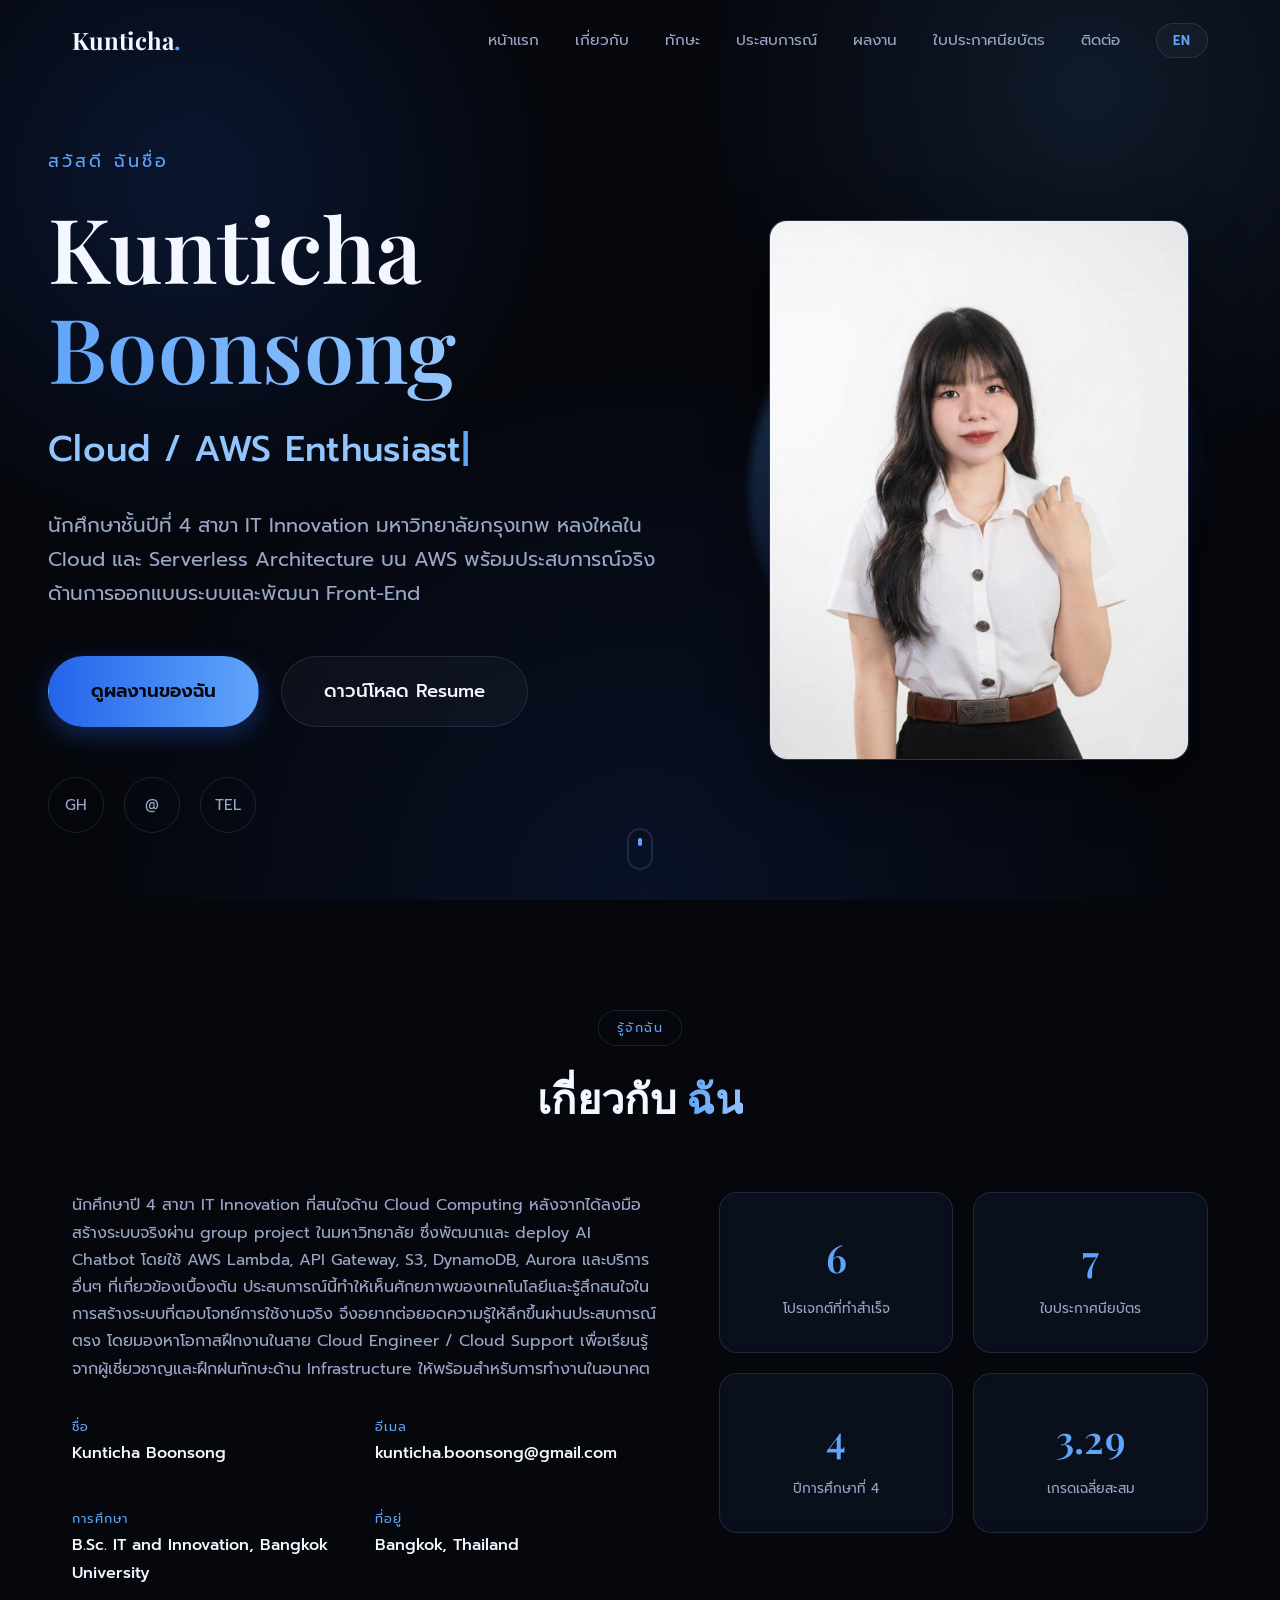
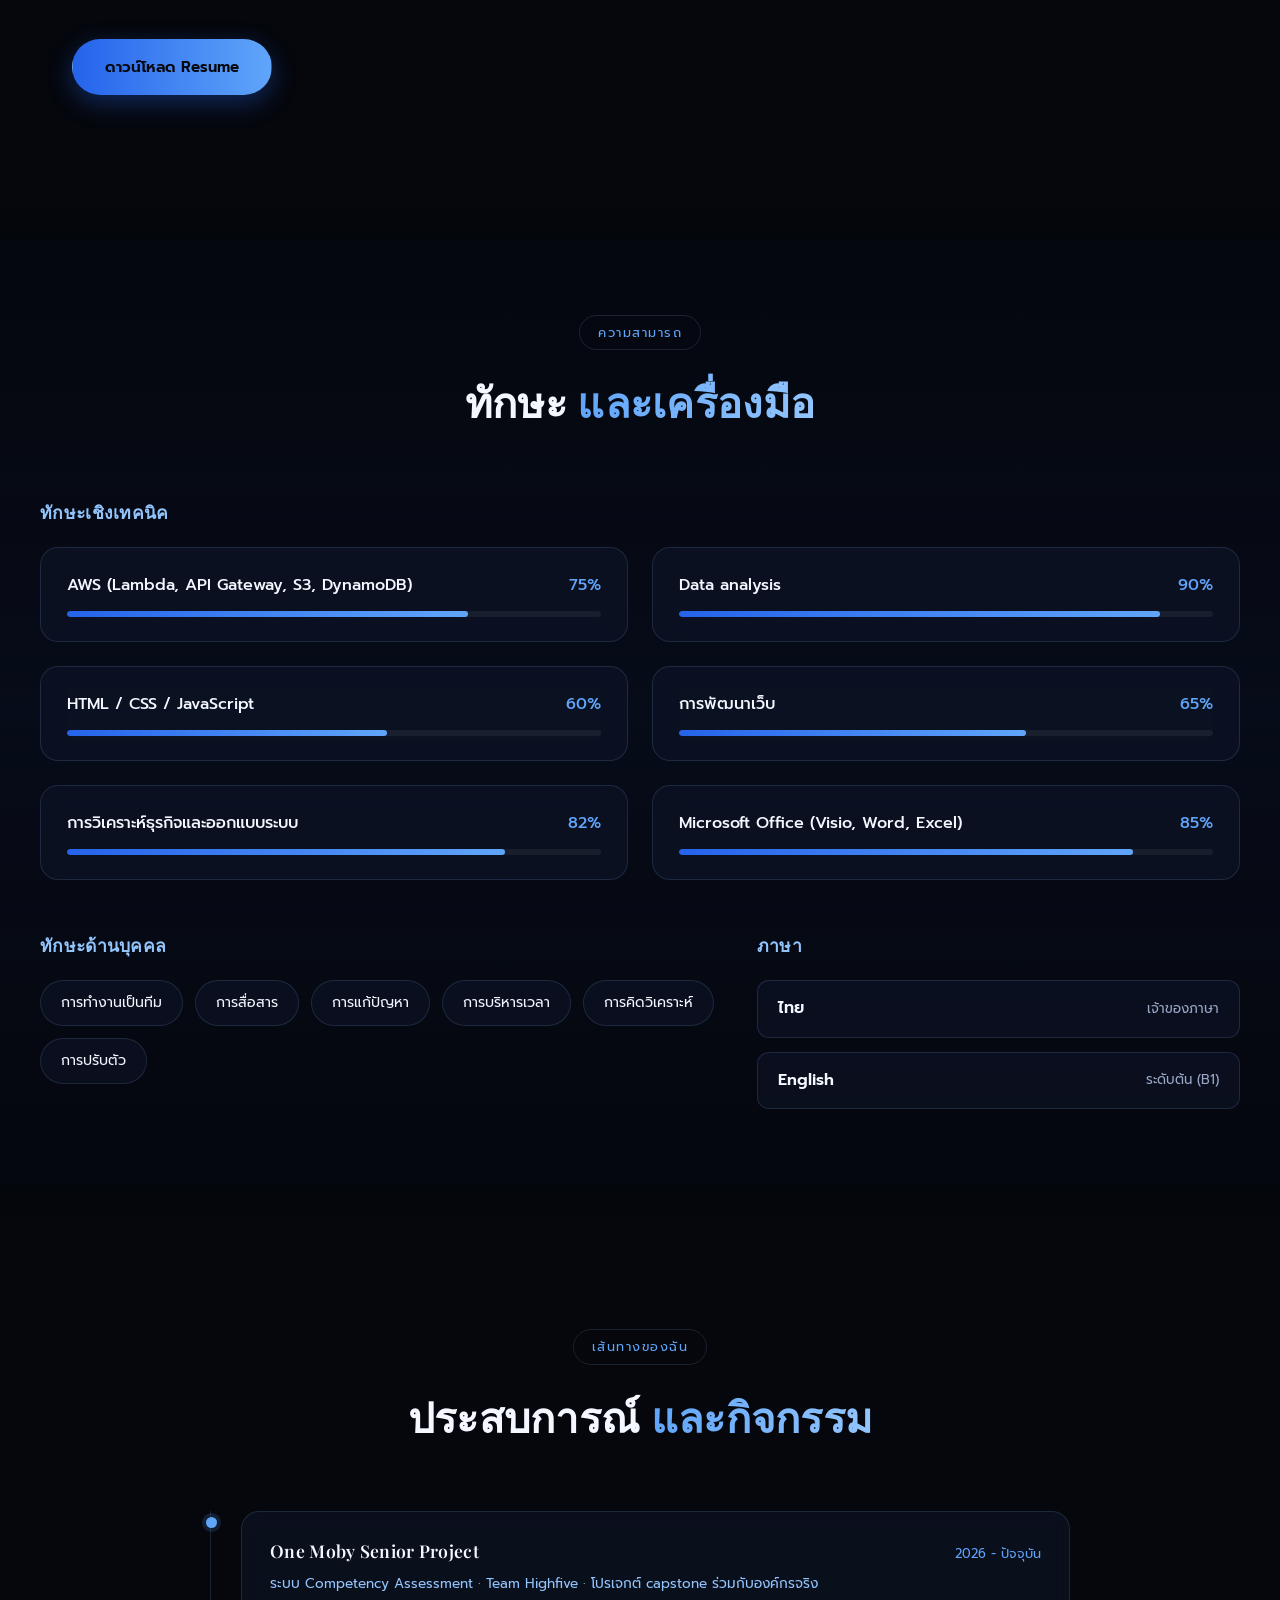
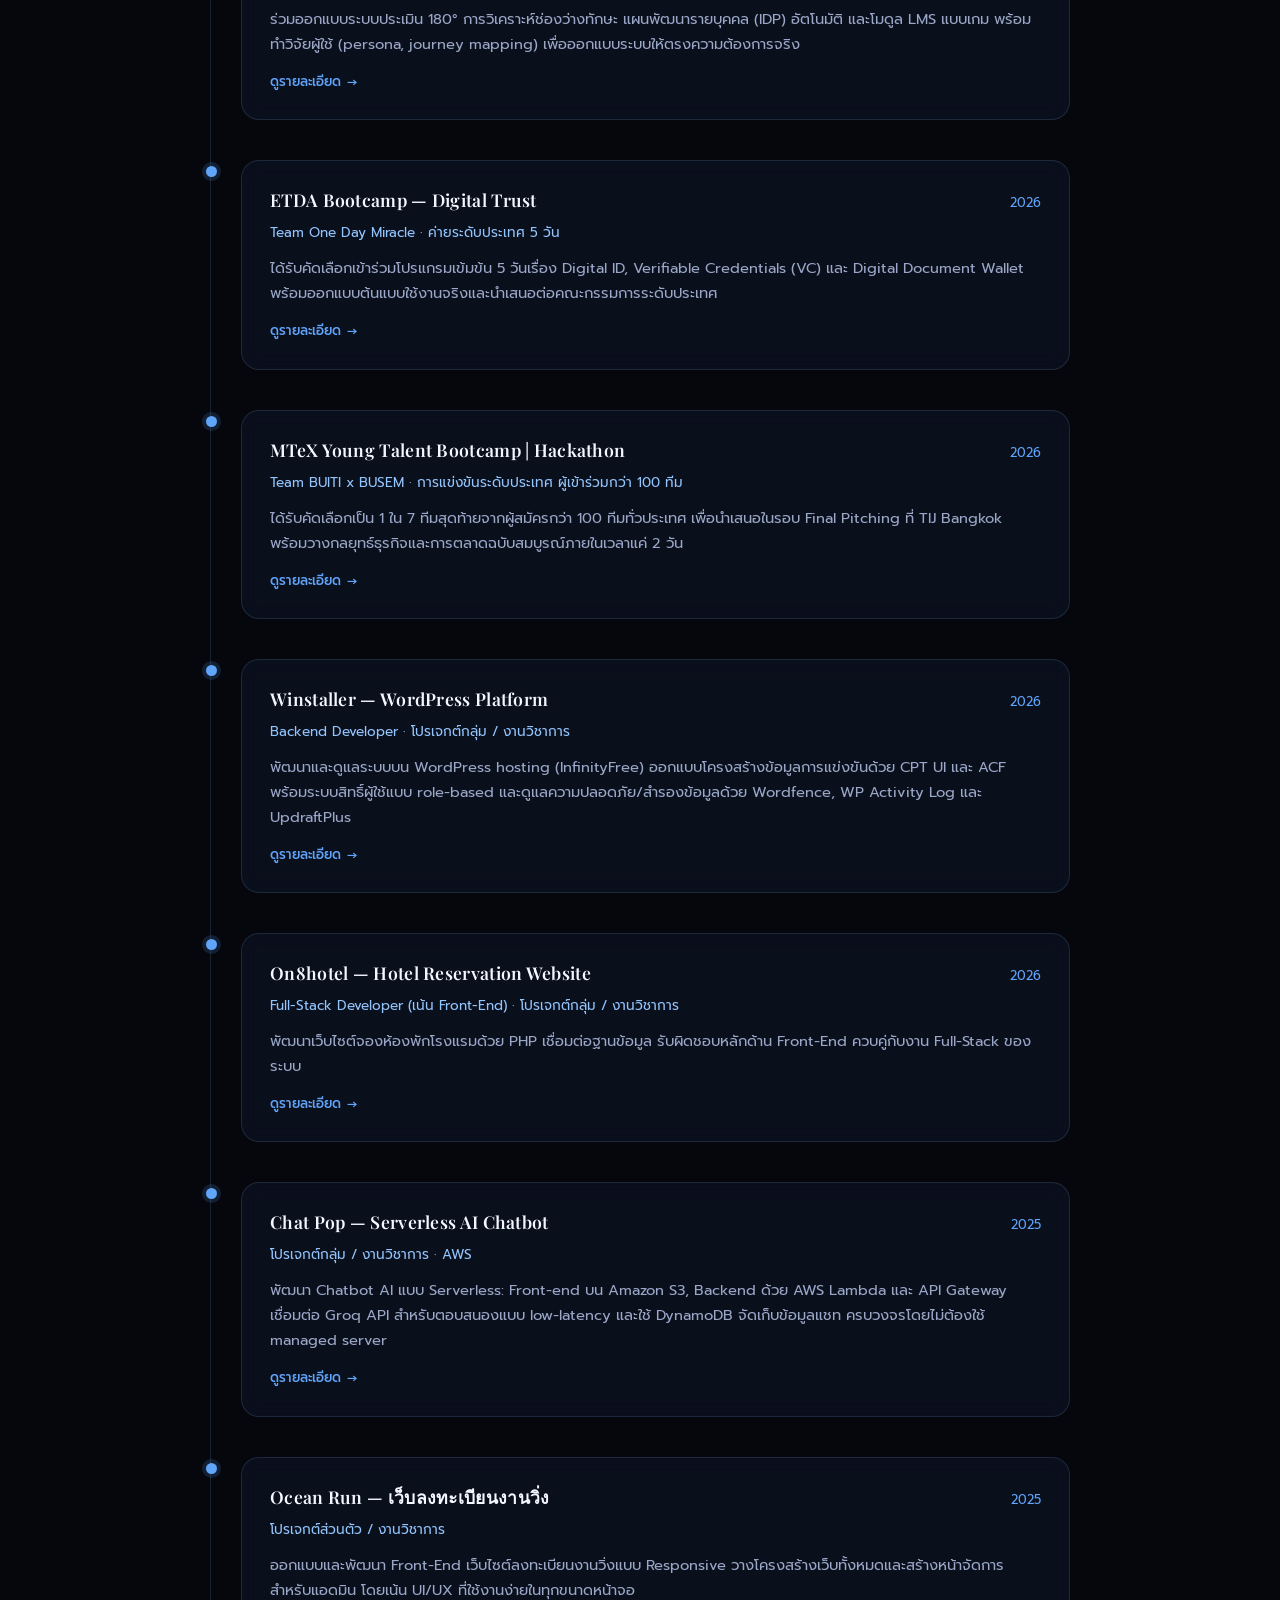
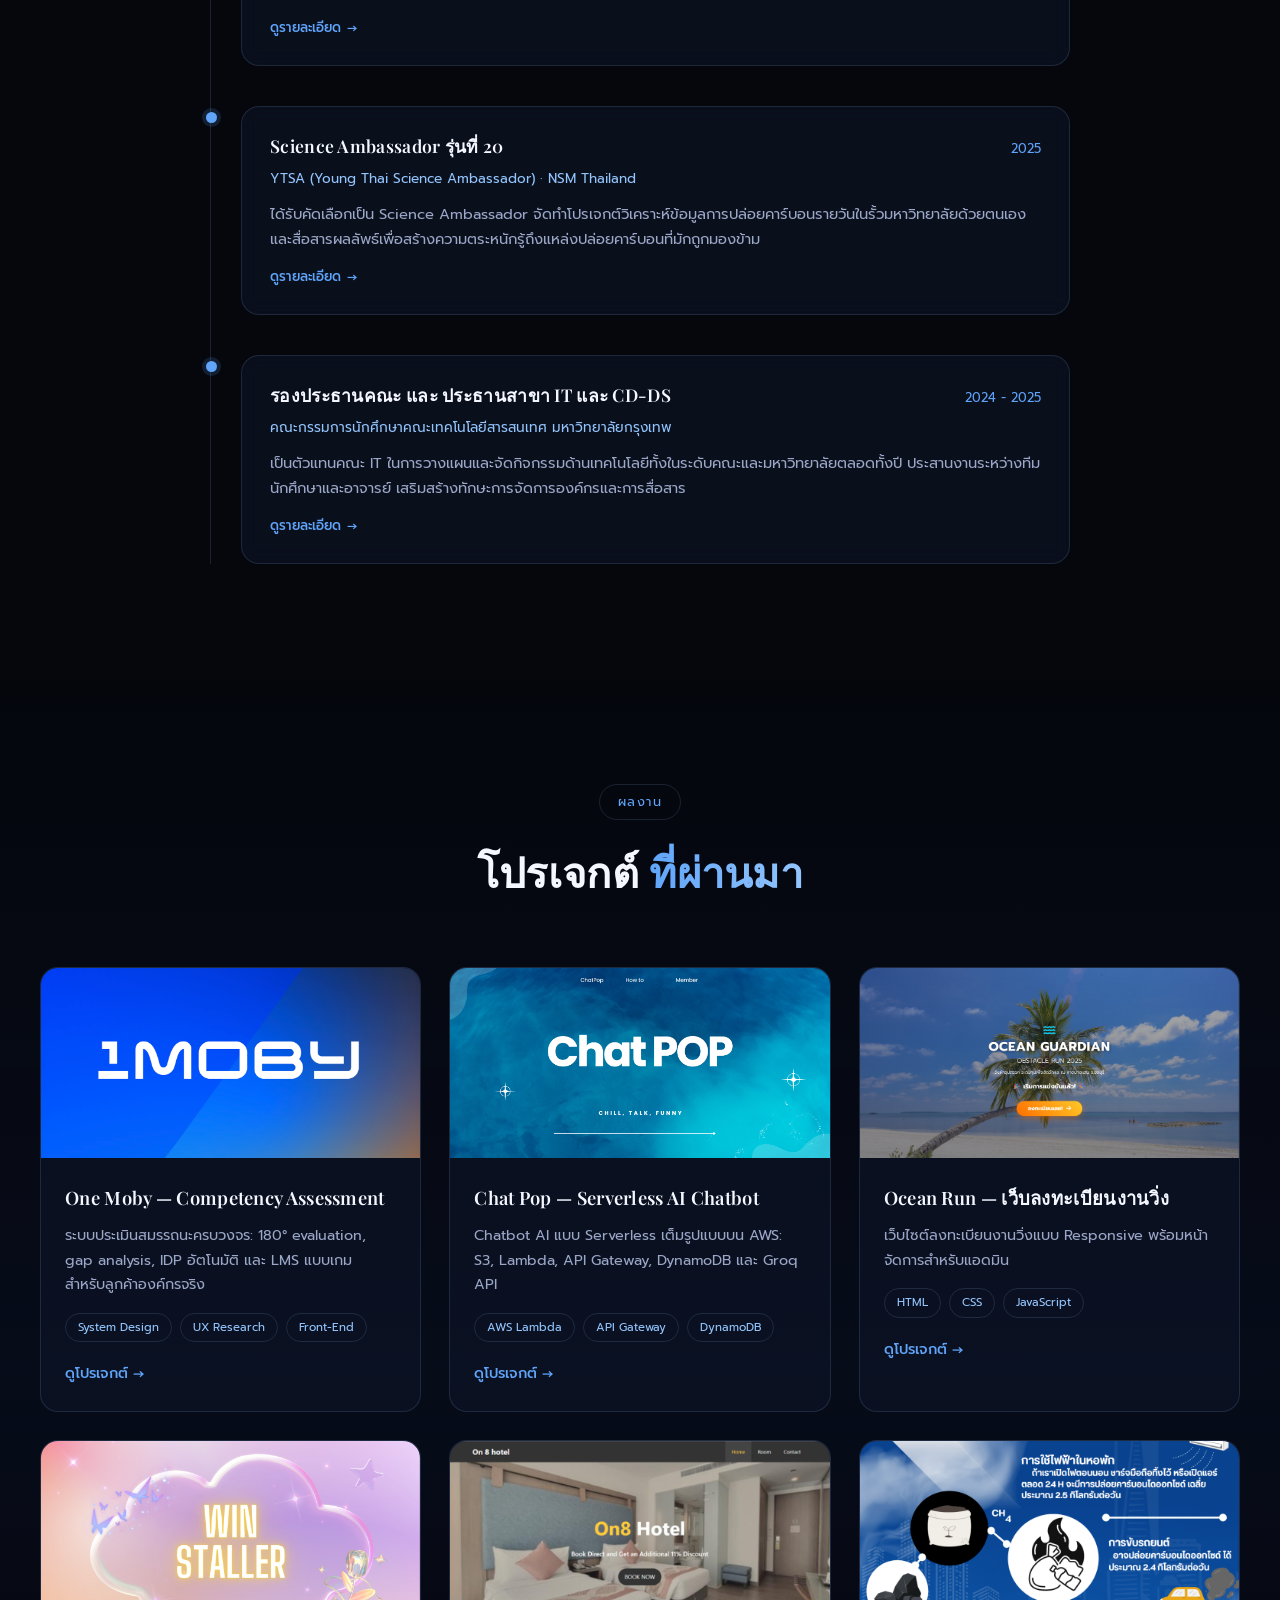
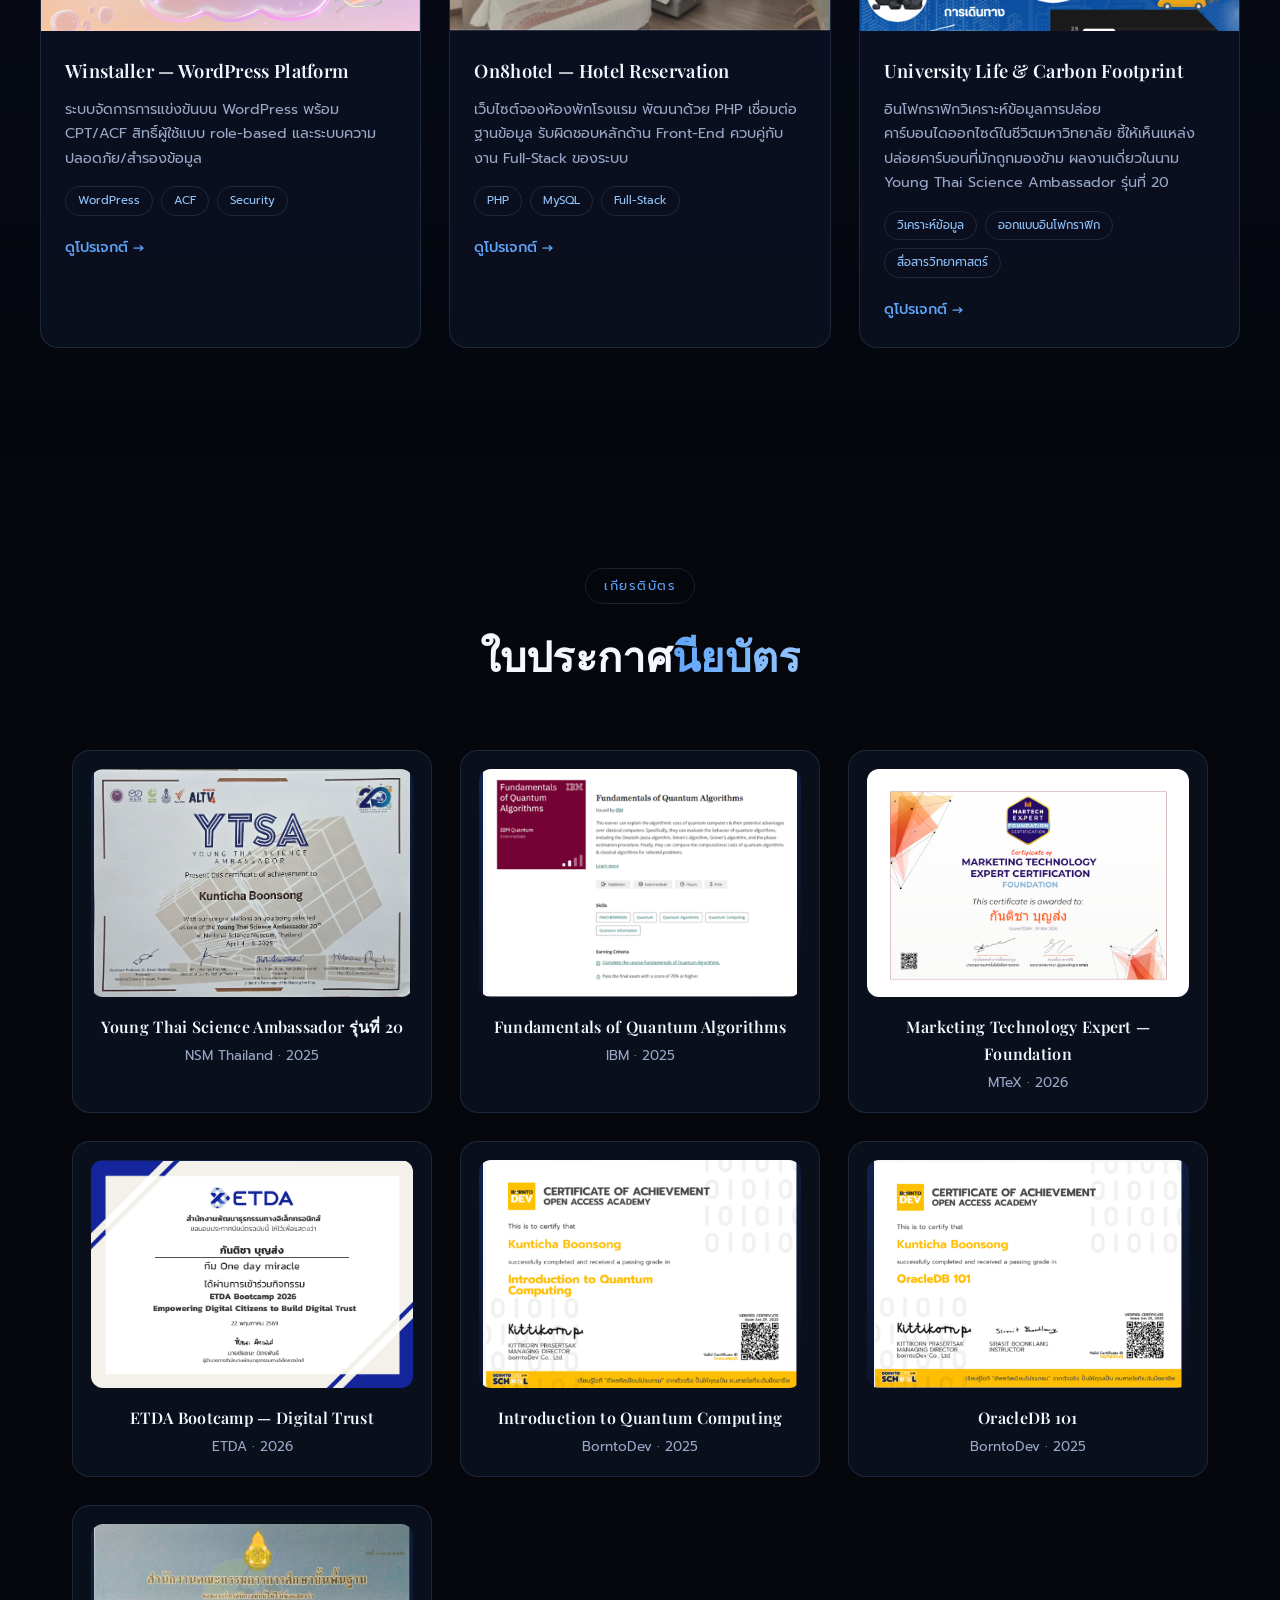
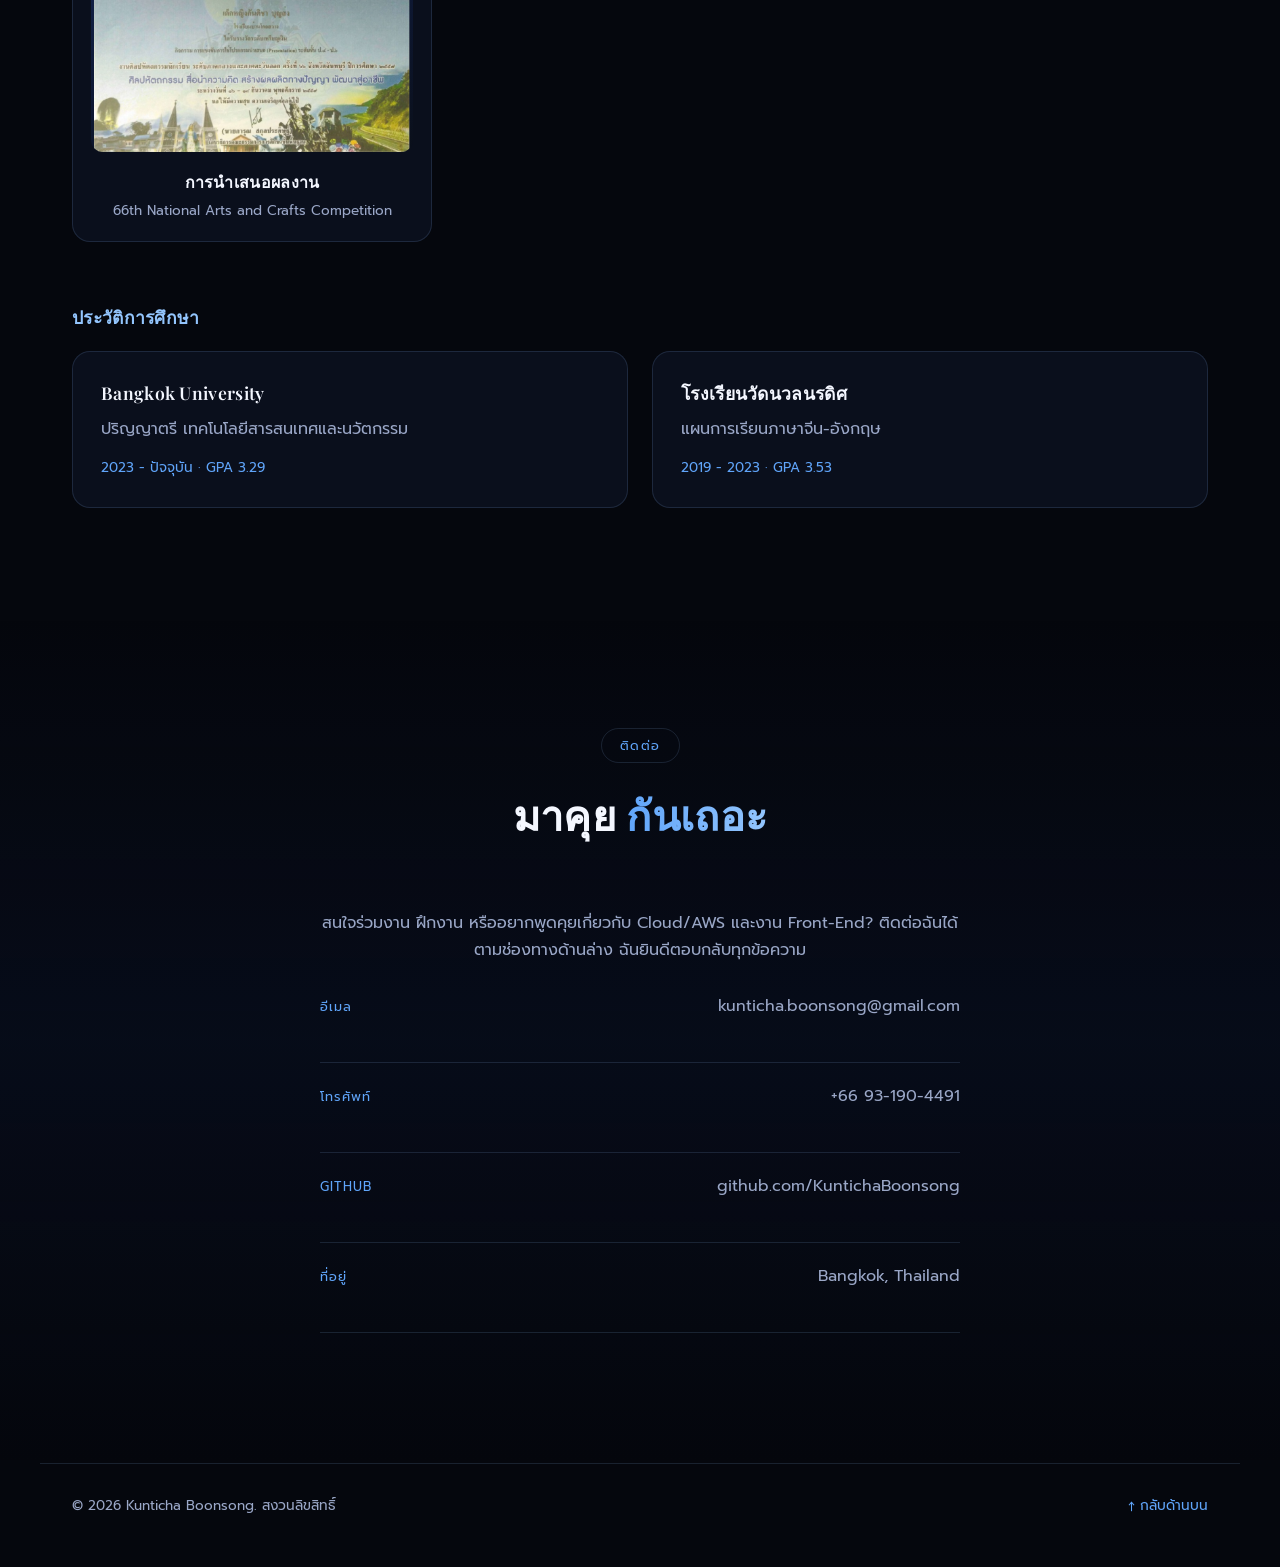
==== index.html @ ca247de9 "Update resume PDF Co-Authored-By: Claude Opus 5.5 <noreply@anthropic.com>" ====
<!DOCTYPE html>
<html lang="th">
<head>
<meta charset="UTF-8">
<meta name="viewport" content="width=device-width, initial-scale=1.0">
<title>Kunticha Boonsong | Portfolio</title>
<link rel="preconnect" href="https://fonts.googleapis.com">
<link rel="preconnect" href="https://fonts.gstatic.com" crossorigin>
<link href="https://fonts.googleapis.com/css2?family=Playfair+Display:wght@500;600;700&family=Prompt:wght@300;400;500;600;700&display=swap" rel="stylesheet">
<link rel="stylesheet" href="css/style.css?v=7">
</head>
<body data-lang="th">

<div class="bg-glow"></div>
<div id="progress-bar"></div>

<header class="navbar" id="navbar">
  <div class="nav-inner">
    <a href="#home" class="logo">Kunticha<span class="dot">.</span></a>
    <nav class="nav-links" id="navLinks">
      <a href="#home" data-th="หน้าแรก" data-en="Home">หน้าแรก</a>
      <a href="#about" data-th="เกี่ยวกับ" data-en="About">เกี่ยวกับ</a>
      <a href="#skills" data-th="ทักษะ" data-en="Skills">ทักษะ</a>
      <a href="#experience" data-th="ประสบการณ์" data-en="Experience">ประสบการณ์</a>
      <a href="#projects" data-th="ผลงาน" data-en="Projects">ผลงาน</a>
      <a href="#certificates" data-th="ใบประกาศนียบัตร" data-en="Certificates">ใบประกาศนียบัตร</a>
      <a href="#contact" data-th="ติดต่อ" data-en="Contact">ติดต่อ</a>
      <button class="lang-toggle" id="langToggle">EN</button>
    </nav>
    <button class="burger" id="burger" aria-label="menu">
      <span></span><span></span><span></span>
    </button>
  </div>
</header>

<section id="home" class="hero">
  <div class="hero-content reveal">
    <p class="hero-eyebrow" data-th="สวัสดี ฉันชื่อ" data-en="Hello, I'm">สวัสดี ฉันชื่อ</p>
    <h1 class="hero-title">Kunticha <span class="text-gradient">Boonsong</span></h1>
    <h2 class="hero-role">
      <span id="typed"></span><span class="cursor">|</span>
    </h2>
    <p class="hero-desc"
       data-th="นักศึกษาชั้นปีที่ 4 สาขา IT Innovation มหาวิทยาลัยกรุงเทพ หลงใหลใน Cloud และ Serverless Architecture บน AWS พร้อมประสบการณ์จริงด้านการออกแบบระบบและพัฒนา Front-End"
       data-en="4th-year IT Innovation student at Bangkok University, passionate about cloud and serverless architecture on AWS, with hands-on experience in system design and front-end development.">
      นักศึกษาชั้นปีที่ 4 สาขา IT Innovation มหาวิทยาลัยกรุงเทพ หลงใหลใน Cloud และ Serverless Architecture บน AWS พร้อมประสบการณ์จริงด้านการออกแบบระบบและพัฒนา Front-End
    </p>
    <div class="hero-actions">
      <a href="#projects" class="btn btn-primary" data-th="ดูผลงานของฉัน" data-en="View My Work">ดูผลงานของฉัน</a>
      <a href="assets/EN_RESUME_Kunticha_boonsong.pdf?v=2" class="btn btn-ghost" download data-th="ดาวน์โหลด Resume" data-en="Download Resume">ดาวน์โหลด Resume</a>
    </div>
    <div class="hero-socials">
      <a href="https://github.com/KuntichaBoonsong" target="_blank" rel="noopener" aria-label="Github">GH</a>
      <a href="mailto:kunticha.boonsong@gmail.com" aria-label="Email">@</a>
      <a href="tel:+66931904491" aria-label="Phone">TEL</a>
    </div>
  </div>
  <div class="hero-visual reveal">
    <div class="orb"></div>
    <div class="hero-photo-frame">
      <img src="pic/profile/profile.jpg" alt="Kunticha Boonsong" onerror="this.parentElement.classList.add('no-photo')">
    </div>
  </div>
  <a href="#about" class="scroll-down" aria-label="scroll down"><span></span></a>
</section>

<section id="about" class="section">
  <div class="section-head reveal">
    <span class="tag" data-th="รู้จักฉัน" data-en="Get To Know Me">รู้จักฉัน</span>
    <h2><span data-th="เกี่ยวกับ" data-en="About">เกี่ยวกับ</span> <span class="text-gradient" data-th="ฉัน" data-en="Me">ฉัน</span></h2>
  </div>
  <div class="about-grid">
    <div class="about-text reveal">
      <p class="lang-th">
        นักศึกษาปี 4 สาขา IT Innovation ที่สนใจด้าน Cloud Computing หลังจากได้ลงมือสร้างระบบจริงผ่าน group project
        ในมหาวิทยาลัย ซึ่งพัฒนาและ deploy AI Chatbot โดยใช้ AWS Lambda, API Gateway, S3, DynamoDB, Aurora
        และบริการอื่นๆ ที่เกี่ยวข้องเบื้องต้น ประสบการณ์นี้ทำให้เห็นศักยภาพของเทคโนโลยีและรู้สึกสนใจในการสร้างระบบที่ตอบโจทย์การใช้งานจริง
        จึงอยากต่อยอดความรู้ให้ลึกขึ้นผ่านประสบการณ์ตรง โดยมองหาโอกาสฝึกงานในสาย Cloud Engineer / Cloud Support
        เพื่อเรียนรู้จากผู้เชี่ยวชาญและฝึกฝนทักษะด้าน Infrastructure ให้พร้อมสำหรับการทำงานในอนาคต
      </p>
      <p class="lang-en">
        A 4th-year IT Innovation student interested in cloud computing after building a real system through a
        university group project developing and deploying an AI chatbot using AWS Lambda, API Gateway, S3, DynamoDB,
        and other related foundational services. That experience revealed the potential of the technology and sparked
        a genuine interest in building systems that solve real-world problems. Eager to deepen this knowledge through
        hands-on experience, he's now seeking a Cloud Engineer / Cloud Support internship to learn from experienced
        professionals and build the infrastructure skills needed for a future in cloud engineering.
      </p>
      <div class="about-info">
        <div><span data-th="ชื่อ" data-en="Name">ชื่อ</span><p>Kunticha Boonsong</p></div>
        <div><span data-th="อีเมล" data-en="Email">อีเมล</span><p>kunticha.boonsong@gmail.com</p></div>
        <div><span data-th="การศึกษา" data-en="Education">การศึกษา</span><p>B.Sc. IT and Innovation, Bangkok University</p></div>
        <div><span data-th="ที่อยู่" data-en="Location">ที่อยู่</span><p>Bangkok, Thailand</p></div>
      </div>
      <a href="assets/EN_RESUME_Kunticha_boonsong.pdf?v=2" class="btn btn-primary" download data-th="ดาวน์โหลด Resume" data-en="Download Resume">ดาวน์โหลด Resume</a>
    </div>
    <div class="about-stats reveal">
      <div class="stat-card">
        <h3 data-count="6">0</h3>
        <p data-th="โปรเจกต์ที่ทำสำเร็จ" data-en="Projects Completed">โปรเจกต์ที่ทำสำเร็จ</p>
      </div>
      <div class="stat-card">
        <h3 data-count="7">0</h3>
        <p data-th="ใบประกาศนียบัตร" data-en="Certifications">ใบประกาศนียบัตร</p>
      </div>
      <div class="stat-card">
        <h3 data-count="4">0</h3>
        <p data-th="ปีการศึกษาที่ 4" data-en="Years of Study">ปีการศึกษาที่ 4</p>
      </div>
      <div class="stat-card">
        <h3 data-count="3.29">0</h3>
        <p data-th="เกรดเฉลี่ยสะสม" data-en="Cumulative GPA">เกรดเฉลี่ยสะสม</p>
      </div>
    </div>
  </div>
</section>

<section id="skills" class="section section-alt">
  <div class="section-head reveal">
    <span class="tag" data-th="ความสามารถ" data-en="Capabilities">ความสามารถ</span>
    <h2><span data-th="ทักษะ" data-en="Skills">ทักษะ</span> <span class="text-gradient" data-th="และเครื่องมือ" data-en="&amp; Tools">และเครื่องมือ</span></h2>
  </div>

  <h3 class="skills-subhead" data-th="ทักษะเชิงเทคนิค" data-en="Technical Skills">ทักษะเชิงเทคนิค</h3>
  <div class="skills-grid reveal">
    <div class="skill-card">
      <div class="skill-top"><span>AWS (Lambda, API Gateway, S3, DynamoDB)</span><span>75%</span></div>
      <div class="bar"><i style="--w:75%"></i></div>
    </div>
    <div class="skill-card">
      <div class="skill-top"><span data-th="Data analysis " data-en="Data Analysis">วิเคราะห์ข้อมูล</span><span>90%</span></div>
      <div class="bar"><i style="--w:90%"></i></div>
    </div>
    <div class="skill-card">
      <div class="skill-top"><span>HTML / CSS / JavaScript</span><span>60%</span></div>
      <div class="bar"><i style="--w:60%"></i></div>
    </div>
    <div class="skill-card">
      <div class="skill-top"><span data-th="การพัฒนาเว็บ" data-en="Web Development">การพัฒนาเว็บ</span><span>65%</span></div>
      <div class="bar"><i style="--w:65%"></i></div>
    </div>
    <div class="skill-card">
      <div class="skill-top"><span data-th="การวิเคราะห์ธุรกิจและออกแบบระบบ" data-en="Business Analysis &amp; System Design">การวิเคราะห์ธุรกิจและออกแบบระบบ</span><span>82%</span></div>
      <div class="bar"><i style="--w:82%"></i></div>
    </div>
    <div class="skill-card">
      <div class="skill-top"><span>Microsoft Office (Visio, Word, Excel)</span><span>85%</span></div>
      <div class="bar"><i style="--w:85%"></i></div>
    </div>
  </div>

  <div class="skills-secondary">
    <div class="soft-skills">
      <h3 class="skills-subhead" data-th="ทักษะด้านบุคคล" data-en="Soft Skills">ทักษะด้านบุคคล</h3>
      <div class="pill-group">
        <span class="pill" data-th="การทำงานเป็นทีม" data-en="Teamwork &amp; Collaboration">การทำงานเป็นทีม</span>
        <span class="pill" data-th="การสื่อสาร" data-en="Communication">การสื่อสาร</span>
        <span class="pill" data-th="การแก้ปัญหา" data-en="Problem-Solving">การแก้ปัญหา</span>
        <span class="pill" data-th="การบริหารเวลา" data-en="Time Management">การบริหารเวลา</span>
        <span class="pill" data-th="การคิดวิเคราะห์" data-en="Critical Thinking">การคิดวิเคราะห์</span>
        <span class="pill" data-th="การปรับตัว" data-en="Adaptability">การปรับตัว</span>
      </div>
    </div>
    <div class="languages">
      <h3 class="skills-subhead" data-th="ภาษา" data-en="Languages">ภาษา</h3>
      <div class="lang-list">
        <div class="lang-item"><span>ไทย</span><small data-th="เจ้าของภาษา" data-en="Native">เจ้าของภาษา</small></div>
        <div class="lang-item"><span>English</span><small data-th="ระดับต้น (B1)" data-en="Elementary (B1)">ระดับต้น (B1)</small></div>
      </div>
    </div>
  </div>
</section>

<section id="experience" class="section">
  <div class="section-head reveal">
    <span class="tag" data-th="เส้นทางของฉัน" data-en="My Journey">เส้นทางของฉัน</span>
    <h2><span data-th="ประสบการณ์" data-en="Experience">ประสบการณ์</span> <span class="text-gradient" data-th="และกิจกรรม" data-en="&amp; Activities">และกิจกรรม</span></h2>
  </div>
  <div class="timeline reveal">

    <div class="timeline-item">
      <div class="timeline-dot"></div>
      <a href="projects/one-moby.html" class="timeline-card">
        <div class="timeline-top">
          <h3>One Moby Senior Project</h3>
          <span class="timeline-date">2026 - <span data-th="ปัจจุบัน" data-en="Present">ปัจจุบัน</span></span>
        </div>
        <p class="timeline-role" data-th="ระบบ Competency Assessment · Team Highfive · โปรเจกต์ capstone ร่วมกับองค์กรจริง" data-en="Competency Assessment System · Team Highfive · University capstone with a real corporate client">ระบบ Competency Assessment · Team Highfive · โปรเจกต์ capstone ร่วมกับองค์กรจริง</p>
        <p class="lang-th">ร่วมออกแบบระบบประเมิน 180° การวิเคราะห์ช่องว่างทักษะ แผนพัฒนารายบุคคล (IDP) อัตโนมัติ และโมดูล LMS แบบเกม พร้อมทำวิจัยผู้ใช้ (persona, journey mapping) เพื่อออกแบบระบบให้ตรงความต้องการจริง</p>
        <p class="lang-en">Partnered directly with 1Moby to design an end-to-end Competency Assessment system: 180° evaluation, gap analysis, auto-generated Individual Development Plans (IDP), and a gamified LMS module. Conducted UX research (personas, journey mapping) to ground the design in real user needs.</p>
        <span class="timeline-more"><span data-th="ดูรายละเอียด" data-en="View Details">ดูรายละเอียด</span> →</span>
      </a>
    </div>

    <div class="timeline-item">
      <div class="timeline-dot"></div>
      <a href="experience/etda-bootcamp.html" class="timeline-card">
        <div class="timeline-top">
          <h3>ETDA Bootcamp — Digital Trust</h3>
          <span class="timeline-date">2026</span>
        </div>
        <p class="timeline-role" data-th="Team One Day Miracle · ค่ายระดับประเทศ 5 วัน" data-en="Team One Day Miracle · 5-day national bootcamp">Team One Day Miracle · ค่ายระดับประเทศ 5 วัน</p>
        <p class="lang-th">ได้รับคัดเลือกเข้าร่วมโปรแกรมเข้มข้น 5 วันเรื่อง Digital ID, Verifiable Credentials (VC) และ Digital Document Wallet พร้อมออกแบบต้นแบบใช้งานจริงและนำเสนอต่อคณะกรรมการระดับประเทศ</p>
        <p class="lang-en">Selected for an intensive 5-day program on Digital ID, Verifiable Credentials (VC), and Digital Document Wallets. Designed a working use-case prototype, presented to a national panel of judges.</p>
        <span class="timeline-more"><span data-th="ดูรายละเอียด" data-en="View Details">ดูรายละเอียด</span> →</span>
      </a>
    </div>

    <div class="timeline-item">
      <div class="timeline-dot"></div>
      <a href="experience/mtex-hackathon.html" class="timeline-card">
        <div class="timeline-top">
          <h3>MTeX Young Talent Bootcamp | Hackathon</h3>
          <span class="timeline-date">2026</span>
        </div>
        <p class="timeline-role" data-th="Team BUITI x BUSEM · การแข่งขันระดับประเทศ ผู้เข้าร่วมกว่า 100 ทีม" data-en="Team BUITI x BUSEM · National competition, 100+ teams">Team BUITI x BUSEM · การแข่งขันระดับประเทศ ผู้เข้าร่วมกว่า 100 ทีม</p>
        <p class="lang-th">ได้รับคัดเลือกเป็น 1 ใน 7 ทีมสุดท้ายจากผู้สมัครกว่า 100 ทีมทั่วประเทศ เพื่อนำเสนอในรอบ Final Pitching ที่ TIJ Bangkok พร้อมวางกลยุทธ์ธุรกิจและการตลาดฉบับสมบูรณ์ภายในเวลาแค่ 2 วัน</p>
        <p class="lang-en">Selected as one of 7 finalist teams nationwide (from 100+ applicants) to pitch at the Final Pitching round, TIJ Bangkok. Delivered a complete business and marketing strategy pitch within a 2-day hackathon timeframe.</p>
        <span class="timeline-more"><span data-th="ดูรายละเอียด" data-en="View Details">ดูรายละเอียด</span> →</span>
      </a>
    </div>

    <div class="timeline-item">
      <div class="timeline-dot"></div>
      <a href="projects/winstaller.html" class="timeline-card">
        <div class="timeline-top">
          <h3>Winstaller — WordPress Platform</h3>
          <span class="timeline-date">2026</span>
        </div>
        <p class="timeline-role" data-th="Backend Developer · โปรเจกต์กลุ่ม / งานวิชาการ" data-en="Backend Developer · Group / Academic Project">Backend Developer · โปรเจกต์กลุ่ม / งานวิชาการ</p>
        <p class="lang-th">พัฒนาและดูแลระบบบน WordPress hosting (InfinityFree) ออกแบบโครงสร้างข้อมูลการแข่งขันด้วย CPT UI และ ACF พร้อมระบบสิทธิ์ผู้ใช้แบบ role-based และดูแลความปลอดภัย/สำรองข้อมูลด้วย Wordfence, WP Activity Log และ UpdraftPlus</p>
        <p class="lang-en">Developed and maintained the system on WordPress hosting (InfinityFree); designed the competition data structure using CPT UI and ACF, plus a role-based access system. Maintained security and backups using Wordfence, WP Activity Log, and UpdraftPlus.</p>
        <span class="timeline-more"><span data-th="ดูรายละเอียด" data-en="View Details">ดูรายละเอียด</span> →</span>
      </a>
    </div>

    <div class="timeline-item">
      <div class="timeline-dot"></div>
      <a href="projects/on8hotel.html" class="timeline-card">
        <div class="timeline-top">
          <h3>On8hotel — Hotel Reservation Website</h3>
          <span class="timeline-date">2026</span>
        </div>
        <p class="timeline-role" data-th="Full-Stack Developer (เน้น Front-End) · โปรเจกต์กลุ่ม / งานวิชาการ" data-en="Full-Stack Developer (Front-End focused) · Group / Academic Project">Full-Stack Developer (เน้น Front-End) · โปรเจกต์กลุ่ม / งานวิชาการ</p>
        <p class="lang-th">พัฒนาเว็บไซต์จองห้องพักโรงแรมด้วย PHP เชื่อมต่อฐานข้อมูล รับผิดชอบหลักด้าน Front-End ควบคู่กับงาน Full-Stack ของระบบ</p>
        <p class="lang-en">Built a hotel reservation website using PHP connected to a database, primarily responsible for the front-end while contributing across the full stack.</p>
        <span class="timeline-more"><span data-th="ดูรายละเอียด" data-en="View Details">ดูรายละเอียด</span> →</span>
      </a>
    </div>

    <div class="timeline-item">
      <div class="timeline-dot"></div>
      <a href="projects/chat-pop.html" class="timeline-card">
        <div class="timeline-top">
          <h3>Chat Pop — Serverless AI Chatbot</h3>
          <span class="timeline-date">2025</span>
        </div>
        <p class="timeline-role" data-th="โปรเจกต์กลุ่ม / งานวิชาการ · AWS" data-en="Group / Academic Project · AWS">โปรเจกต์กลุ่ม / งานวิชาการ · AWS</p>
        <p class="lang-th">พัฒนา Chatbot AI แบบ Serverless: Front-end บน Amazon S3, Backend ด้วย AWS Lambda และ API Gateway เชื่อมต่อ Groq API สำหรับตอบสนองแบบ low-latency และใช้ DynamoDB จัดเก็บข้อมูลแชท ครบวงจรโดยไม่ต้องใช้ managed server</p>
        <p class="lang-en">Built a serverless AI chatbot: front-end hosted on Amazon S3, backend powered by AWS Lambda and API Gateway. Integrated the Groq API for low-latency responses and DynamoDB for scalable chat-session storage — full deployment path without a managed server.</p>
        <span class="timeline-more"><span data-th="ดูรายละเอียด" data-en="View Details">ดูรายละเอียด</span> →</span>
      </a>
    </div>

    <div class="timeline-item">
      <div class="timeline-dot"></div>
      <a href="projects/ocean-run.html" class="timeline-card">
        <div class="timeline-top">
          <h3 data-th="Ocean Run — เว็บลงทะเบียนงานวิ่ง" data-en="Ocean Run — Event Registration Website">Ocean Run — เว็บลงทะเบียนงานวิ่ง</h3>
          <span class="timeline-date">2025</span>
        </div>
        <p class="timeline-role" data-th="โปรเจกต์ส่วนตัว / งานวิชาการ" data-en="Personal / Academic Project">โปรเจกต์ส่วนตัว / งานวิชาการ</p>
        <p class="lang-th">ออกแบบและพัฒนา Front-End เว็บไซต์ลงทะเบียนงานวิ่งแบบ Responsive วางโครงสร้างเว็บทั้งหมดและสร้างหน้าจัดการสำหรับแอดมิน โดยเน้น UI/UX ที่ใช้งานง่ายในทุกขนาดหน้าจอ</p>
        <p class="lang-en">Designed and developed a responsive event-registration website front-end using HTML, CSS, and JavaScript. Planned the full site layout and built the admin management page, prioritizing clean, user-friendly UI/UX.</p>
        <span class="timeline-more"><span data-th="ดูรายละเอียด" data-en="View Details">ดูรายละเอียด</span> →</span>
      </a>
    </div>

    <div class="timeline-item">
      <div class="timeline-dot"></div>
      <a href="experience/science-ambassador.html" class="timeline-card">
        <div class="timeline-top">
          <h3 data-th="Science Ambassador รุ่นที่ 20" data-en="Science Ambassador, 20th Cohort">Science Ambassador รุ่นที่ 20</h3>
          <span class="timeline-date">2025</span>
        </div>
        <p class="timeline-role">YTSA (Young Thai Science Ambassador) · NSM Thailand</p>
        <p class="lang-th">ได้รับคัดเลือกเป็น Science Ambassador จัดทำโปรเจกต์วิเคราะห์ข้อมูลการปล่อยคาร์บอนรายวันในรั้วมหาวิทยาลัยด้วยตนเอง และสื่อสารผลลัพธ์เพื่อสร้างความตระหนักรู้ถึงแหล่งปล่อยคาร์บอนที่มักถูกมองข้าม</p>
        <p class="lang-en">Selected as a Science Ambassador; conducted an independent data-analysis project on daily carbon emissions within university settings. Communicated findings on overlooked emission sources to raise awareness.</p>
        <span class="timeline-more"><span data-th="ดูรายละเอียด" data-en="View Details">ดูรายละเอียด</span> →</span>
      </a>
    </div>

    <div class="timeline-item">
      <div class="timeline-dot"></div>
      <a href="experience/vice-president.html" class="timeline-card">
        <div class="timeline-top">
          <h3 data-th="รองประธานคณะ และ ประธานสาขา IT และ CD-DS" data-en="Faculty Vice President &amp; President, IT and CD-DS Branch">รองประธานคณะ และ ประธานสาขา IT และ CD-DS</h3>
          <span class="timeline-date">2024 - 2025</span>
        </div>
        <p class="timeline-role" data-th="คณะกรรมการนักศึกษาคณะเทคโนโลยีสารสนเทศ มหาวิทยาลัยกรุงเทพ" data-en="Faculty of Information Technology Committee, Bangkok University">คณะกรรมการนักศึกษาคณะเทคโนโลยีสารสนเทศ มหาวิทยาลัยกรุงเทพ</p>
        <p class="lang-th">เป็นตัวแทนคณะ IT ในการวางแผนและจัดกิจกรรมด้านเทคโนโลยีทั้งในระดับคณะและมหาวิทยาลัยตลอดทั้งปี ประสานงานระหว่างทีมนักศึกษาและอาจารย์ เสริมสร้างทักษะการจัดการองค์กรและการสื่อสาร</p>
        <p class="lang-en">Represented the IT faculty in planning and organizing technology-related activities at faculty and university level throughout the year. Coordinated across student teams and faculty staff.</p>
        <span class="timeline-more"><span data-th="ดูรายละเอียด" data-en="View Details">ดูรายละเอียด</span> →</span>
      </a>
    </div>

  </div>
</section>

<section id="projects" class="section section-alt">
  <div class="section-head reveal">
    <span class="tag" data-th="ผลงาน" data-en="Portfolio">ผลงาน</span>
    <h2><span data-th="โปรเจกต์" data-en="Selected">โปรเจกต์</span> <span class="text-gradient" data-th="ที่ผ่านมา" data-en="Projects">ที่ผ่านมา</span></h2>
  </div>
  <div class="projects-grid reveal">
    <article class="project-card">
      <div class="project-img"><img src="pic/projects/onemoby-head.png" alt="1Moby" onerror="this.remove()"></div>
      <div class="project-body">
        <h3>One Moby — Competency Assessment</h3>
        <p class="lang-th">ระบบประเมินสมรรถนะครบวงจร: 180° evaluation, gap analysis, IDP อัตโนมัติ และ LMS แบบเกม สำหรับลูกค้าองค์กรจริง</p>
        <p class="lang-en">End-to-end competency assessment platform: 180° evaluation, gap analysis, auto-generated IDPs, and a gamified LMS module for a real corporate client.</p>
        <div class="project-tags"><span>System Design</span><span>UX Research</span><span>Front-End</span></div>
        <a href="projects/one-moby.html" class="project-link"><span data-th="ดูโปรเจกต์" data-en="View Project">ดูโปรเจกต์</span> →</a>
      </div>
    </article>
    <article class="project-card">
      <div class="project-img"><img src="pic/projects/chatpop-head.png" alt="Chat Pop" onerror="this.remove()"></div>
      <div class="project-body">
        <h3>Chat Pop — Serverless AI Chatbot</h3>
        <p class="lang-th">Chatbot AI แบบ Serverless เต็มรูปแบบบน AWS: S3, Lambda, API Gateway, DynamoDB และ Groq API</p>
        <p class="lang-en">Fully serverless AI chatbot on AWS: front-end on S3, backend on Lambda + API Gateway, DynamoDB storage, and Groq API integration.</p>
        <div class="project-tags"><span>AWS Lambda</span><span>API Gateway</span><span>DynamoDB</span></div>
        <a href="projects/chat-pop.html" class="project-link"><span data-th="ดูโปรเจกต์" data-en="View Project">ดูโปรเจกต์</span> →</a>
      </div>
    </article>
    <article class="project-card">
      <div class="project-img"><img src="pic/projects/oceanrun-head.png" alt="Ocean Guardian — Ocean Run" onerror="this.remove()"></div>
      <div class="project-body">
        <h3 data-th="Ocean Run — เว็บลงทะเบียนงานวิ่ง" data-en="Ocean Run — Event Registration">Ocean Run — เว็บลงทะเบียนงานวิ่ง</h3>
        <p class="lang-th">เว็บไซต์ลงทะเบียนงานวิ่งแบบ Responsive พร้อมหน้าจัดการสำหรับแอดมิน</p>
        <p class="lang-en">Responsive event-registration website with a custom admin management page, built with HTML, CSS, and JavaScript.</p>
        <div class="project-tags"><span>HTML</span><span>CSS</span><span>JavaScript</span></div>
        <a href="projects/ocean-run.html" class="project-link"><span data-th="ดูโปรเจกต์" data-en="View Project">ดูโปรเจกต์</span> →</a>
      </div>
    </article>
    <article class="project-card">
      <div class="project-img"><img src="pic/projects/winstaller-head.png" alt="Winstaller" onerror="this.remove()"></div>
      <div class="project-body">
        <h3>Winstaller — WordPress Platform</h3>
        <p class="lang-th">ระบบจัดการการแข่งขันบน WordPress พร้อม CPT/ACF สิทธิ์ผู้ใช้แบบ role-based และระบบความปลอดภัย/สำรองข้อมูล</p>
        <p class="lang-en">WordPress-based competition platform with custom CPT/ACF data structures, role-based access, and hardened security/backups.</p>
        <div class="project-tags"><span>WordPress</span><span>ACF</span><span>Security</span></div>
        <a href="projects/winstaller.html" class="project-link"><span data-th="ดูโปรเจกต์" data-en="View Project">ดูโปรเจกต์</span> →</a>
      </div>
    </article>
    <article class="project-card">
      <div class="project-img"><img src="pic/projects/On8.png" alt="On8hotel screenshot" onerror="this.remove()"></div>
      <div class="project-body">
        <h3>On8hotel — Hotel Reservation</h3>
        <p class="lang-th">เว็บไซต์จองห้องพักโรงแรม พัฒนาด้วย PHP เชื่อมต่อฐานข้อมูล รับผิดชอบหลักด้าน Front-End ควบคู่กับงาน Full-Stack ของระบบ</p>
        <p class="lang-en">A hotel reservation website built with PHP connected to a database — primarily responsible for the front-end while contributing across the full stack.</p>
        <div class="project-tags"><span>PHP</span><span>MySQL</span><span>Full-Stack</span></div>
        <a href="projects/on8hotel.html" class="project-link"><span data-th="ดูโปรเจกต์" data-en="View Project">ดูโปรเจกต์</span> →</a>
      </div>
    </article>
    <article class="project-card">
      <div class="project-img"><img src="pic/projects/carbon-footprint-infographic.png" alt="University Life & Carbon Footprint infographic" onerror="this.remove()"></div>
      <div class="project-body">
        <h3 data-th="University Life &amp; Carbon Footprint" data-en="University Life &amp; Carbon Footprint">University Life &amp; Carbon Footprint</h3>
        <p class="lang-th">อินโฟกราฟิกวิเคราะห์ข้อมูลการปล่อยคาร์บอนไดออกไซด์ในชีวิตมหาวิทยาลัย ชี้ให้เห็นแหล่งปล่อยคาร์บอนที่มักถูกมองข้าม ผลงานเดี่ยวในนาม Young Thai Science Ambassador รุ่นที่ 20</p>
        <p class="lang-en">A data-driven infographic on carbon dioxide emissions in university life, highlighting overlooked everyday emission sources — an individual project as Young Thai Science Ambassador, 20th Cohort.</p>
        <div class="project-tags"><span data-th="วิเคราะห์ข้อมูล" data-en="Data Analysis">วิเคราะห์ข้อมูล</span><span data-th="ออกแบบอินโฟกราฟิก" data-en="Infographic Design">ออกแบบอินโฟกราฟิก</span><span data-th="สื่อสารวิทยาศาสตร์" data-en="Science Communication">สื่อสารวิทยาศาสตร์</span></div>
        <a href="projects/carbon-footprint.html" class="project-link"><span data-th="ดูโปรเจกต์" data-en="View Project">ดูโปรเจกต์</span> →</a>
      </div>
    </article>
  </div>
</section>

<section id="certificates" class="section">
  <div class="section-head reveal">
    <span class="tag" data-th="เกียรติบัตร" data-en="Recognition">เกียรติบัตร</span>
    <h2><span data-th="ใบประกาศ" data-en="Certifications">ใบประกาศ</span><span class="text-gradient" data-th="นียบัตร" data-en="">นียบัตร</span></h2>
  </div>
  <div class="cert-grid reveal">
    <div class="cert-card">
      <div class="cert-icon"><img src="certificate/YTSA.jpg" alt="YTSA Certificate" onerror="this.parentElement.textContent='🔬'"></div>
      <h4 data-th="Young Thai Science Ambassador รุ่นที่ 20" data-en="Young Thai Science Ambassador, 20th Cohort">Young Thai Science Ambassador รุ่นที่ 20</h4>
      <p>NSM Thailand · 2025</p>
    </div>
    <div class="cert-card">
      <div class="cert-icon"><img src="certificate/ibm-quantum-algorithms.png" alt="IBM Quantum Algorithms Certificate" onerror="this.parentElement.textContent='🧮'"></div>
      <h4>Fundamentals of Quantum Algorithms</h4>
      <p>IBM · 2025</p>
    </div>
    <div class="cert-card">
      <div class="cert-icon"><img src="certificate/marketing-tech-expert.png" alt="Marketing Technology Expert Certificate" onerror="this.parentElement.textContent='📈'"></div>
      <h4>Marketing Technology Expert — Foundation</h4>
      <p>MTeX · 2026</p>
    </div>
    <div class="cert-card">
      <div class="cert-icon"><img src="certificate/etda-bootcamp.png" alt="ETDA Bootcamp Certificate" onerror="this.parentElement.textContent='🆔'"></div>
      <h4>ETDA Bootcamp — Digital Trust</h4>
      <p>ETDA · 2026</p>
    </div>
    <div class="cert-card">
      <div class="cert-icon"><img src="certificate/borntodev-intro-quantum.png" alt="BorntoDev Introduction to Quantum Computing Certificate" onerror="this.parentElement.textContent='⚛️'"></div>
      <h4>Introduction to Quantum Computing</h4>
      <p>BorntoDev · 2025</p>
    </div>
    <div class="cert-card">
      <div class="cert-icon"><img src="certificate/borntodev-oracle-101.png" alt="BorntoDev OracleDB 101 Certificate" onerror="this.parentElement.textContent='🗄️'"></div>
      <h4>OracleDB 101</h4>
      <p>BorntoDev · 2025</p>
    </div>
    <div class="cert-card">
      <div class="cert-icon"><img src="certificate/national-arts-crafts-presentation.png" alt="66th National Arts and Crafts Competition Certificate" onerror="this.parentElement.textContent='🏆'"></div>
      <h4 data-th="การนำเสนอผลงาน" data-en="Program Presentation">การนำเสนอผลงาน</h4>
      <p>66th National Arts and Crafts Competition</p>
    </div>
  </div>

  <div class="education-block reveal">
    <h3 class="skills-subhead" data-th="ประวัติการศึกษา" data-en="Academic History">ประวัติการศึกษา</h3>
    <div class="edu-grid">
      <div class="edu-card">
        <h4>Bangkok University</h4>
        <p data-th="ปริญญาตรี เทคโนโลยีสารสนเทศและนวัตกรรม" data-en="B.Sc. Information Technology and Innovation">ปริญญาตรี เทคโนโลยีสารสนเทศและนวัตกรรม</p>
        <span class="edu-meta">2023 - <span data-th="ปัจจุบัน" data-en="Present">ปัจจุบัน</span> · GPA 3.29</span>
      </div>
      <div class="edu-card">
        <h4 data-th="โรงเรียนวัดนวลนรดิศ" data-en="Wat Nuannoradit School">โรงเรียนวัดนวลนรดิศ</h4>
        <p data-th="แผนการเรียนภาษาจีน-อังกฤษ" data-en="Chinese and English Language Arts">แผนการเรียนภาษาจีน-อังกฤษ</p>
        <span class="edu-meta">2019 - 2023 · GPA 3.53</span>
      </div>
    </div>
  </div>
</section>

<section id="contact" class="section section-alt">
  <div class="section-head reveal">
    <span class="tag" data-th="ติดต่อ" data-en="Get In Touch">ติดต่อ</span>
    <h2><span data-th="มาคุย" data-en="Let's">มาคุย</span> <span class="text-gradient" data-th="กันเถอะ" data-en="Talk">กันเถอะ</span></h2>
  </div>
  <div class="contact-grid contact-grid-solo reveal">
    <div class="contact-info">
      <p class="lang-th">สนใจร่วมงาน ฝึกงาน หรืออยากพูดคุยเกี่ยวกับ Cloud/AWS และงาน Front-End? ติดต่อฉันได้ตามช่องทางด้านล่าง ฉันยินดีตอบกลับทุกข้อความ</p>
      <p class="lang-en">Interested in collaborating, an internship, or want to talk about Cloud/AWS and front-end work? Reach out through any of the channels below — I'd love to hear from you.</p>
      <div class="contact-item"><span data-th="อีเมล" data-en="Email">อีเมล</span><p>kunticha.boonsong@gmail.com</p></div>
      <div class="contact-item"><span data-th="โทรศัพท์" data-en="Phone">โทรศัพท์</span><p>+66 93-190-4491</p></div>
      <div class="contact-item"><span>GitHub</span><p>github.com/KuntichaBoonsong</p></div>
      <div class="contact-item"><span data-th="ที่อยู่" data-en="Location">ที่อยู่</span><p>Bangkok, Thailand</p></div>
    </div>
  </div>
</section>

<footer class="footer">
  <p>© <span id="year"></span> Kunticha Boonsong. <span data-th="สงวนลิขสิทธิ์" data-en="All rights reserved.">สงวนลิขสิทธิ์</span></p>
  <a href="#home" class="back-top"><span data-th="↑ กลับด้านบน" data-en="↑ Back to top">↑ กลับด้านบน</span></a>
</footer>

<script src="js/main.js"></script>
</body>
</html>
---- css/style.css ----
:root {
  --black: #05070d;
  --black-2: #0a0f1a;
  --navy: #0d1b3e;
  --navy-2: #12224f;
  --blue: #2563eb;
  --blue-light: #60a5fa;
  --ice: #93c5fd;
  --white: #f4f7ff;
  --muted: #9aa7c7;
  --border: rgba(147, 197, 253, 0.14);
  --glass: rgba(15, 23, 42, 0.55);
  --shadow: 0 20px 60px rgba(0, 0, 0, 0.45);
  --radius: 18px;
  --ease: cubic-bezier(.22, 1, .36, 1);
}

* { margin: 0; padding: 0; box-sizing: border-box; }

html { scroll-behavior: smooth; overflow-x: hidden; max-width: 100%; }

body {
  background: var(--black);
  color: var(--white);
  font-family: 'Prompt', sans-serif;
  overflow-x: hidden;
  line-height: 1.7;
}

h1, h2, h3, h4 {
  font-family: 'Playfair Display', serif;
  font-weight: 600;
  letter-spacing: 0.3px;
}

a { text-decoration: none; color: inherit; }
ul { list-style: none; }
img { max-width: 100%; display: block; }

.lang-en { display: none; }
body[data-lang="en"] .lang-th { display: none; }
body[data-lang="en"] .lang-en { display: block; }

.text-gradient {
  background: linear-gradient(90deg, var(--blue-light), var(--ice));
  -webkit-background-clip: text;
  background-clip: text;
  color: transparent;
}

.bg-glow {
  position: fixed;
  inset: 0;
  z-index: -1;
  background:
    radial-gradient(600px circle at 15% 20%, rgba(37, 99, 235, 0.16), transparent 60%),
    radial-gradient(700px circle at 85% 10%, rgba(96, 165, 250, 0.12), transparent 55%),
    radial-gradient(900px circle at 50% 100%, rgba(13, 27, 62, 0.5), transparent 60%),
    var(--black);
}

#progress-bar {
  position: fixed;
  top: 0; left: 0;
  height: 3px;
  width: 0%;
  background: linear-gradient(90deg, var(--blue), var(--ice));
  z-index: 999;
  transition: width 0.1s ease-out;
  box-shadow: 0 0 12px var(--blue-light);
}

.navbar {
  position: fixed;
  top: 0; left: 0; right: 0;
  z-index: 100;
  padding: 20px 0;
  transition: all 0.4s var(--ease);
}
.navbar.scrolled {
  padding: 12px 0;
  background: rgba(5, 7, 13, 0.75);
  backdrop-filter: blur(16px) saturate(140%);
  border-bottom: 1px solid var(--border);
}
.nav-inner {
  max-width: 1200px;
  margin: 0 auto;
  padding: 0 32px;
  display: flex;
  align-items: center;
  justify-content: space-between;
}
.logo {
  font-family: 'Playfair Display', serif;
  font-size: 1.5rem;
  font-weight: 700;
  color: var(--white);
}
.logo .dot { color: var(--blue-light); }
.nav-links {
  display: flex;
  gap: 36px;
}
.nav-links a {
  font-size: 0.95rem;
  color: var(--muted);
  position: relative;
  padding: 4px 0;
  transition: color 0.3s;
}
.nav-links a::after {
  content: '';
  position: absolute;
  left: 0; bottom: 0;
  width: 0%;
  height: 1px;
  background: var(--blue-light);
  transition: width 0.3s var(--ease);
}
.nav-links a:hover { color: var(--white); }
.nav-links a:hover::after { width: 100%; }

.lang-toggle {
  border: 1px solid var(--border);
  background: rgba(255,255,255,0.03);
  color: var(--blue-light);
  font-family: 'Prompt', sans-serif;
  font-weight: 600;
  font-size: 0.8rem;
  letter-spacing: 1px;
  padding: 7px 16px;
  border-radius: 999px;
  cursor: pointer;
  transition: all 0.3s var(--ease);
}
.lang-toggle:hover {
  border-color: var(--blue-light);
  background: rgba(96, 165, 250, 0.1);
}

.burger {
  display: none;
  flex-direction: column;
  gap: 5px;
  background: none;
  border: none;
  cursor: pointer;
  z-index: 110;
}
.burger span {
  width: 26px;
  height: 2px;
  background: var(--white);
  transition: 0.3s;
}
.burger.open span:nth-child(1) { transform: translateY(7px) rotate(45deg); }
.burger.open span:nth-child(2) { opacity: 0; }
.burger.open span:nth-child(3) { transform: translateY(-7px) rotate(-45deg); }

.hero {
  min-height: 100vh;
  display: grid;
  grid-template-columns: 1.1fr 0.9fr;
  align-items: center;
  gap: 60px;
  max-width: 1440px;
  margin: 0 auto;
  padding: 140px 48px 60px;
  position: relative;
}
.hero-eyebrow {
  color: var(--blue-light);
  letter-spacing: 3px;
  text-transform: uppercase;
  font-size: 1.1rem;
  margin-bottom: 20px;
}
.hero-title {
  font-size: clamp(3.4rem, 7vw, 6rem);
  line-height: 1.12;
  margin-bottom: 22px;
}
.hero-role {
  font-family: 'Prompt', sans-serif;
  font-size: clamp(1.6rem, 3vw, 2.2rem);
  color: var(--ice);
  font-weight: 500;
  margin-bottom: 28px;
  min-height: 1.6em;
}
.cursor {
  color: var(--blue-light);
  animation: blink 1s step-start infinite;
}
@keyframes blink { 50% { opacity: 0; } }

.hero-desc {
  max-width: 640px;
  font-size: 1.25rem;
  line-height: 1.7;
  color: var(--muted);
  margin-bottom: 46px;
}
.hero-actions {
  display: flex;
  gap: 22px;
  margin-bottom: 50px;
}
.hero-actions .btn {
  padding: 19px 42px;
  font-size: 1.15rem;
}
.hero-socials {
  display: flex;
  gap: 20px;
}
.hero-socials a {
  width: 56px;
  height: 56px;
  border: 1px solid var(--border);
  border-radius: 50%;
  display: flex;
  align-items: center;
  justify-content: center;
  font-size: 0.95rem;
  color: var(--muted);
  transition: all 0.3s var(--ease);
}
.hero-socials a:hover {
  color: var(--black);
  background: var(--blue-light);
  border-color: var(--blue-light);
  transform: translateY(-4px);
}

.hero-visual {
  position: relative;
  display: flex;
  align-items: center;
  justify-content: center;
  height: 660px;
}
.orb {
  position: absolute;
  width: 460px;
  height: 460px;
  border-radius: 50%;
  background: radial-gradient(circle at 35% 30%, var(--blue-light), var(--navy) 60%, transparent 75%);
  filter: blur(4px);
  opacity: 0.5;
  animation: float 6s ease-in-out infinite;
}
@keyframes float {
  0%, 100% { transform: translateY(0px); }
  50% { transform: translateY(-20px); }
}
.hero-photo-frame {
  position: relative;
  width: 420px;
  height: 540px;
  border-radius: var(--radius);
  border: 1px solid var(--border);
  background: linear-gradient(160deg, var(--navy-2), var(--black-2));
  overflow: hidden;
  box-shadow: var(--shadow);
}
.hero-photo-frame img {
  width: 100%;
  height: 100%;
  object-fit: cover;
}
.hero-photo-frame.no-photo::before {
  content: '🖼';
  position: absolute;
  inset: 0;
  display: flex;
  align-items: center;
  justify-content: center;
  font-size: 3rem;
  opacity: 0.3;
}
.hero-photo-frame.no-photo img { display: none; }

.scroll-down {
  position: absolute;
  bottom: 30px;
  left: 50%;
  transform: translateX(-50%);
  width: 26px;
  height: 42px;
  border: 2px solid var(--border);
  border-radius: 20px;
  display: flex;
  justify-content: center;
  padding-top: 8px;
}
.scroll-down span {
  width: 4px;
  height: 8px;
  border-radius: 2px;
  background: var(--blue-light);
  animation: scrollDown 1.6s infinite;
}
@keyframes scrollDown {
  0% { transform: translateY(0); opacity: 1; }
  100% { transform: translateY(14px); opacity: 0; }
}

.btn {
  display: inline-flex;
  align-items: center;
  justify-content: center;
  padding: 14px 32px;
  border-radius: 999px;
  font-size: 0.95rem;
  font-weight: 500;
  transition: all 0.35s var(--ease);
  border: 1px solid transparent;
  cursor: pointer;
}
.btn-primary {
  background: linear-gradient(90deg, var(--blue), var(--blue-light));
  color: #05070d;
  font-weight: 600;
  box-shadow: 0 8px 24px rgba(37, 99, 235, 0.35);
}
.btn-primary:hover {
  transform: translateY(-3px);
  box-shadow: 0 14px 32px rgba(96, 165, 250, 0.45);
}
.btn-ghost {
  border-color: var(--border);
  color: var(--white);
  background: rgba(255,255,255,0.03);
}
.btn-ghost:hover {
  border-color: var(--blue-light);
  color: var(--blue-light);
  transform: translateY(-3px);
}

.section {
  max-width: 1200px;
  margin: 0 auto;
  padding: 110px 32px;
}
.section-alt {
  max-width: none;
  background: linear-gradient(180deg, transparent, rgba(13, 27, 62, 0.25), transparent);
}
.section-alt > * {
  max-width: 1200px;
  margin-left: auto;
  margin-right: auto;
}
.section-head {
  text-align: center;
  margin-bottom: 60px;
}
.tag {
  display: inline-block;
  color: var(--blue-light);
  border: 1px solid var(--border);
  padding: 6px 18px;
  border-radius: 999px;
  font-size: 0.8rem;
  letter-spacing: 1.5px;
  text-transform: uppercase;
  margin-bottom: 16px;
}
.section-head h2 {
  font-size: clamp(1.8rem, 4vw, 2.6rem);
}

.about-grid {
  display: grid;
  grid-template-columns: 1.2fr 1fr;
  gap: 60px;
  align-items: start;
}
.about-text p {
  color: var(--muted);
  margin-bottom: 18px;
}
.about-info {
  display: grid;
  grid-template-columns: 1fr 1fr;
  gap: 20px;
  margin: 30px 0 34px;
}
.about-info span {
  color: var(--blue-light);
  font-size: 0.8rem;
  text-transform: uppercase;
  letter-spacing: 1px;
}
.about-info p { color: var(--white); font-weight: 500; }

.about-stats {
  display: grid;
  grid-template-columns: 1fr 1fr;
  gap: 20px;
}
.stat-card {
  background: var(--glass);
  border: 1px solid var(--border);
  border-radius: var(--radius);
  padding: 32px 20px;
  text-align: center;
  backdrop-filter: blur(10px);
  transition: transform 0.4s var(--ease), border-color 0.4s;
}
.stat-card:hover {
  transform: translateY(-6px);
  border-color: var(--blue-light);
}
.stat-card h3 {
  font-size: 2.4rem;
  color: var(--blue-light);
}
.stat-card p {
  color: var(--muted);
  font-size: 0.85rem;
  margin-top: 6px;
}

.skills-subhead {
  font-size: 1.1rem;
  color: var(--ice);
  margin-bottom: 20px;
  font-weight: 600;
}
.skills-grid {
  display: grid;
  grid-template-columns: repeat(2, 1fr);
  gap: 24px;
  margin-bottom: 50px;
}
.skill-card {
  background: var(--glass);
  border: 1px solid var(--border);
  border-radius: var(--radius);
  padding: 24px 26px;
  backdrop-filter: blur(10px);
  transition: border-color 0.3s;
}
.skill-card:hover { border-color: var(--blue-light); }
.skill-top {
  display: flex;
  justify-content: space-between;
  margin-bottom: 12px;
  font-weight: 500;
}
.skill-top span:last-child { color: var(--blue-light); }
.bar {
  height: 6px;
  background: rgba(255,255,255,0.06);
  border-radius: 999px;
  overflow: hidden;
}
.bar i {
  display: block;
  height: 100%;
  width: 0;
  border-radius: 999px;
  background: linear-gradient(90deg, var(--blue), var(--blue-light));
  transition: width 1.4s var(--ease);
}
.skill-card.in-view .bar i { width: var(--w); }

.skills-secondary {
  display: grid;
  grid-template-columns: 1.4fr 1fr;
  gap: 40px;
}
.pill-group {
  display: flex;
  flex-wrap: wrap;
  gap: 12px;
}
.pill {
  padding: 10px 20px;
  border-radius: 999px;
  border: 1px solid var(--border);
  background: var(--glass);
  color: var(--white);
  font-size: 0.88rem;
  transition: all 0.3s var(--ease);
}
.pill:hover {
  border-color: var(--blue-light);
  color: var(--blue-light);
  transform: translateY(-3px);
}
.lang-list {
  display: flex;
  flex-direction: column;
  gap: 14px;
}
.lang-item {
  display: flex;
  justify-content: space-between;
  align-items: center;
  background: var(--glass);
  border: 1px solid var(--border);
  border-radius: 12px;
  padding: 14px 20px;
}
.lang-item span { font-weight: 600; }
.lang-item small { color: var(--muted); }

.timeline {
  position: relative;
  max-width: 860px;
  margin: 0 auto;
  padding-left: 30px;
  border-left: 1px solid var(--border);
}
.timeline-item {
  position: relative;
  padding-bottom: 40px;
}
.timeline-item:last-child { padding-bottom: 0; }
.timeline-dot {
  position: absolute;
  left: -35px;
  top: 6px;
  width: 11px;
  height: 11px;
  border-radius: 50%;
  background: var(--blue-light);
  box-shadow: 0 0 0 4px rgba(96, 165, 250, 0.15);
}
.timeline-card {
  display: block;
  background: var(--glass);
  border: 1px solid var(--border);
  border-radius: var(--radius);
  padding: 24px 28px;
  backdrop-filter: blur(10px);
  transition: border-color 0.3s, transform 0.3s var(--ease);
  cursor: pointer;
}
.timeline-card:hover {
  border-color: var(--blue-light);
  transform: translateX(4px);
}
.timeline-more {
  display: inline-flex;
  align-items: center;
  gap: 6px;
  color: var(--blue-light);
  font-size: 0.82rem;
  font-weight: 500;
  margin-top: 14px;
  transition: gap 0.3s var(--ease);
}
.timeline-card:hover .timeline-more { gap: 10px; }
.timeline-top {
  display: flex;
  flex-wrap: wrap;
  justify-content: space-between;
  align-items: baseline;
  gap: 10px;
  margin-bottom: 6px;
}
.timeline-top h3 { font-size: 1.1rem; }
.timeline-date {
  font-size: 0.8rem;
  color: var(--blue-light);
  white-space: nowrap;
}
.timeline-role {
  color: var(--ice);
  font-size: 0.85rem;
  margin-bottom: 12px;
}
.timeline-card p:not(.timeline-role) {
  color: var(--muted);
  font-size: 0.92rem;
}

.projects-grid {
  display: grid;
  grid-template-columns: repeat(3, 1fr);
  gap: 28px;
}
.project-card {
  background: var(--glass);
  border: 1px solid var(--border);
  border-radius: var(--radius);
  overflow: hidden;
  transition: transform 0.4s var(--ease), border-color 0.4s;
}
.project-card:hover {
  transform: translateY(-8px);
  border-color: var(--blue-light);
}
.project-img {
  height: 190px;
  background: linear-gradient(160deg, var(--navy-2), var(--black-2));
  display: flex;
  align-items: center;
  justify-content: center;
  overflow: hidden;
}
.project-img span {
  font-family: 'Playfair Display', serif;
  font-size: 2.6rem;
  font-weight: 700;
  color: var(--blue-light);
  opacity: 0.7;
}
.project-img img {
  width: 100%;
  height: 100%;
  object-fit: cover;
}
.project-body { padding: 24px; }
.project-body h3 { font-size: 1.15rem; margin-bottom: 10px; }
.project-body p {
  color: var(--muted);
  font-size: 0.9rem;
  margin-bottom: 16px;
}
.project-tags {
  display: flex;
  flex-wrap: wrap;
  gap: 8px;
  margin-bottom: 18px;
}
.project-tags span {
  font-size: 0.72rem;
  padding: 4px 12px;
  border-radius: 999px;
  border: 1px solid var(--border);
  color: var(--ice);
}
.project-link {
  color: var(--blue-light);
  font-size: 0.9rem;
  font-weight: 500;
  transition: letter-spacing 0.3s;
}
.project-link:hover { letter-spacing: 0.5px; }

.cert-grid {
  display: grid;
  grid-template-columns: repeat(3, 1fr);
  gap: 28px;
}
.cert-card {
  background: var(--glass);
  border: 1px solid var(--border);
  border-radius: var(--radius);
  padding: 18px;
  text-align: center;
  transition: transform 0.4s var(--ease), border-color 0.4s;
}
.cert-card:hover {
  transform: translateY(-8px) scale(1.01);
  border-color: var(--blue-light);
}
.cert-icon {
  aspect-ratio: 1.414 / 1;
  border-radius: 12px;
  background: linear-gradient(160deg, var(--navy-2), var(--black-2));
  margin-bottom: 16px;
  display: flex;
  align-items: center;
  justify-content: center;
  font-size: 2.6rem;
  overflow: hidden;
}
.cert-icon img {
  width: 100%;
  height: 100%;
  object-fit: contain;
}
.cert-card h4 { font-size: 1rem; margin-bottom: 4px; }
.cert-card p { color: var(--muted); font-size: 0.85rem; }

.education-block { margin-top: 60px; }
.edu-grid {
  display: grid;
  grid-template-columns: 1fr 1fr;
  gap: 24px;
}
.edu-card {
  background: var(--glass);
  border: 1px solid var(--border);
  border-radius: var(--radius);
  padding: 26px 28px;
  transition: border-color 0.3s;
}
.edu-card:hover { border-color: var(--blue-light); }
.edu-card h4 { font-size: 1.1rem; margin-bottom: 8px; }
.edu-card p { color: var(--muted); margin-bottom: 10px; }
.edu-meta { color: var(--blue-light); font-size: 0.85rem; }

.contact-grid {
  display: grid;
  grid-template-columns: 1fr 1.2fr;
  gap: 60px;
}
.contact-grid-solo {
  grid-template-columns: 1fr;
  max-width: 640px;
  margin: 0 auto;
  text-align: center;
}
.contact-grid-solo .contact-item {
  display: flex;
  justify-content: space-between;
  align-items: baseline;
  text-align: left;
  border-bottom: 1px solid var(--border);
  padding-bottom: 14px;
}
.contact-info p { color: var(--muted); margin-bottom: 28px; }
.contact-item { margin-bottom: 20px; }
.contact-item span {
  display: block;
  color: var(--blue-light);
  font-size: 0.8rem;
  text-transform: uppercase;
  letter-spacing: 1px;
  margin-bottom: 4px;
}
.contact-form {
  display: flex;
  flex-direction: column;
  gap: 18px;
}
.form-row {
  display: grid;
  grid-template-columns: 1fr 1fr;
  gap: 18px;
}
.contact-form input,
.contact-form textarea {
  width: 100%;
  background: var(--glass);
  border: 1px solid var(--border);
  border-radius: 12px;
  padding: 14px 18px;
  color: var(--white);
  font-family: inherit;
  font-size: 0.95rem;
  resize: vertical;
  transition: border-color 0.3s;
}
.contact-form input:focus,
.contact-form textarea:focus {
  outline: none;
  border-color: var(--blue-light);
}
.contact-form button { align-self: flex-start; }
.form-note {
  color: var(--blue-light);
  font-size: 0.9rem;
  min-height: 1.2em;
}

.back-link {
  display: inline-flex;
  align-items: center;
  gap: 8px;
  color: var(--blue-light);
  font-size: 0.9rem;
  margin-top: 110px;
  margin-left: 32px;
  transition: transform 0.3s var(--ease);
}
.back-link:hover { transform: translateX(-4px); }

.project-hero {
  max-width: 1100px;
  margin: 0 auto;
  padding: 40px 32px 70px;
  display: grid;
  grid-template-columns: 220px 1fr;
  gap: 40px;
  align-items: center;
}
.project-hero-icon {
  height: 220px;
  border-radius: var(--radius);
  background: linear-gradient(160deg, var(--navy-2), var(--black-2));
  border: 1px solid var(--border);
  display: flex;
  align-items: center;
  justify-content: center;
  font-family: 'Playfair Display', serif;
  font-size: 3.4rem;
  font-weight: 700;
  color: var(--blue-light);
  overflow: hidden;
  padding: 10px;
}
.project-hero-icon img {
  max-width: 100%;
  max-height: 100%;
  width: auto;
  height: auto;
  object-fit: contain;
  border-radius: 10px;
}
.project-hero-title {
  font-size: clamp(1.8rem, 4vw, 2.6rem);
  margin-bottom: 10px;
}
.project-hero-sub {
  color: var(--ice);
  margin-bottom: 18px;
}
.project-meta {
  display: flex;
  flex-wrap: wrap;
  gap: 10px;
  margin-bottom: 18px;
}
.project-meta span {
  border: 1px solid var(--border);
  color: var(--muted);
  padding: 6px 16px;
  border-radius: 999px;
  font-size: 0.8rem;
}
.project-meta span b { color: var(--blue-light); font-weight: 600; }

.project-gallery {
  max-width: 1100px;
  margin: 0 auto;
  padding: 0 32px 20px;
  display: flex;
  flex-wrap: wrap;
  gap: 20px;
}
.gallery-frame {
  display: block;
  position: relative;
  flex: 1 1 300px;
  height: 300px;
  border-radius: var(--radius);
  border: 1px solid var(--border);
  background: var(--glass);
  box-shadow: var(--shadow);
  overflow: hidden;
  transition: border-color 0.3s, transform 0.3s var(--ease);
}
.gallery-caption {
  position: absolute;
  left: 0;
  right: 0;
  bottom: 0;
  padding: 10px 14px;
  font-size: 0.82rem;
  color: var(--white);
  background: linear-gradient(transparent, rgba(0,0,0,0.8));
}
.gallery-frame:hover {
  border-color: var(--blue-light);
  transform: translateY(-4px);
}
.gallery-frame img {
  width: 100%;
  height: 100%;
  object-fit: cover;
  display: block;
}

.detail-section {
  max-width: 1100px;
  margin: 0 auto;
  padding: 0 32px 70px;
}
.detail-section h3 {
  font-size: 1.4rem;
  margin-bottom: 20px;
  color: var(--white);
}
.detail-section > p {
  color: var(--muted);
  max-width: 760px;
  margin-bottom: 10px;
}
.feature-list {
  display: grid;
  gap: 16px;
  margin-top: 10px;
}
.feature-list li {
  display: flex;
  gap: 14px;
  background: var(--glass);
  border: 1px solid var(--border);
  border-radius: 14px;
  padding: 18px 22px;
  color: var(--muted);
  transition: border-color 0.3s;
}
.feature-list li:hover { border-color: var(--blue-light); }
.feature-list li::before {
  content: '';
  flex-shrink: 0;
  width: 8px;
  height: 8px;
  margin-top: 7px;
  border-radius: 50%;
  background: var(--blue-light);
}
.tool-badges {
  display: flex;
  flex-wrap: wrap;
  gap: 10px;
}
.tool-badges span {
  padding: 8px 18px;
  border-radius: 999px;
  border: 1px solid var(--border);
  color: var(--ice);
  font-size: 0.85rem;
  background: var(--glass);
}
.detail-cta {
  text-align: center;
  padding: 20px 32px 100px;
}
.detail-cta p { color: var(--muted); margin-bottom: 22px; }

@media (max-width: 720px) {
  .project-hero { grid-template-columns: 1fr; text-align: center; }
  .project-hero-icon { margin: 0 auto; width: 160px; height: 160px; font-size: 2.4rem; }
  .project-meta { justify-content: center; }
}

.footer {
  max-width: 1200px;
  margin: 0 auto;
  padding: 30px 32px 50px;
  display: flex;
  justify-content: space-between;
  align-items: center;
  color: var(--muted);
  font-size: 0.85rem;
  border-top: 1px solid var(--border);
}
.back-top { color: var(--blue-light); transition: transform 0.3s; display: inline-block; }
.back-top:hover { transform: translateY(-3px); }

.reveal {
  opacity: 0;
  transform: translateY(40px);
  transition: opacity 0.9s var(--ease), transform 0.9s var(--ease);
}
.reveal.in-view {
  opacity: 1;
  transform: translateY(0);
}

@media (max-width: 960px) {
  .hero { grid-template-columns: 1fr; text-align: center; padding-top: 120px; }
  .hero-actions, .hero-socials { justify-content: center; }
  .hero-visual { height: 320px; order: -1; }
  .hero-photo-frame { width: 220px; height: 280px; }
  .about-grid, .contact-grid { grid-template-columns: 1fr; }
  .skills-grid { grid-template-columns: 1fr; }
  .skills-secondary { grid-template-columns: 1fr; gap: 30px; }
  .projects-grid, .cert-grid, .edu-grid { grid-template-columns: 1fr 1fr; }
}

@media (max-width: 720px) {
  .nav-links {
    position: fixed;
    top: 0; right: -100%;
    height: 100vh;
    width: 70%;
    background: rgba(5, 7, 13, 0.97);
    backdrop-filter: blur(20px);
    flex-direction: column;
    justify-content: center;
    align-items: center;
    gap: 30px;
    transition: right 0.4s var(--ease);
    border-left: 1px solid var(--border);
  }
  .nav-links.open { right: 0; }
  .burger { display: flex; }
  .projects-grid, .cert-grid, .edu-grid { grid-template-columns: 1fr; }
  .form-row { grid-template-columns: 1fr; }
  .about-info { grid-template-columns: 1fr; }
  .timeline { padding-left: 22px; }
  .timeline-dot { left: -27px; }
  .lang-toggle { margin-top: 10px; }

  .hero-eyebrow { font-size: 0.85rem; }
  .hero-title { font-size: clamp(2.2rem, 9vw, 3rem); }
  .hero-role { font-size: clamp(1.1rem, 5vw, 1.4rem); }
  .hero-desc { font-size: 1rem; margin-bottom: 32px; }
  .hero-actions {
    flex-direction: column;
    width: 100%;
    gap: 14px;
    margin-bottom: 32px;
  }
  .hero-actions .btn {
    width: 100%;
    padding: 15px 28px;
    font-size: 1rem;
  }
  .hero-socials { margin-bottom: 10px; }
  .hero-socials a { width: 44px; height: 44px; font-size: 0.8rem; }
  .scroll-down { display: none; }
}
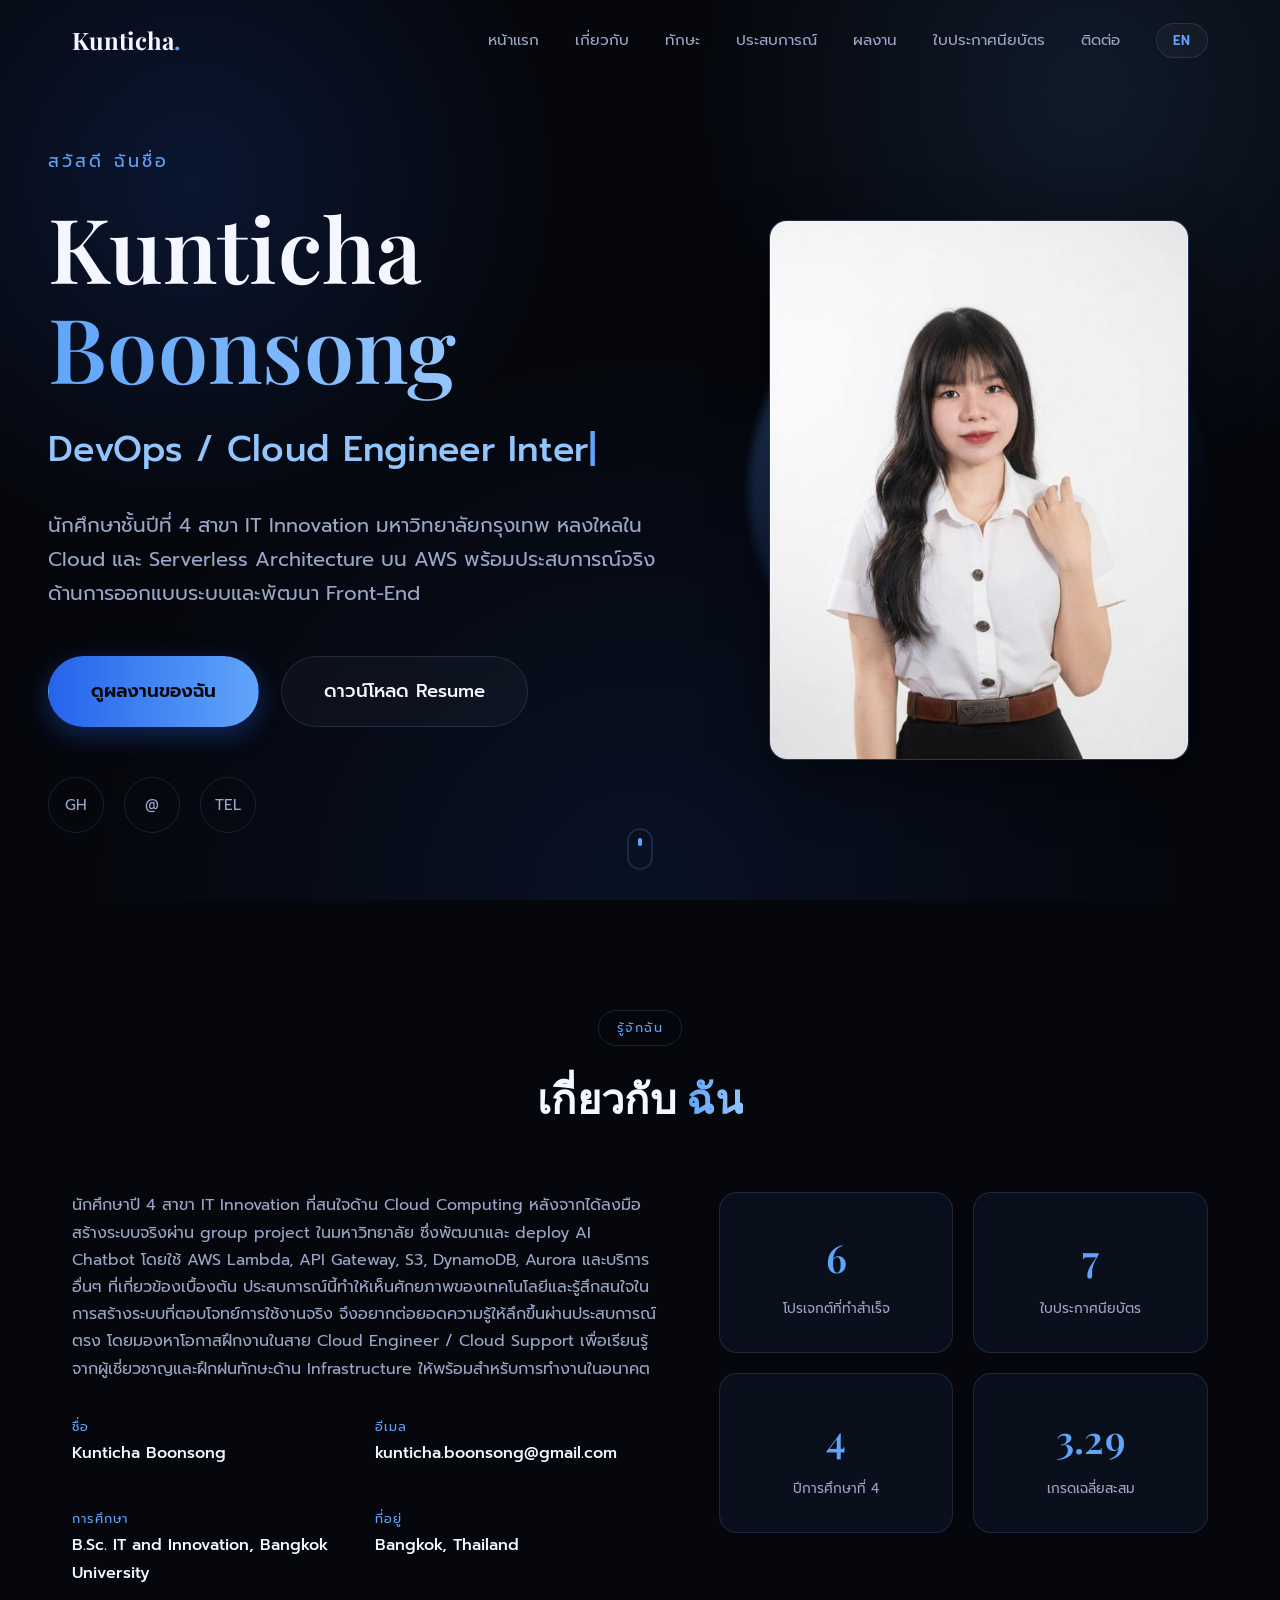
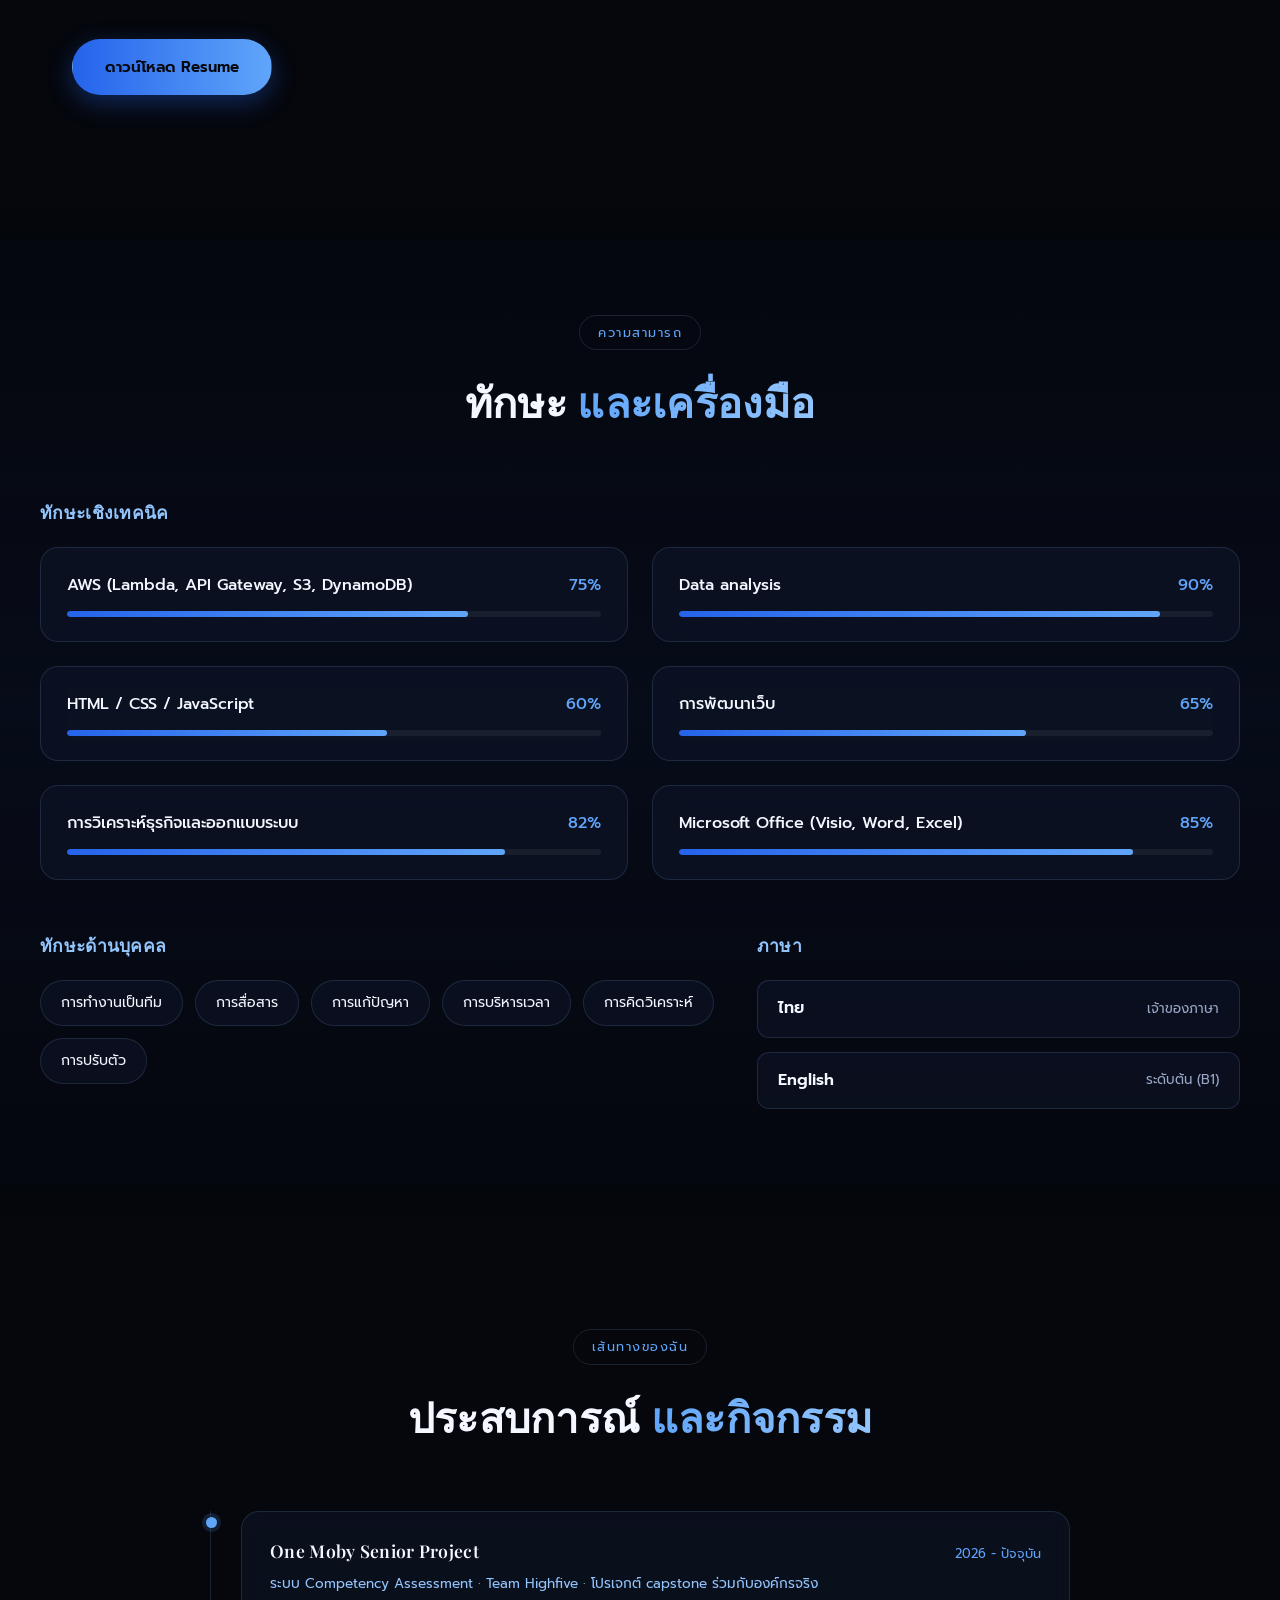
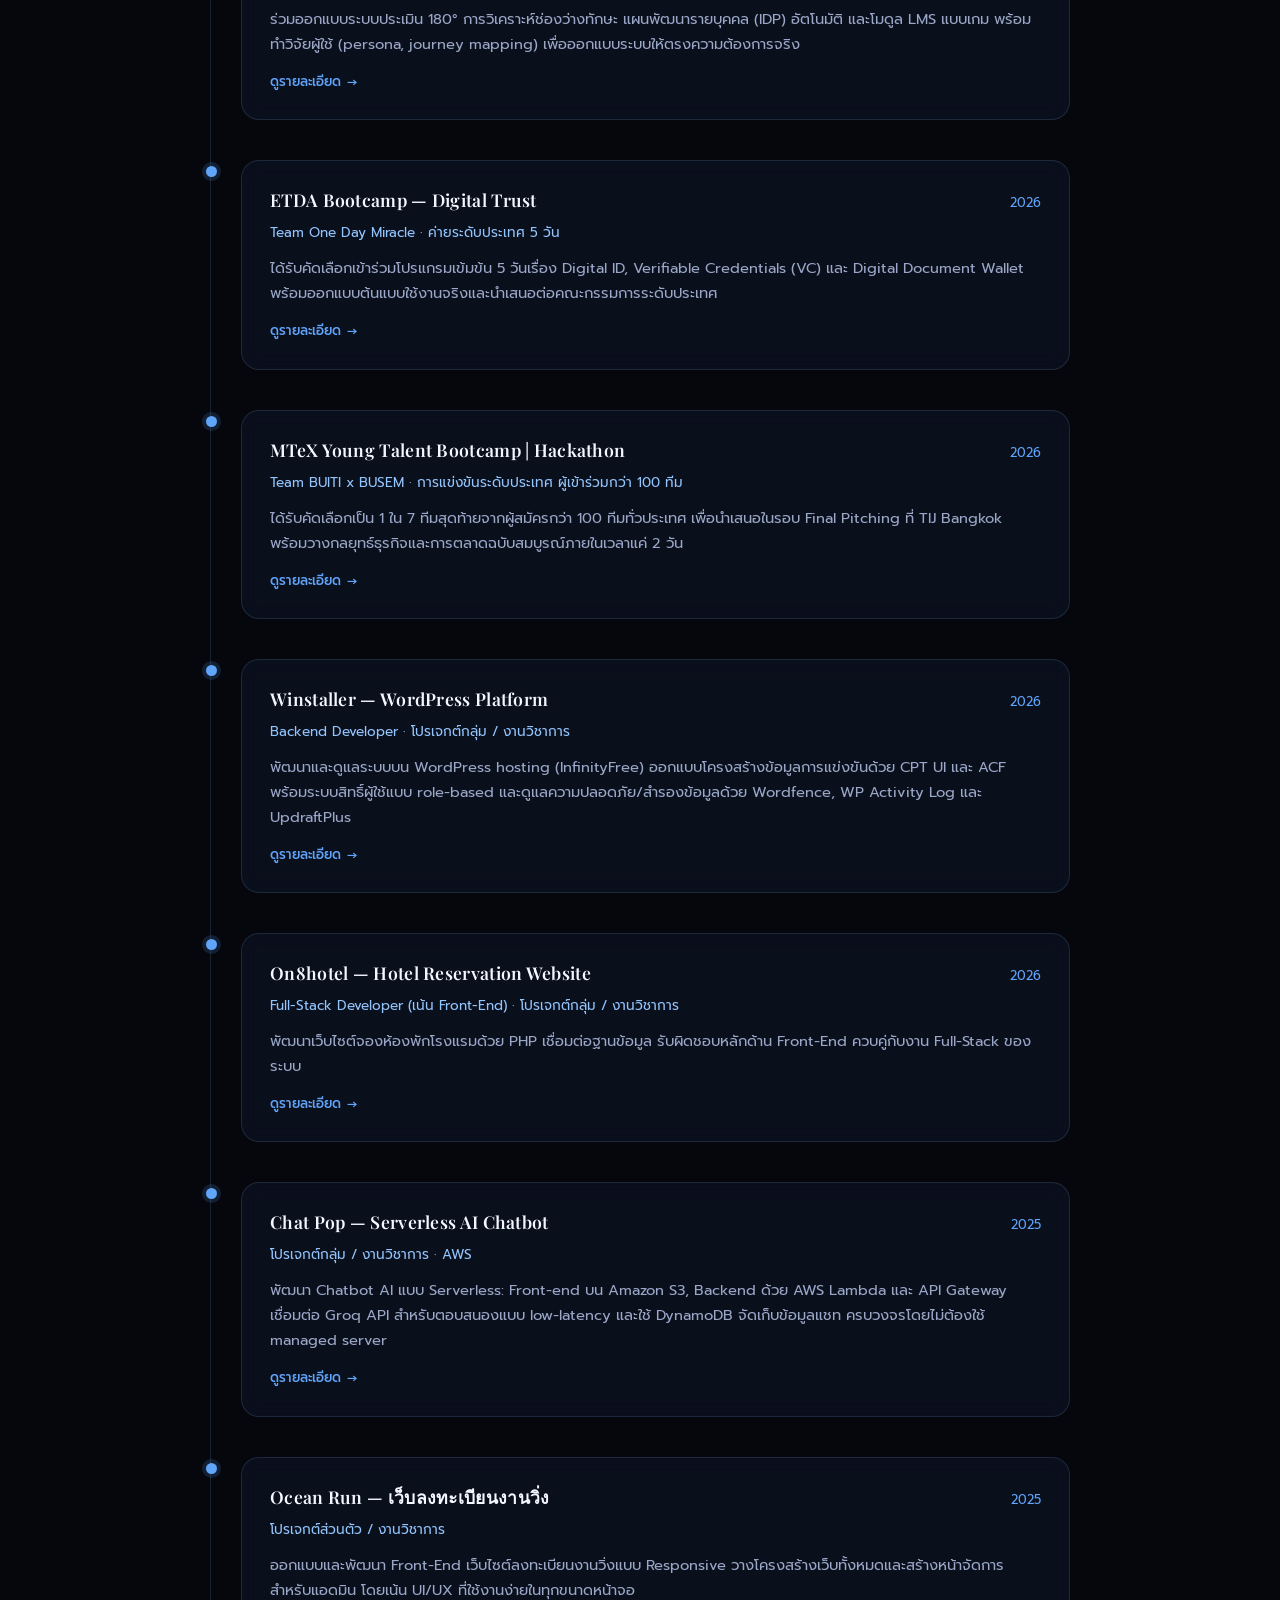
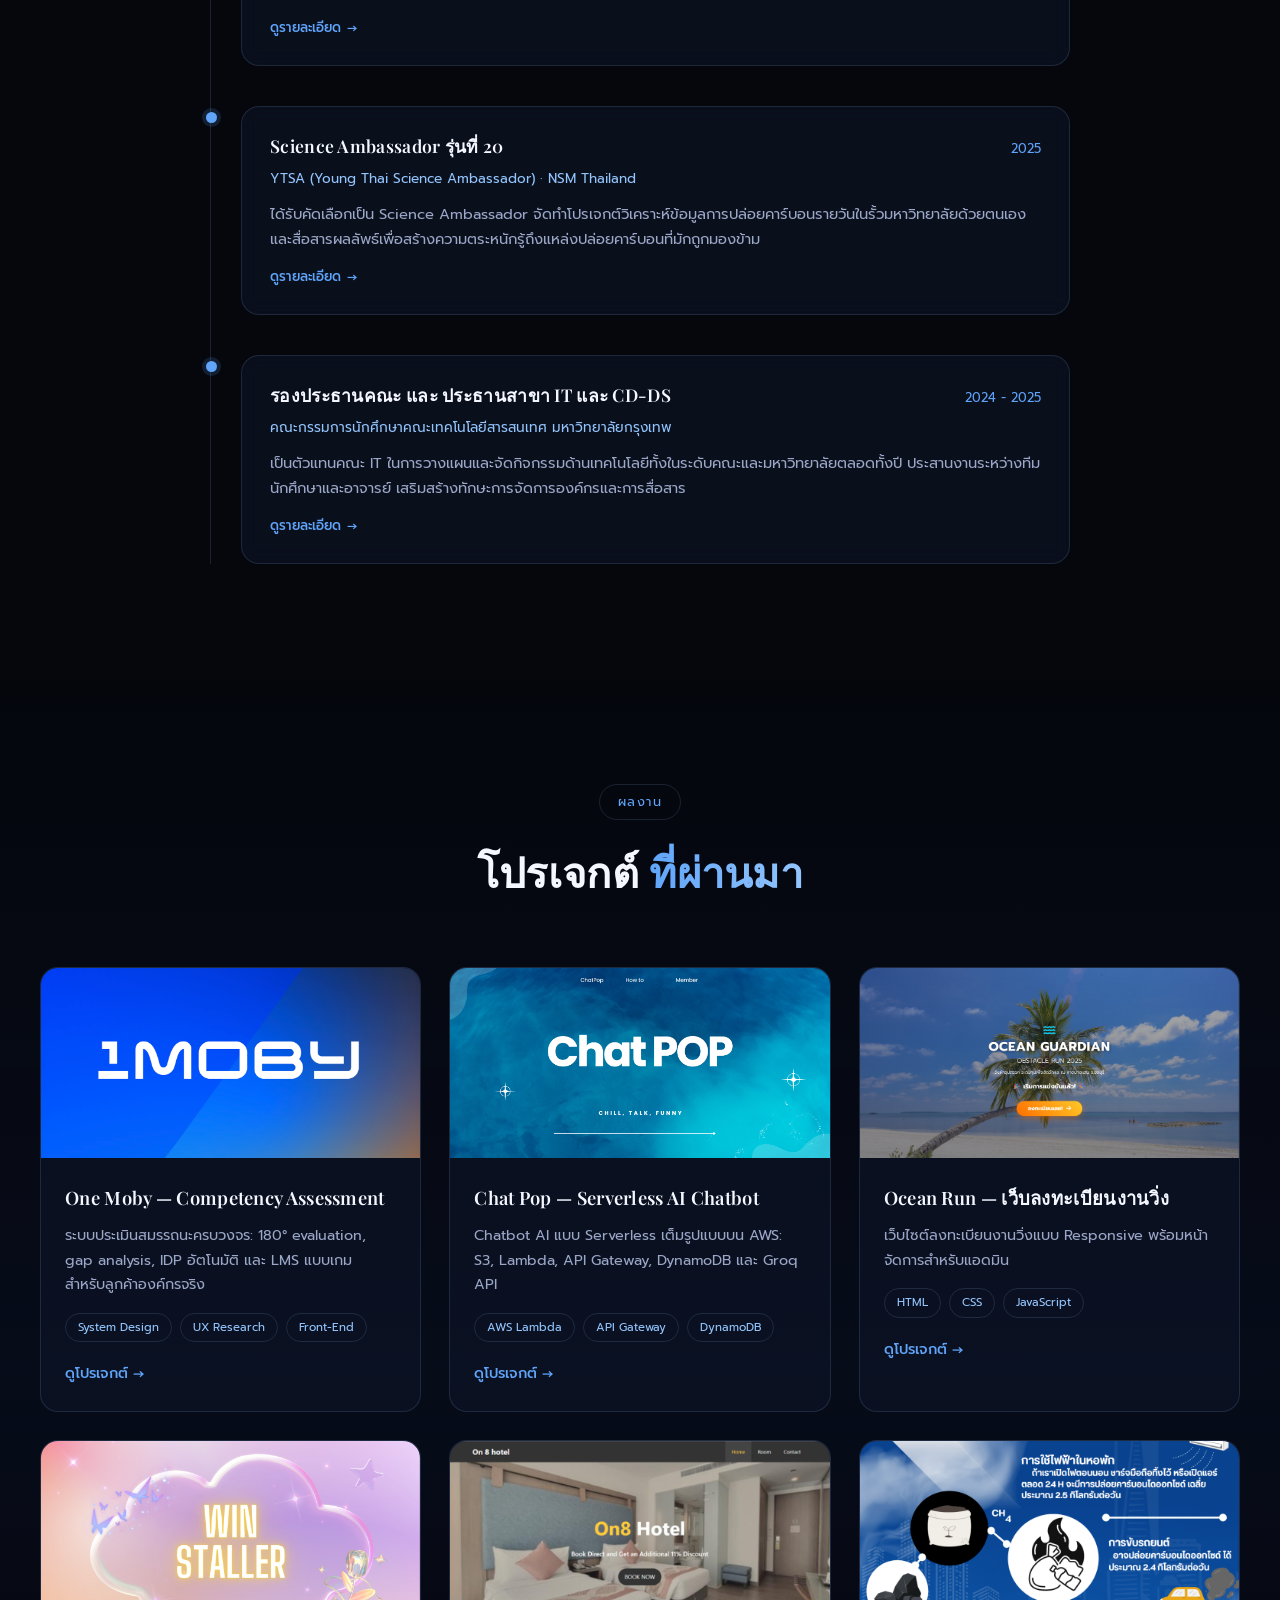
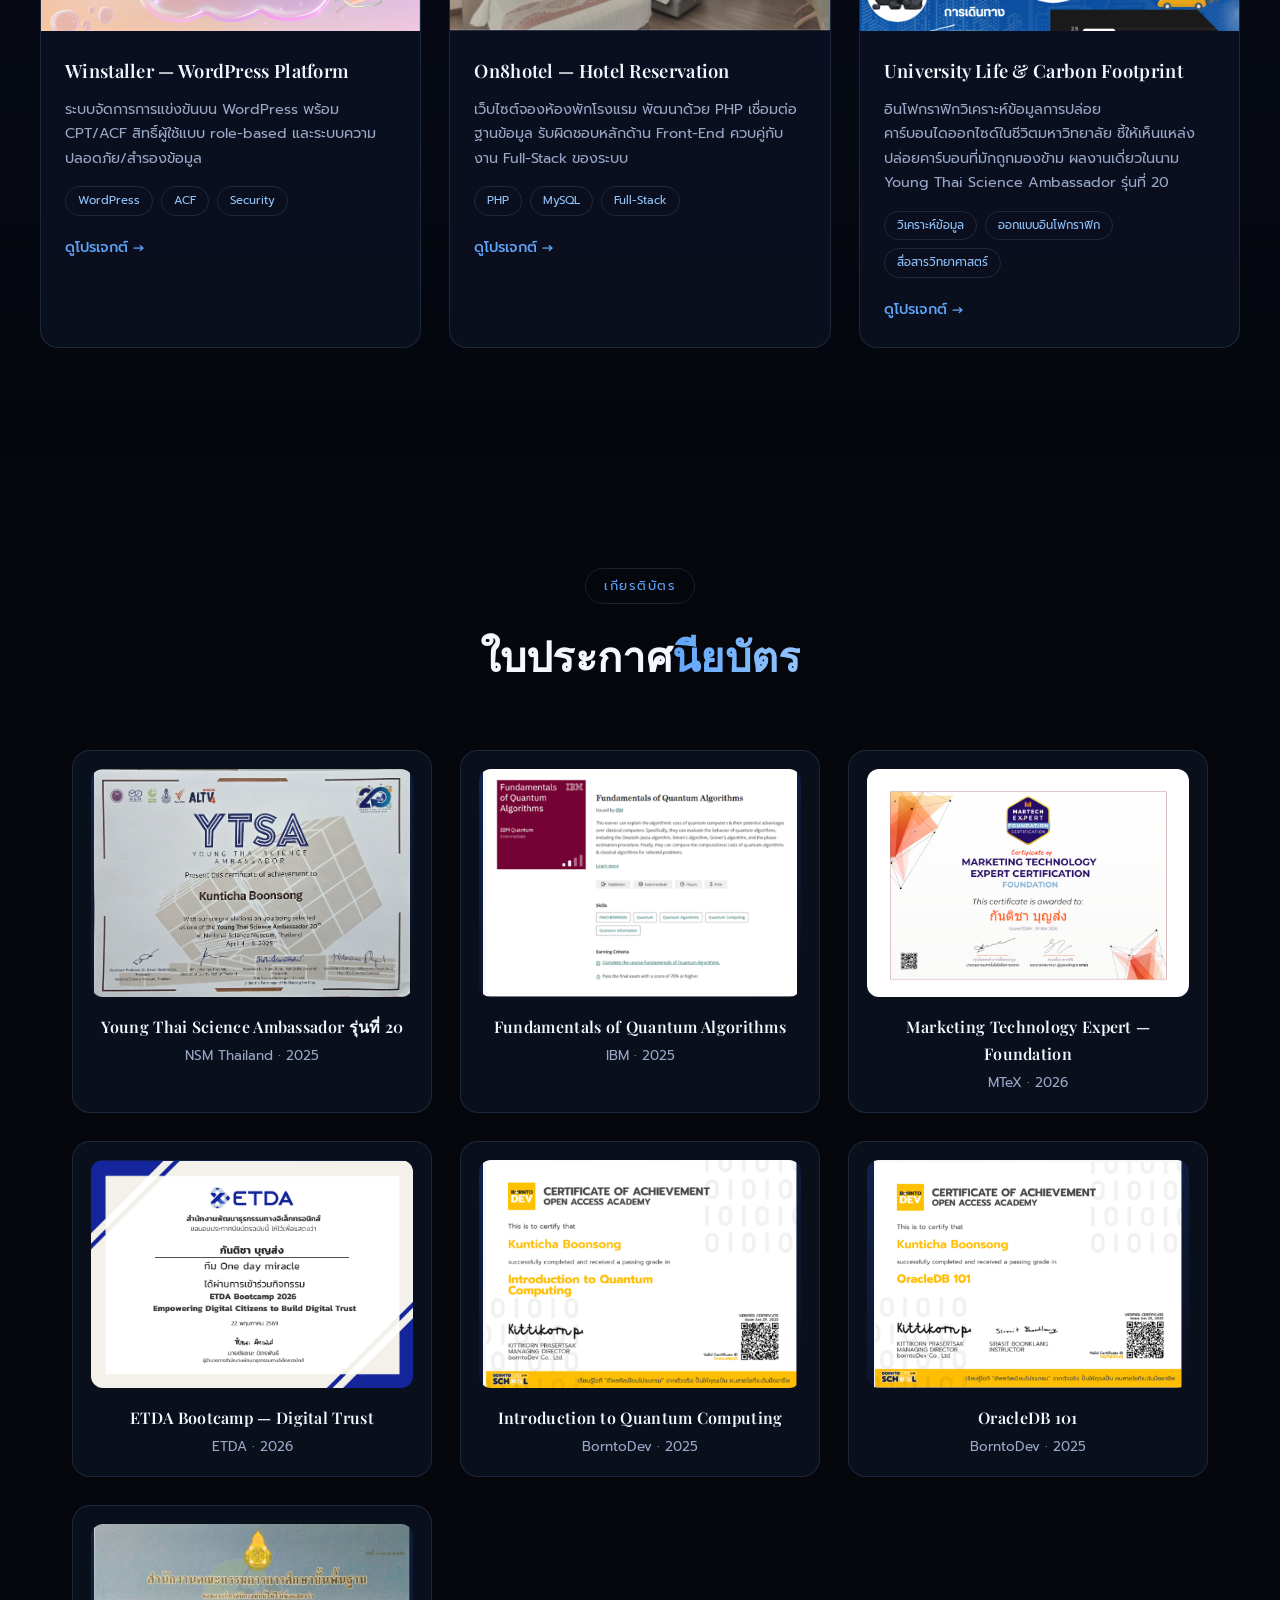
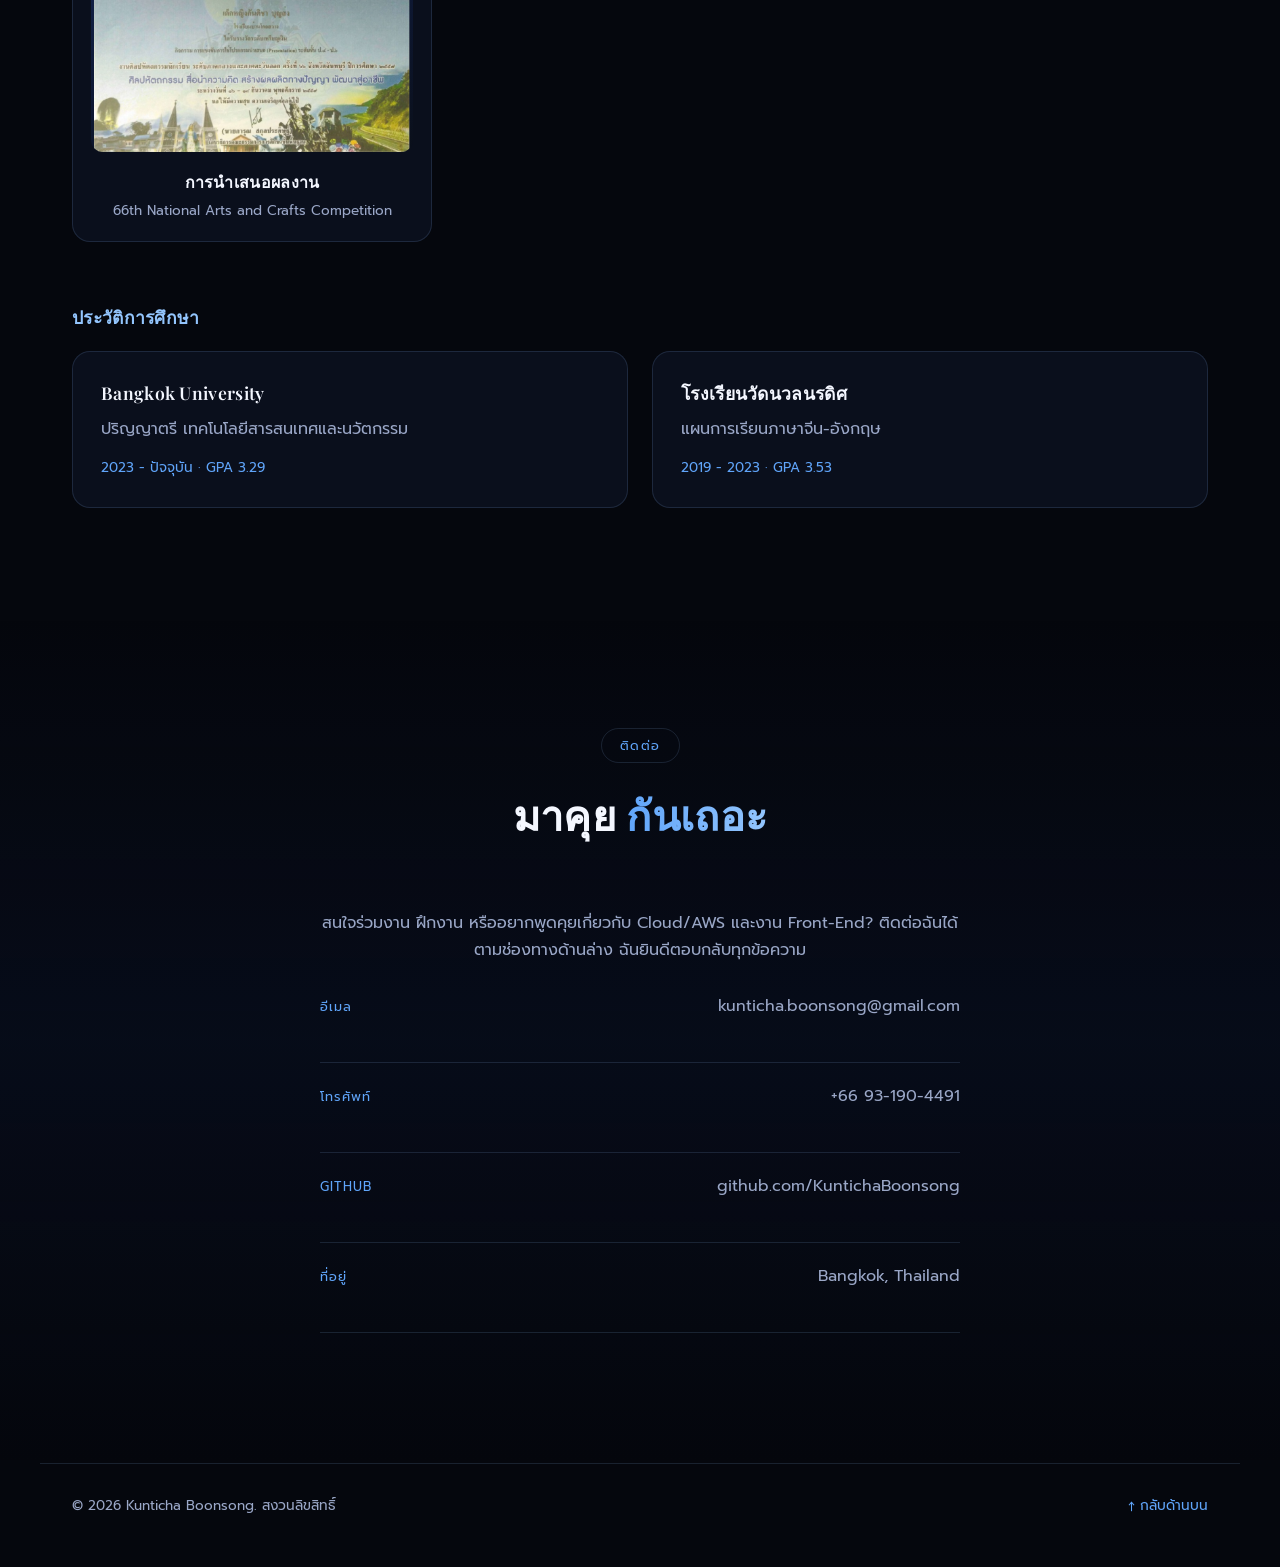
==== commit 6b868837: "Match hero role to resume title (DevOps / Cloud Engineer Intern) Co-Authored-By: Claude Opus 5.5 <no" ====
--- a/index.html
+++ b/index.html
@@ -458,6 +458,6 @@
   <a href="#home" class="back-top"><span data-th="↑ กลับด้านบน" data-en="↑ Back to top">↑ กลับด้านบน</span></a>
 </footer>
 
-<script src="js/main.js"></script>
+<script src="js/main.js?v=2"></script>
 </body>
 </html>
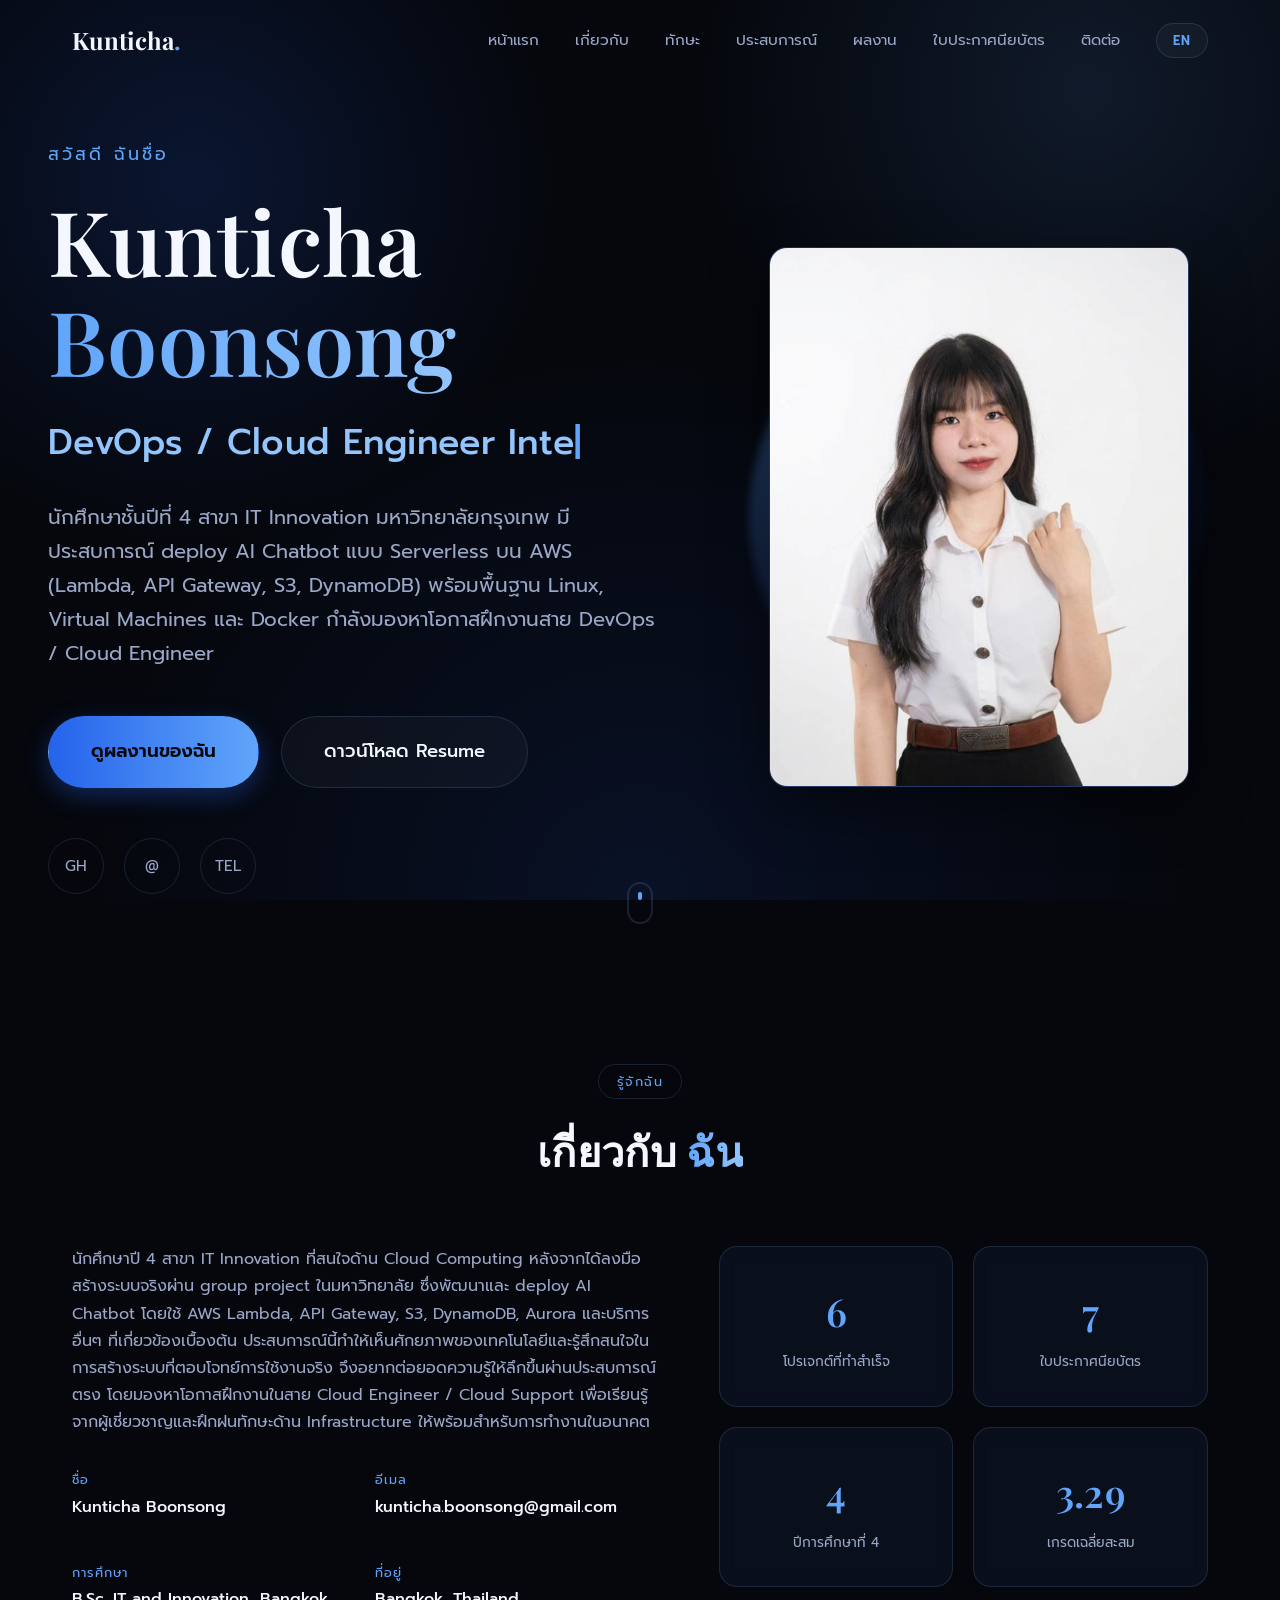
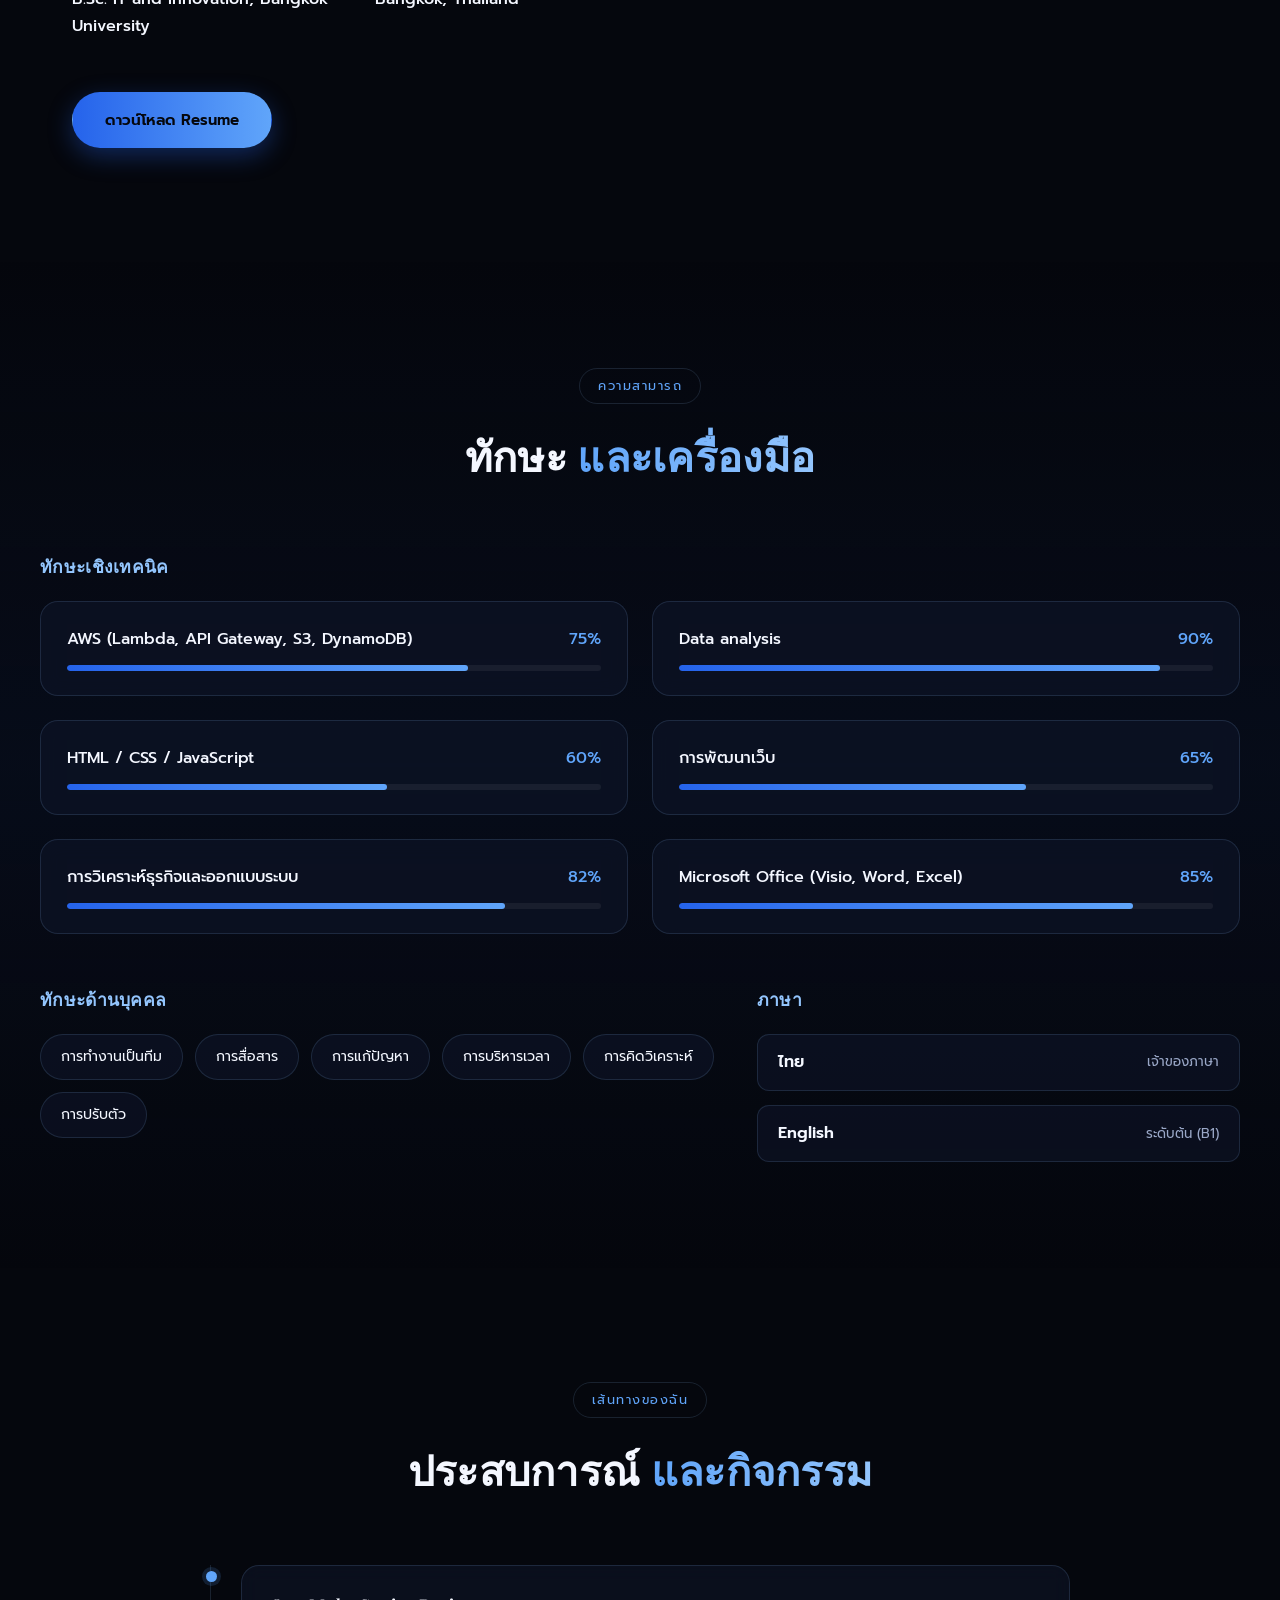
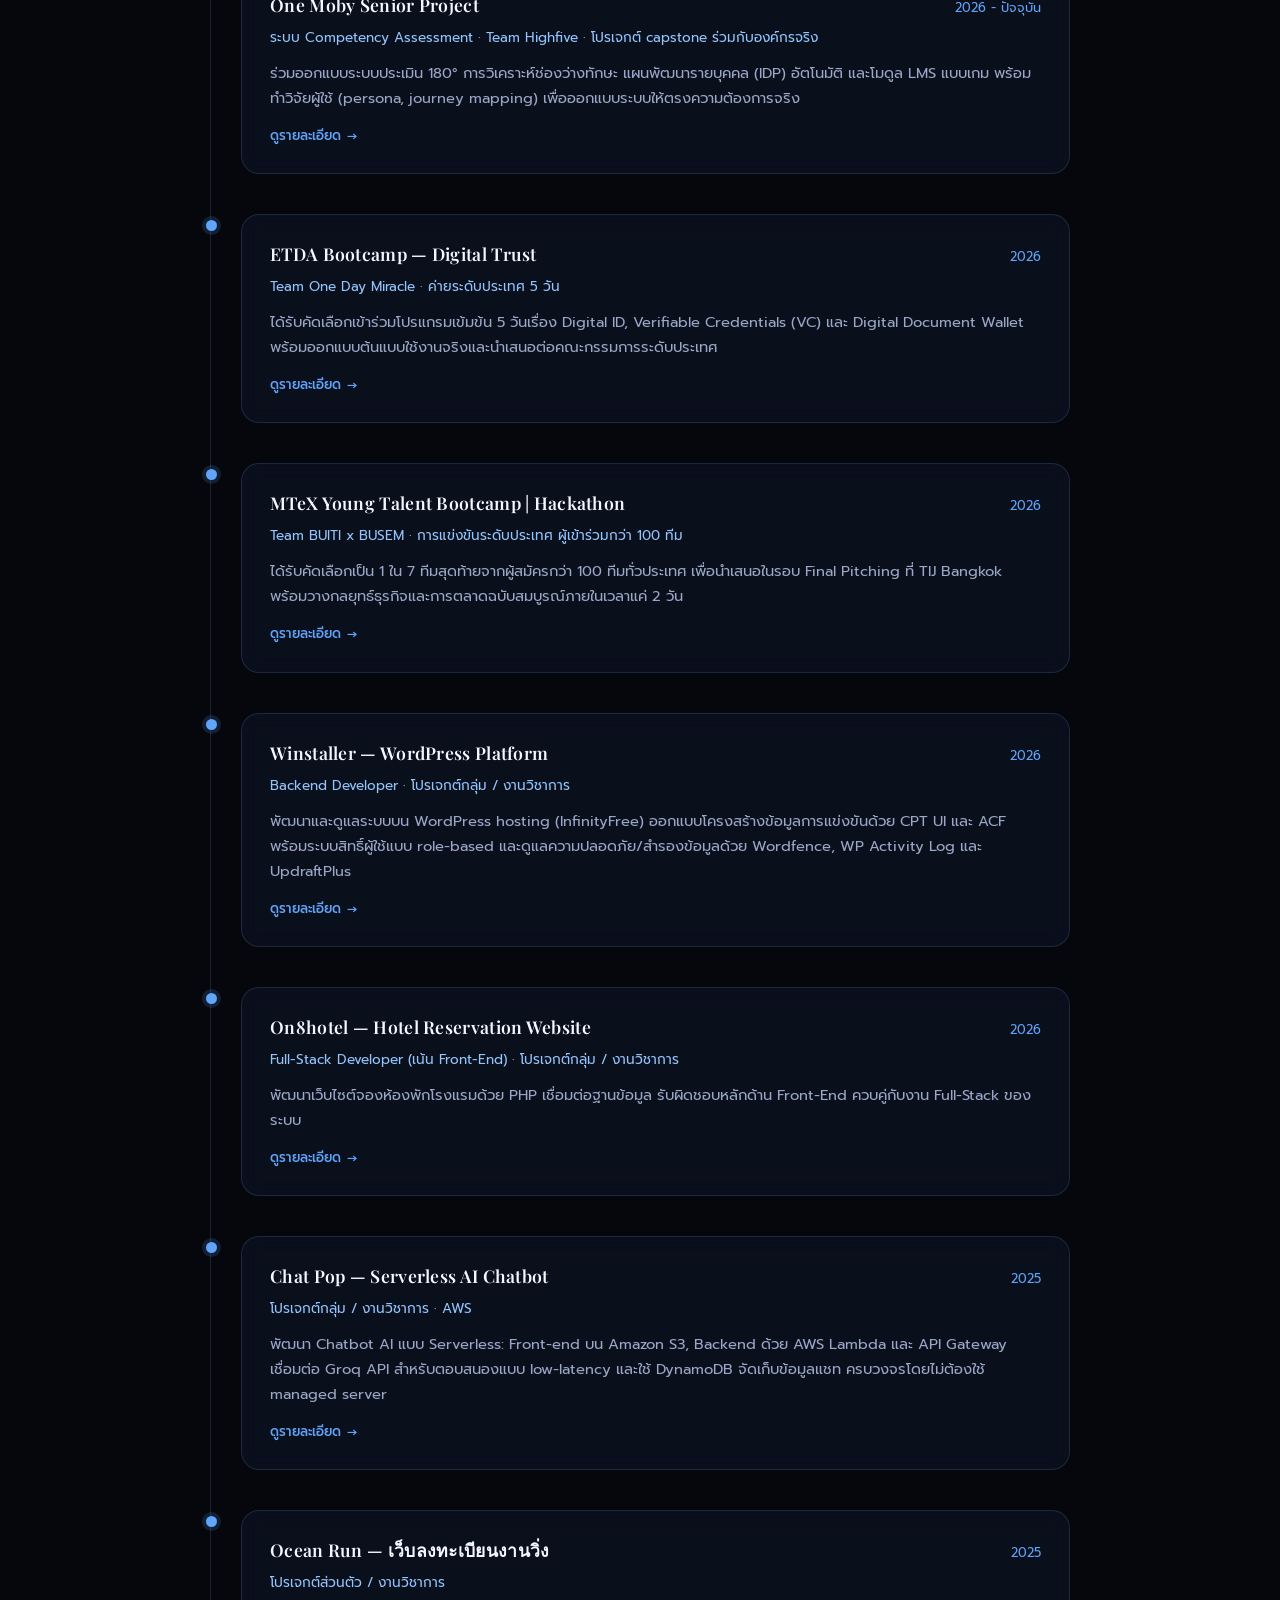
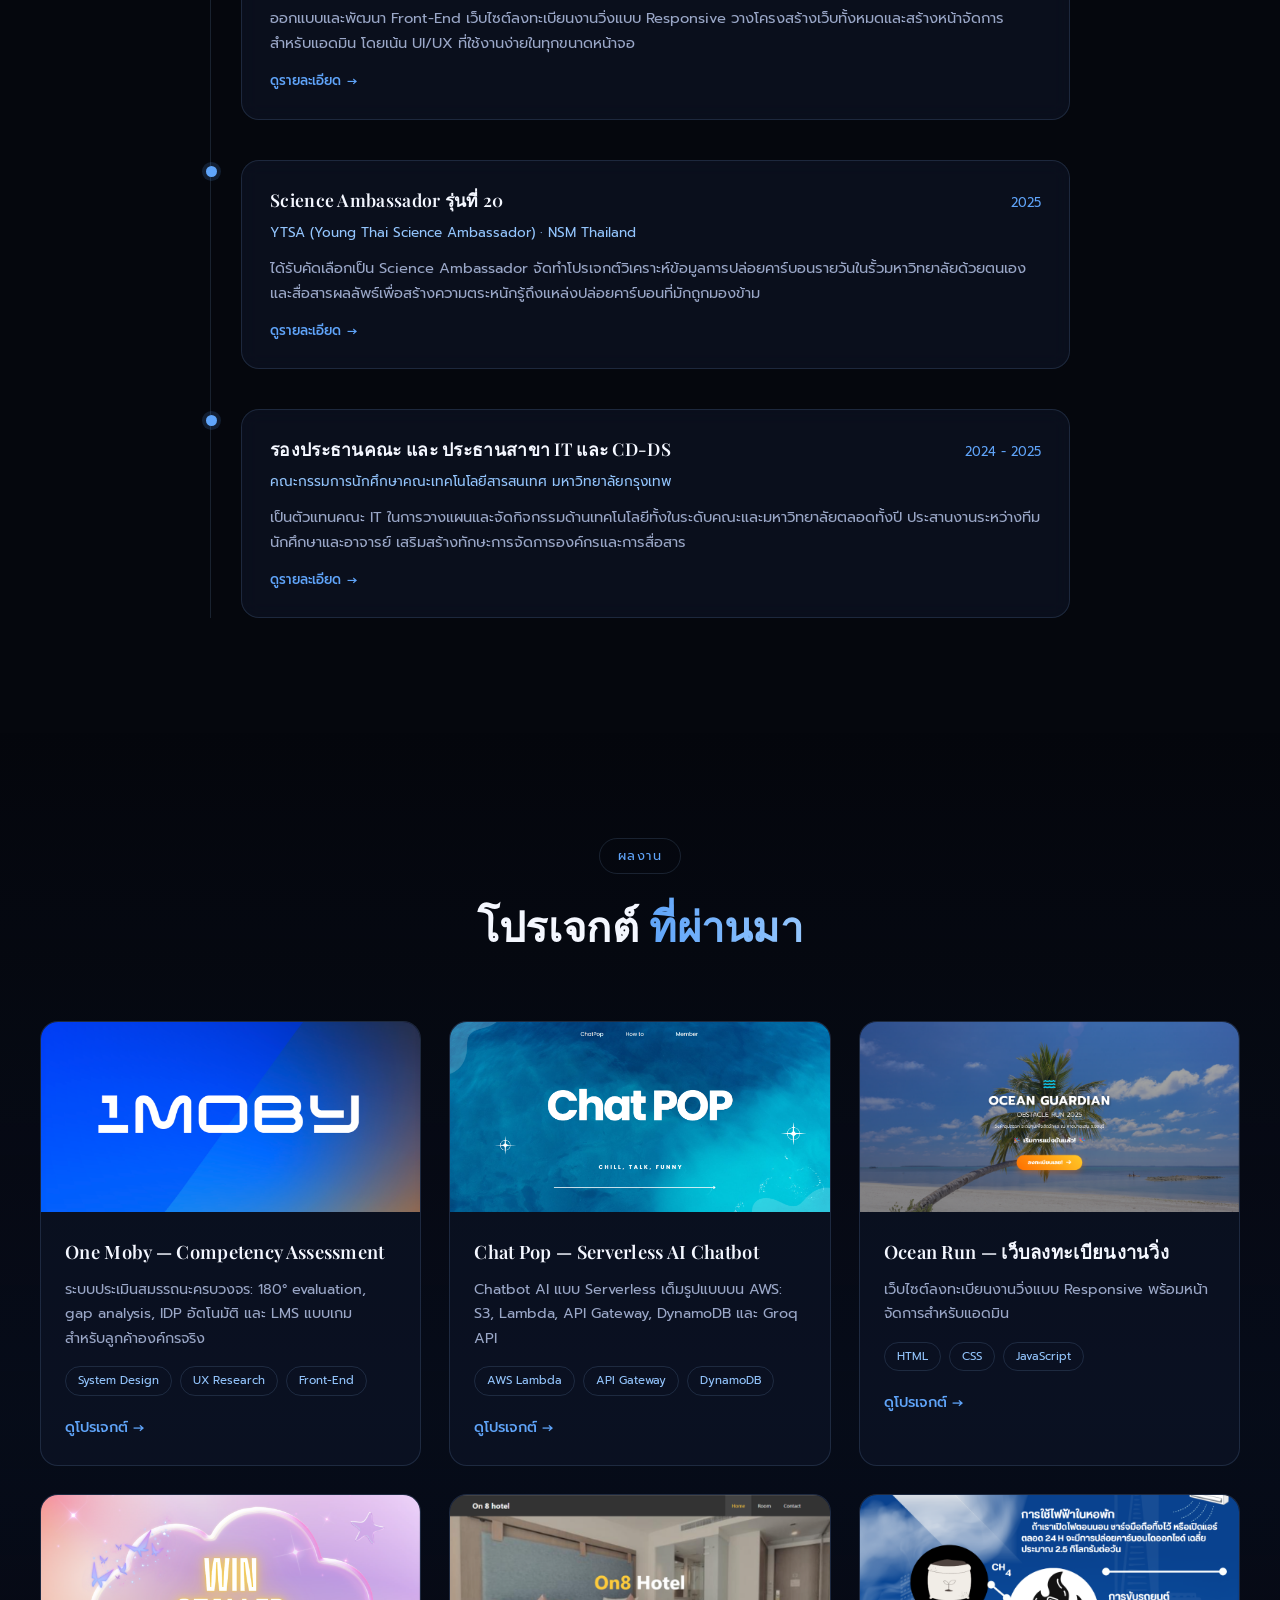
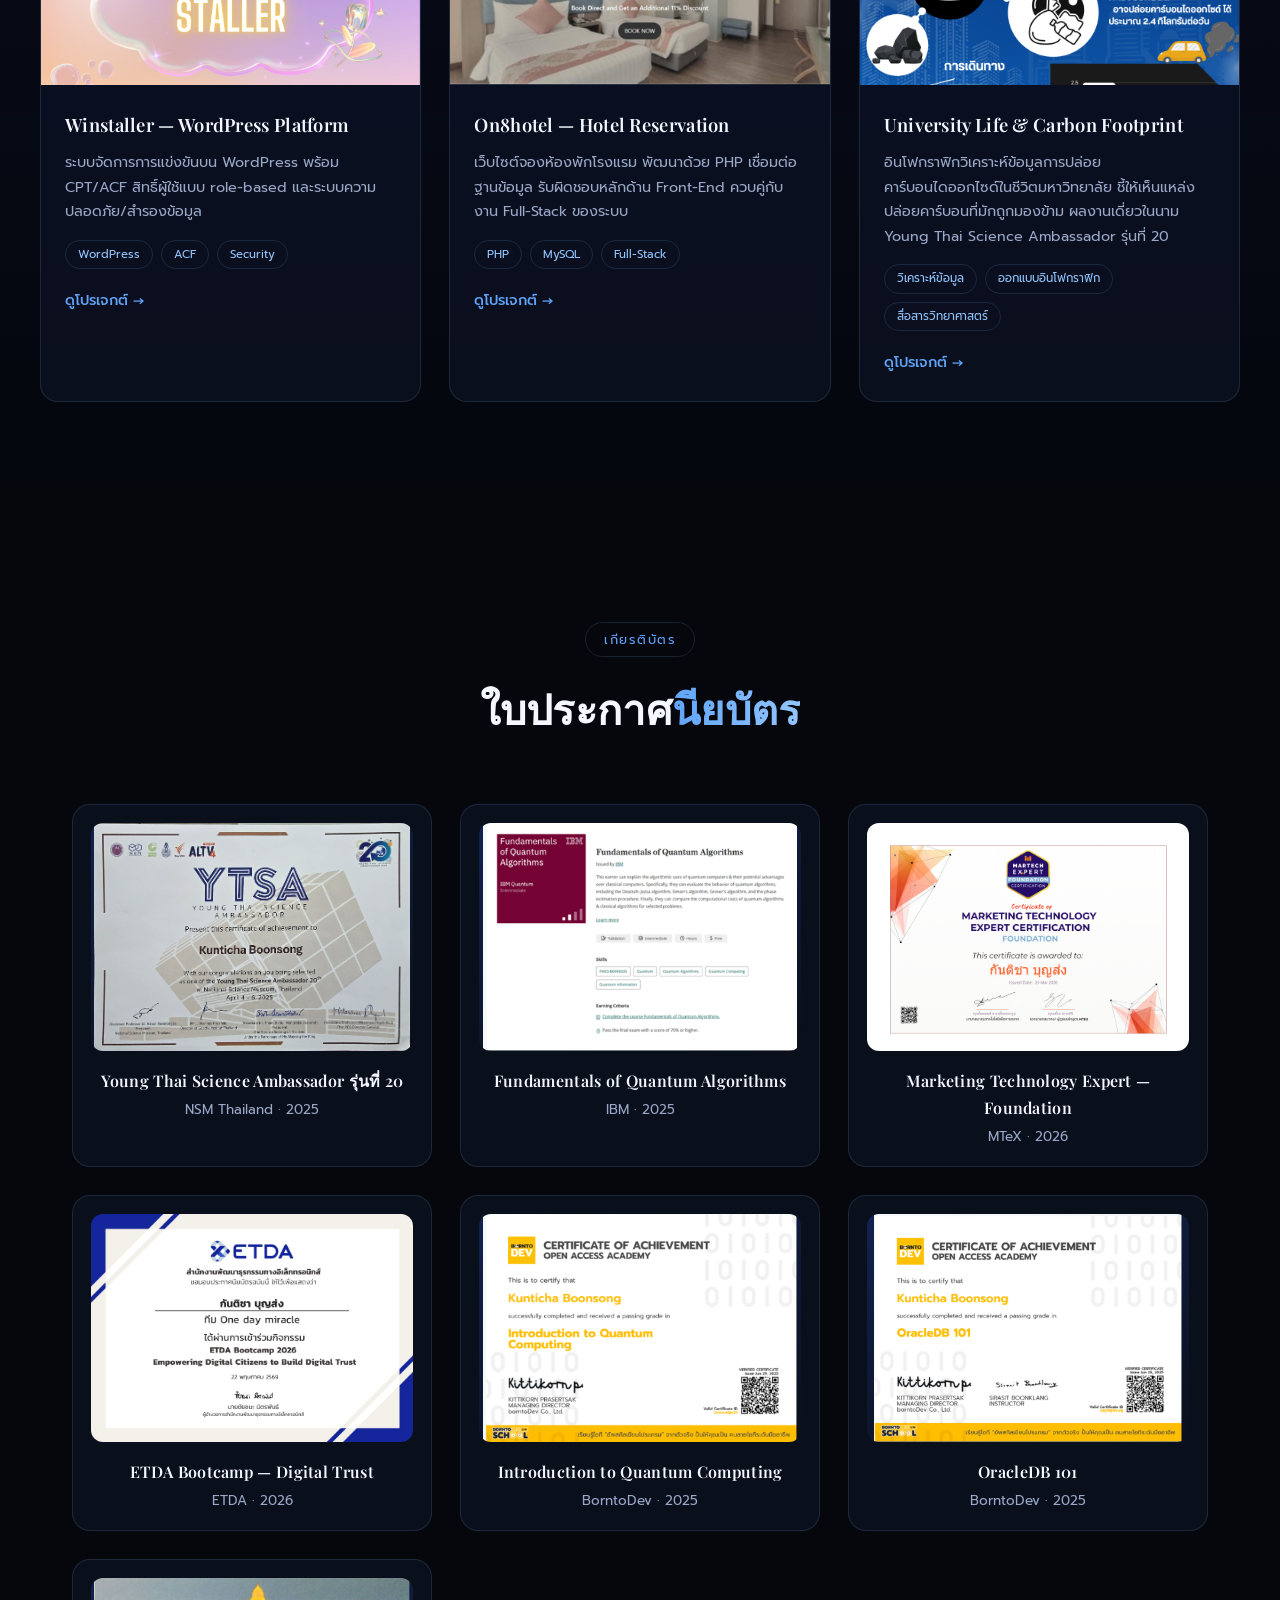
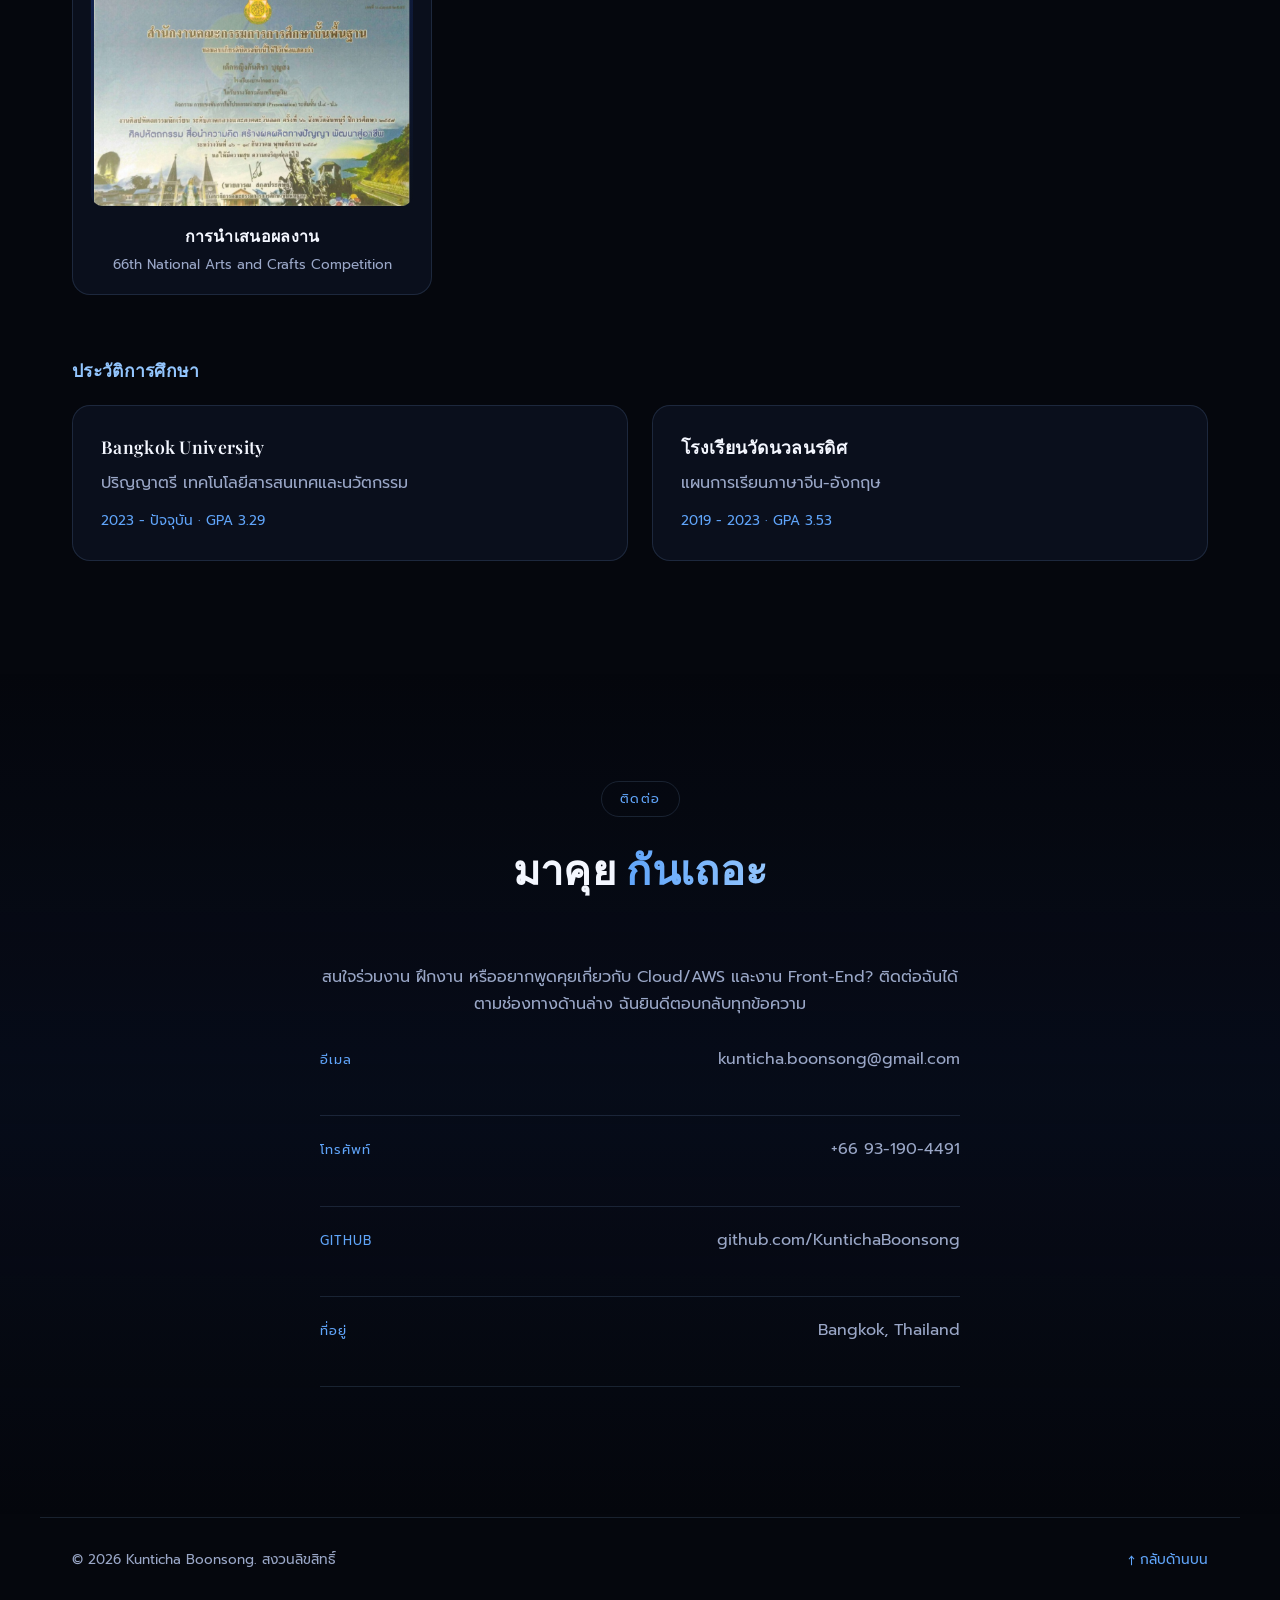
==== commit 8a04b6e2: "Rewrite hero intro to match resume Co-Authored-By: Claude Opus 5.5 <noreply@anthropic.com>" ====
--- a/index.html
+++ b/index.html
@@ -41,9 +41,9 @@
       <span id="typed"></span><span class="cursor">|</span>
     </h2>
     <p class="hero-desc"
-       data-th="นักศึกษาชั้นปีที่ 4 สาขา IT Innovation มหาวิทยาลัยกรุงเทพ หลงใหลใน Cloud และ Serverless Architecture บน AWS พร้อมประสบการณ์จริงด้านการออกแบบระบบและพัฒนา Front-End"
-       data-en="4th-year IT Innovation student at Bangkok University, passionate about cloud and serverless architecture on AWS, with hands-on experience in system design and front-end development.">
-      นักศึกษาชั้นปีที่ 4 สาขา IT Innovation มหาวิทยาลัยกรุงเทพ หลงใหลใน Cloud และ Serverless Architecture บน AWS พร้อมประสบการณ์จริงด้านการออกแบบระบบและพัฒนา Front-End
+       data-th="นักศึกษาชั้นปีที่ 4 สาขา IT Innovation มหาวิทยาลัยกรุงเทพ มีประสบการณ์ deploy AI Chatbot แบบ Serverless บน AWS (Lambda, API Gateway, S3, DynamoDB) พร้อมพื้นฐาน Linux, Virtual Machines และ Docker กำลังมองหาโอกาสฝึกงานสาย DevOps / Cloud Engineer"
+       data-en="4th-year IT Innovation student at Bangkok University with hands-on experience deploying a serverless AI chatbot on AWS (Lambda, API Gateway, S3, DynamoDB), plus a foundation in Linux, virtual machines, and Docker. Seeking a DevOps / Cloud Engineer internship.">
+      นักศึกษาชั้นปีที่ 4 สาขา IT Innovation มหาวิทยาลัยกรุงเทพ มีประสบการณ์ deploy AI Chatbot แบบ Serverless บน AWS (Lambda, API Gateway, S3, DynamoDB) พร้อมพื้นฐาน Linux, Virtual Machines และ Docker กำลังมองหาโอกาสฝึกงานสาย DevOps / Cloud Engineer
     </p>
     <div class="hero-actions">
       <a href="#projects" class="btn btn-primary" data-th="ดูผลงานของฉัน" data-en="View My Work">ดูผลงานของฉัน</a>
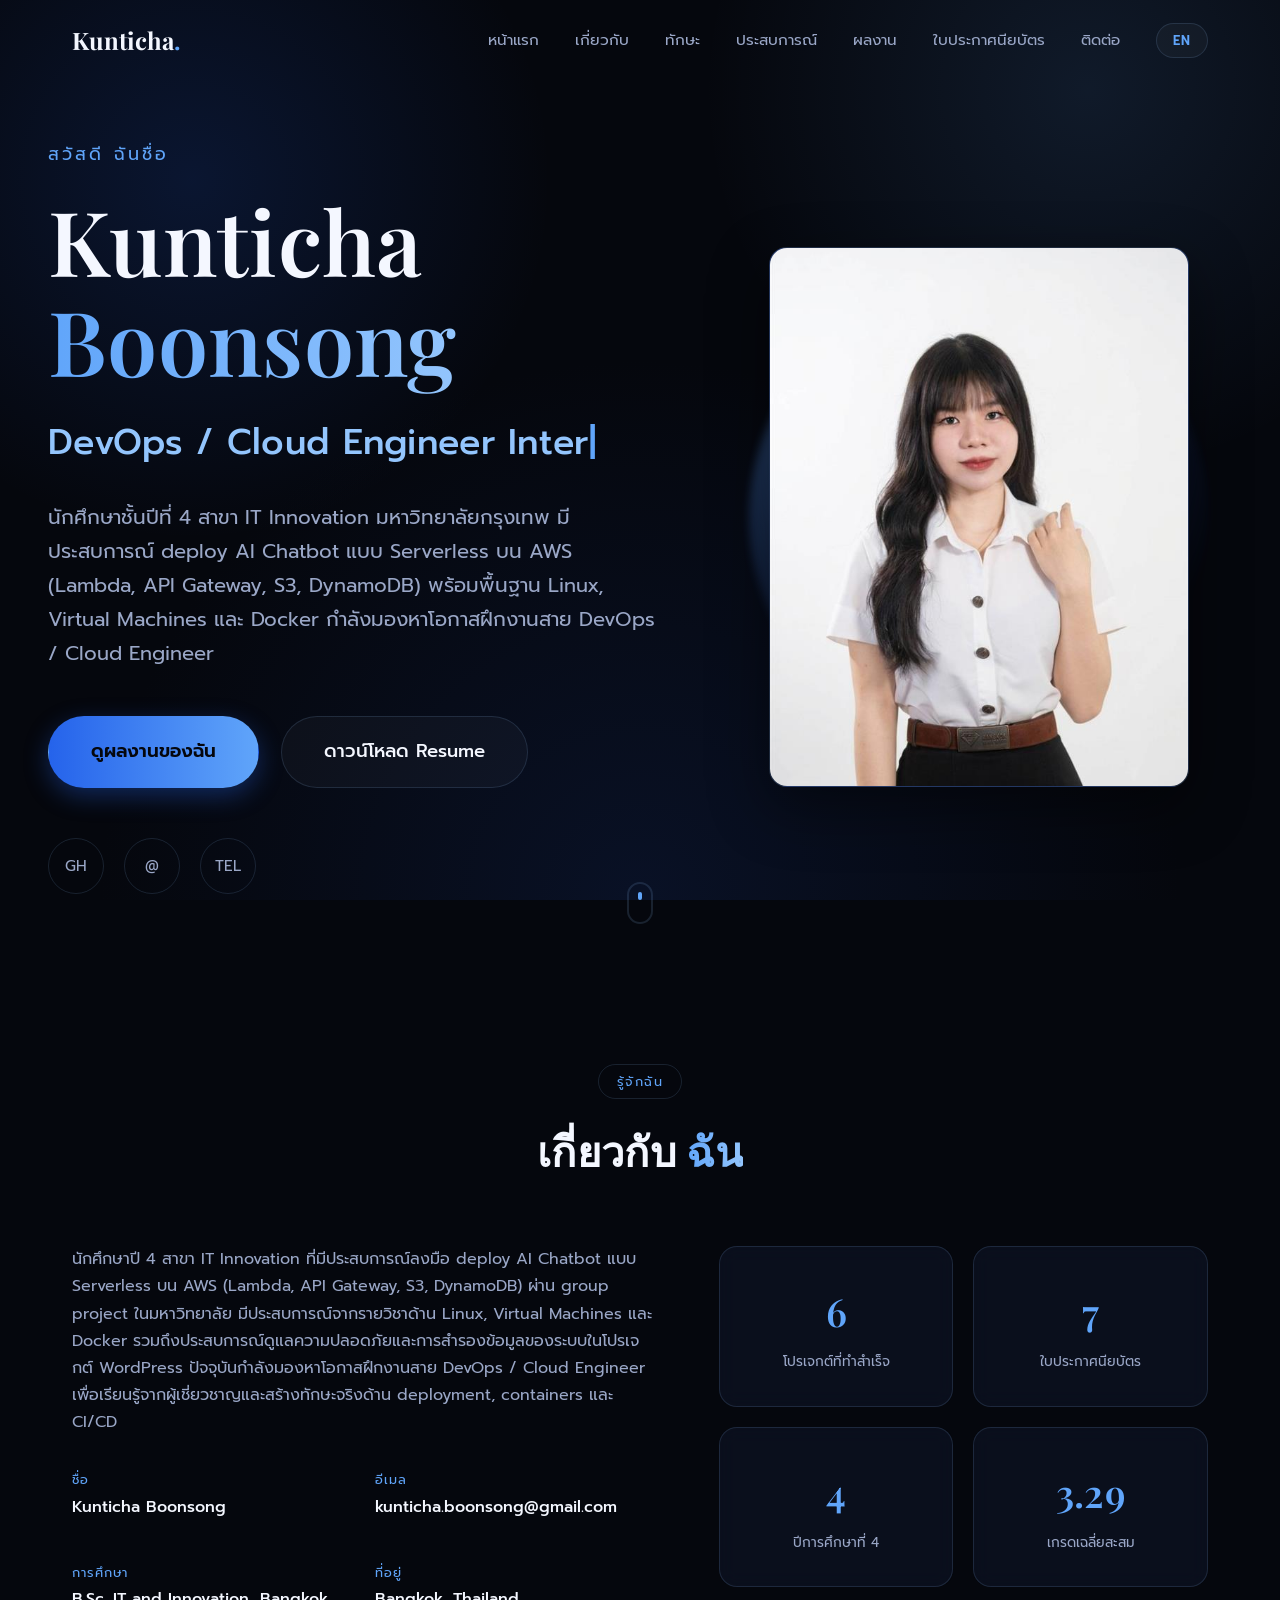
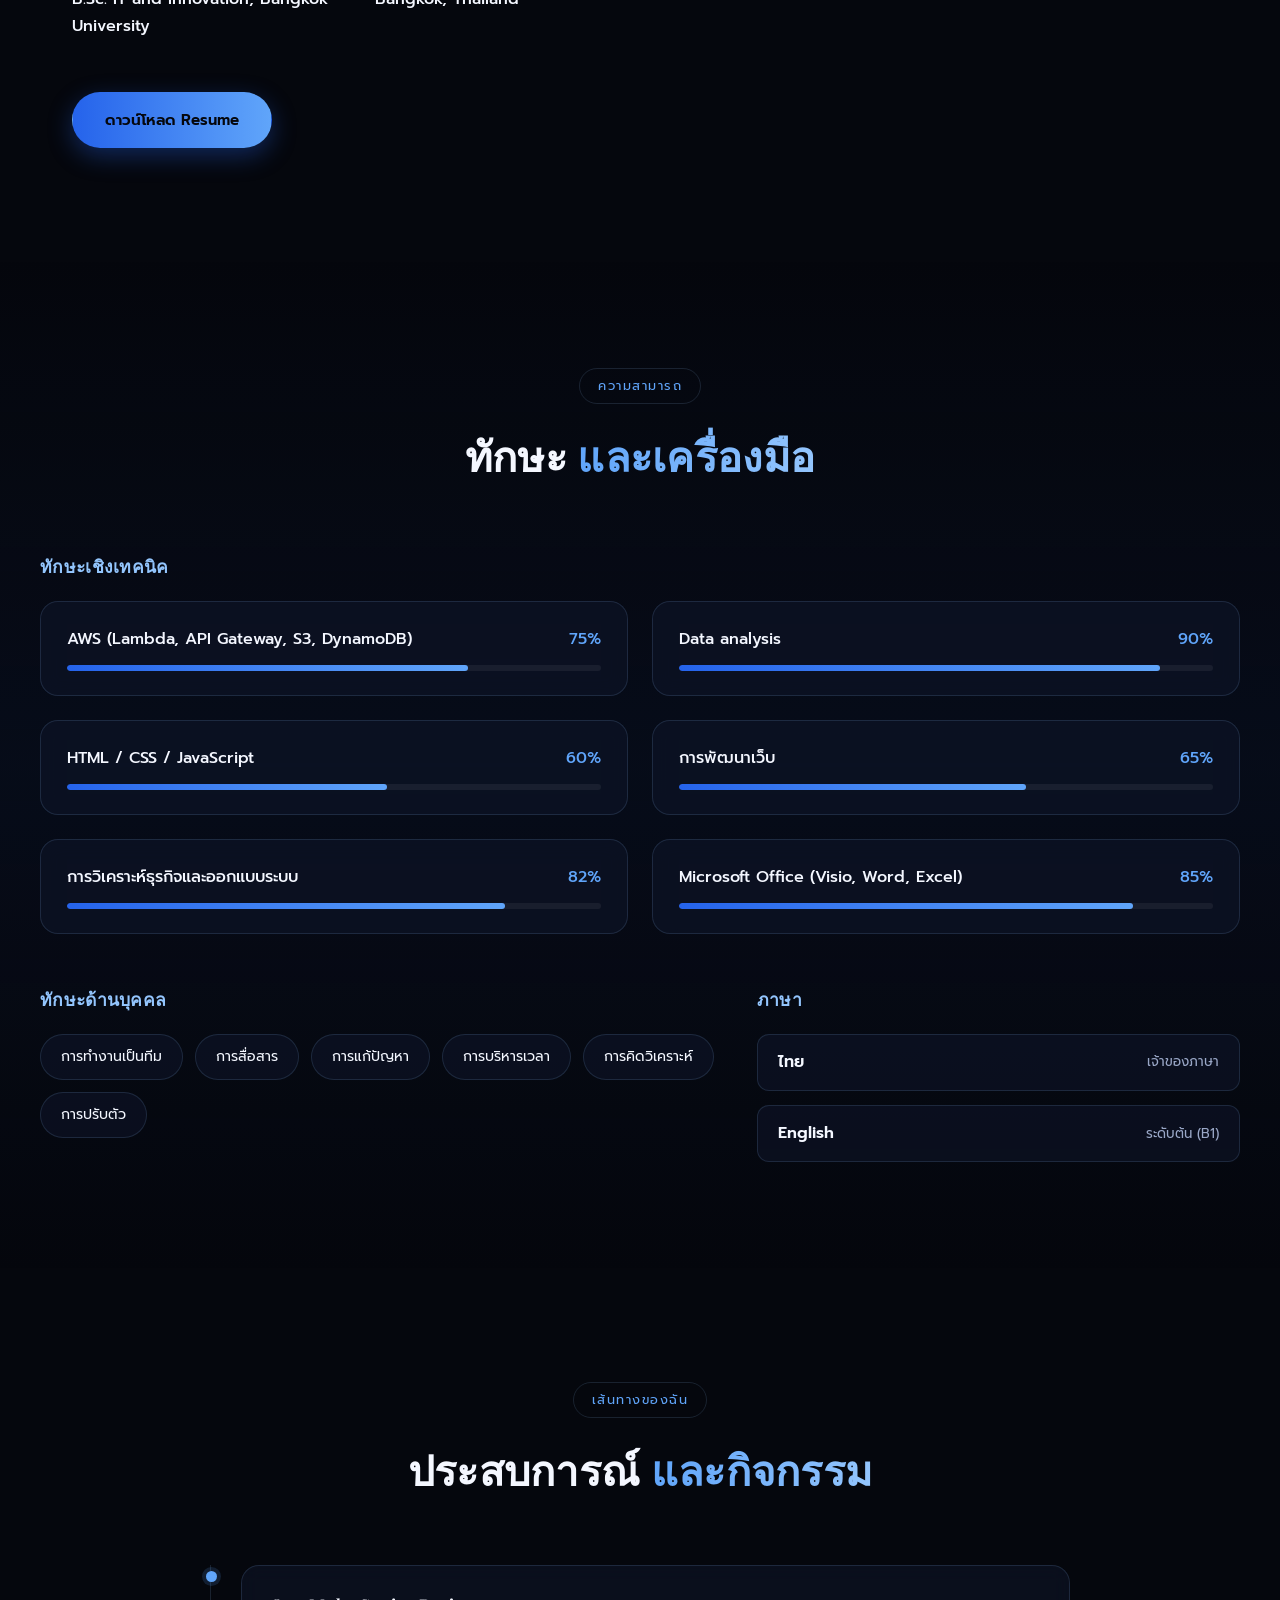
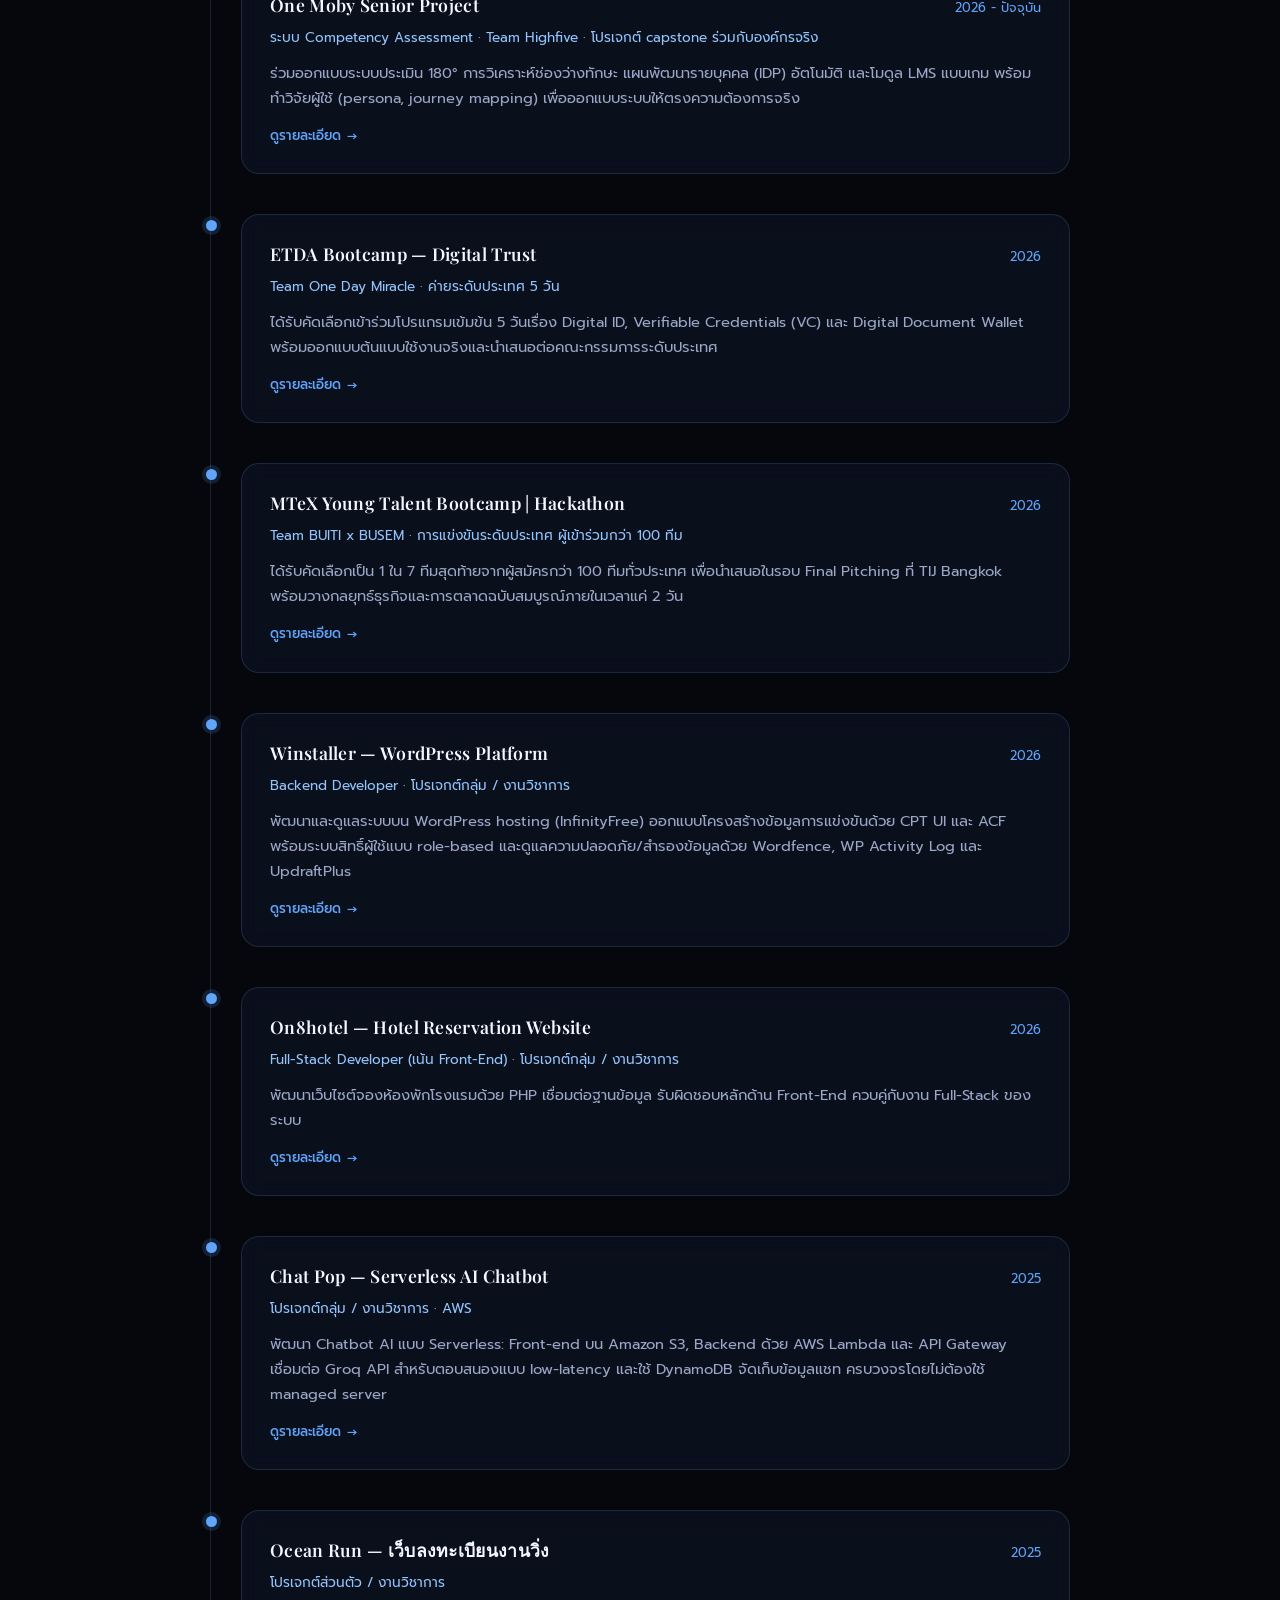
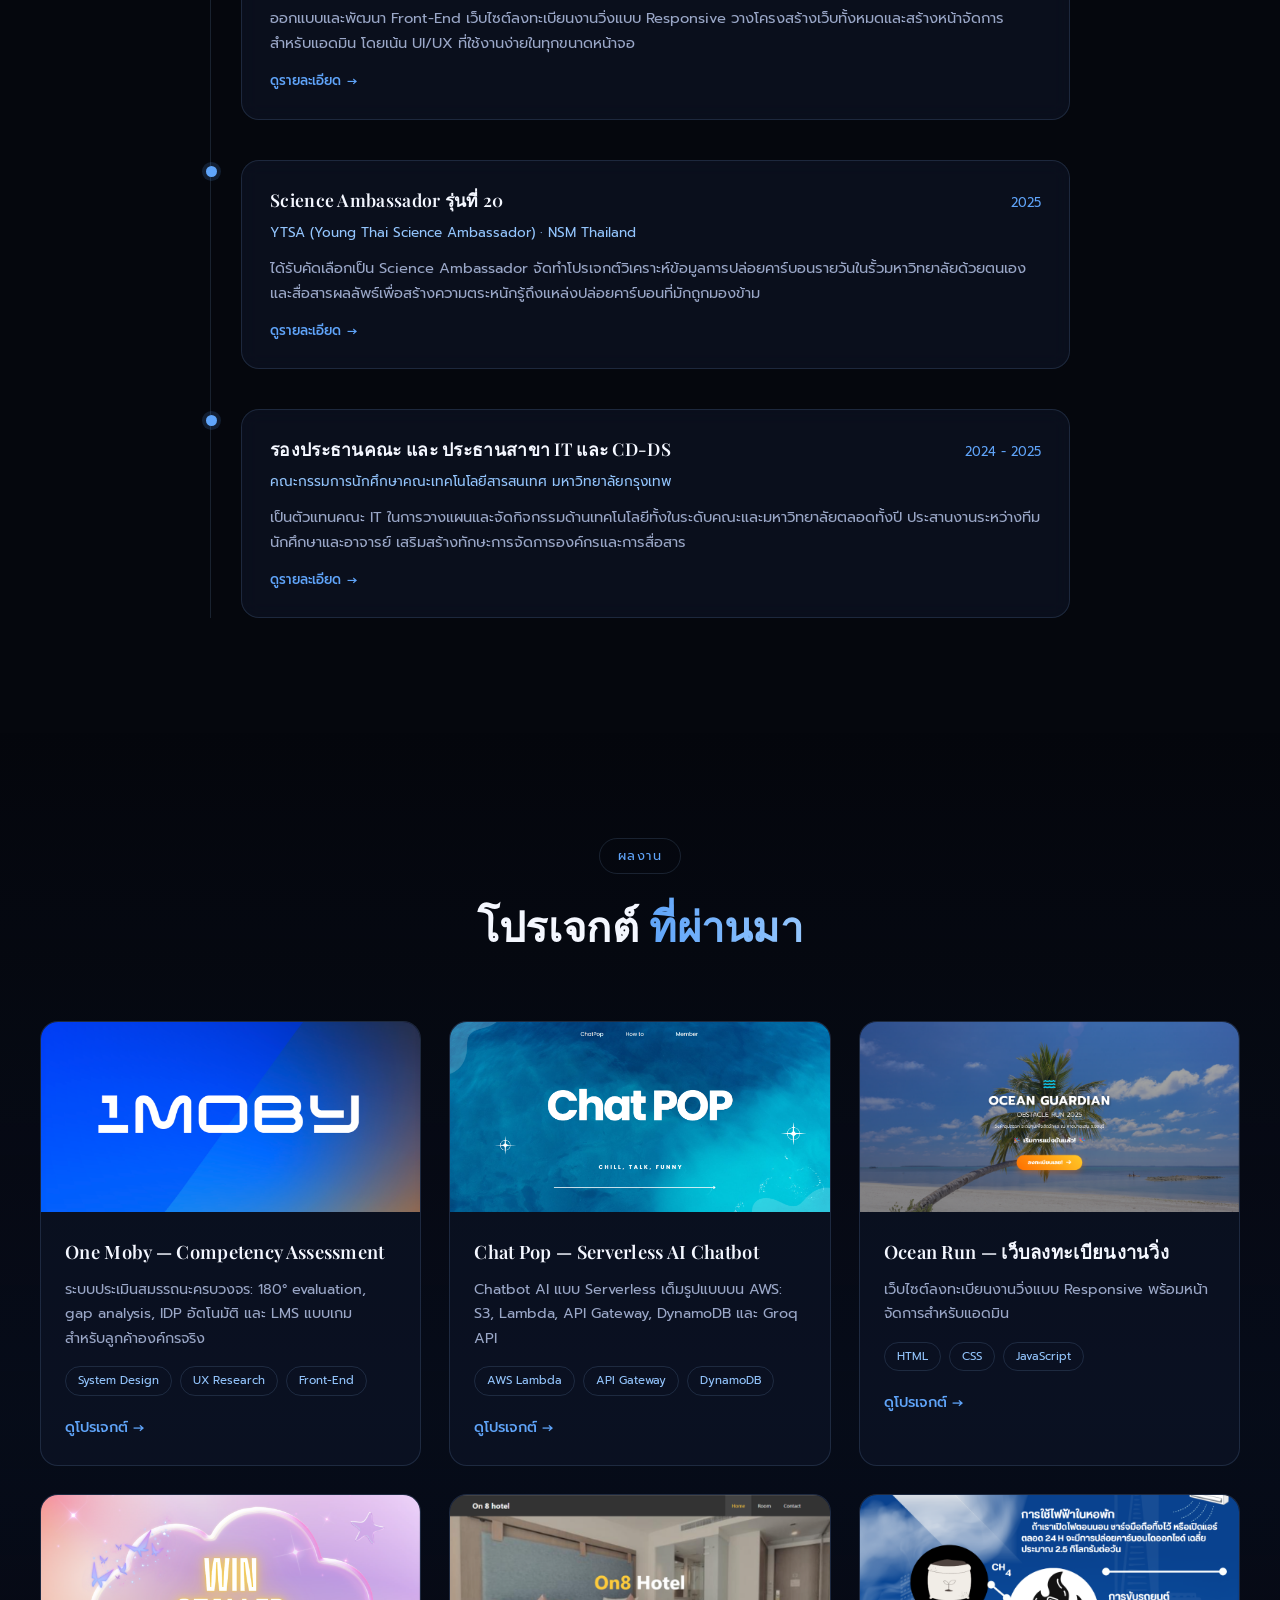
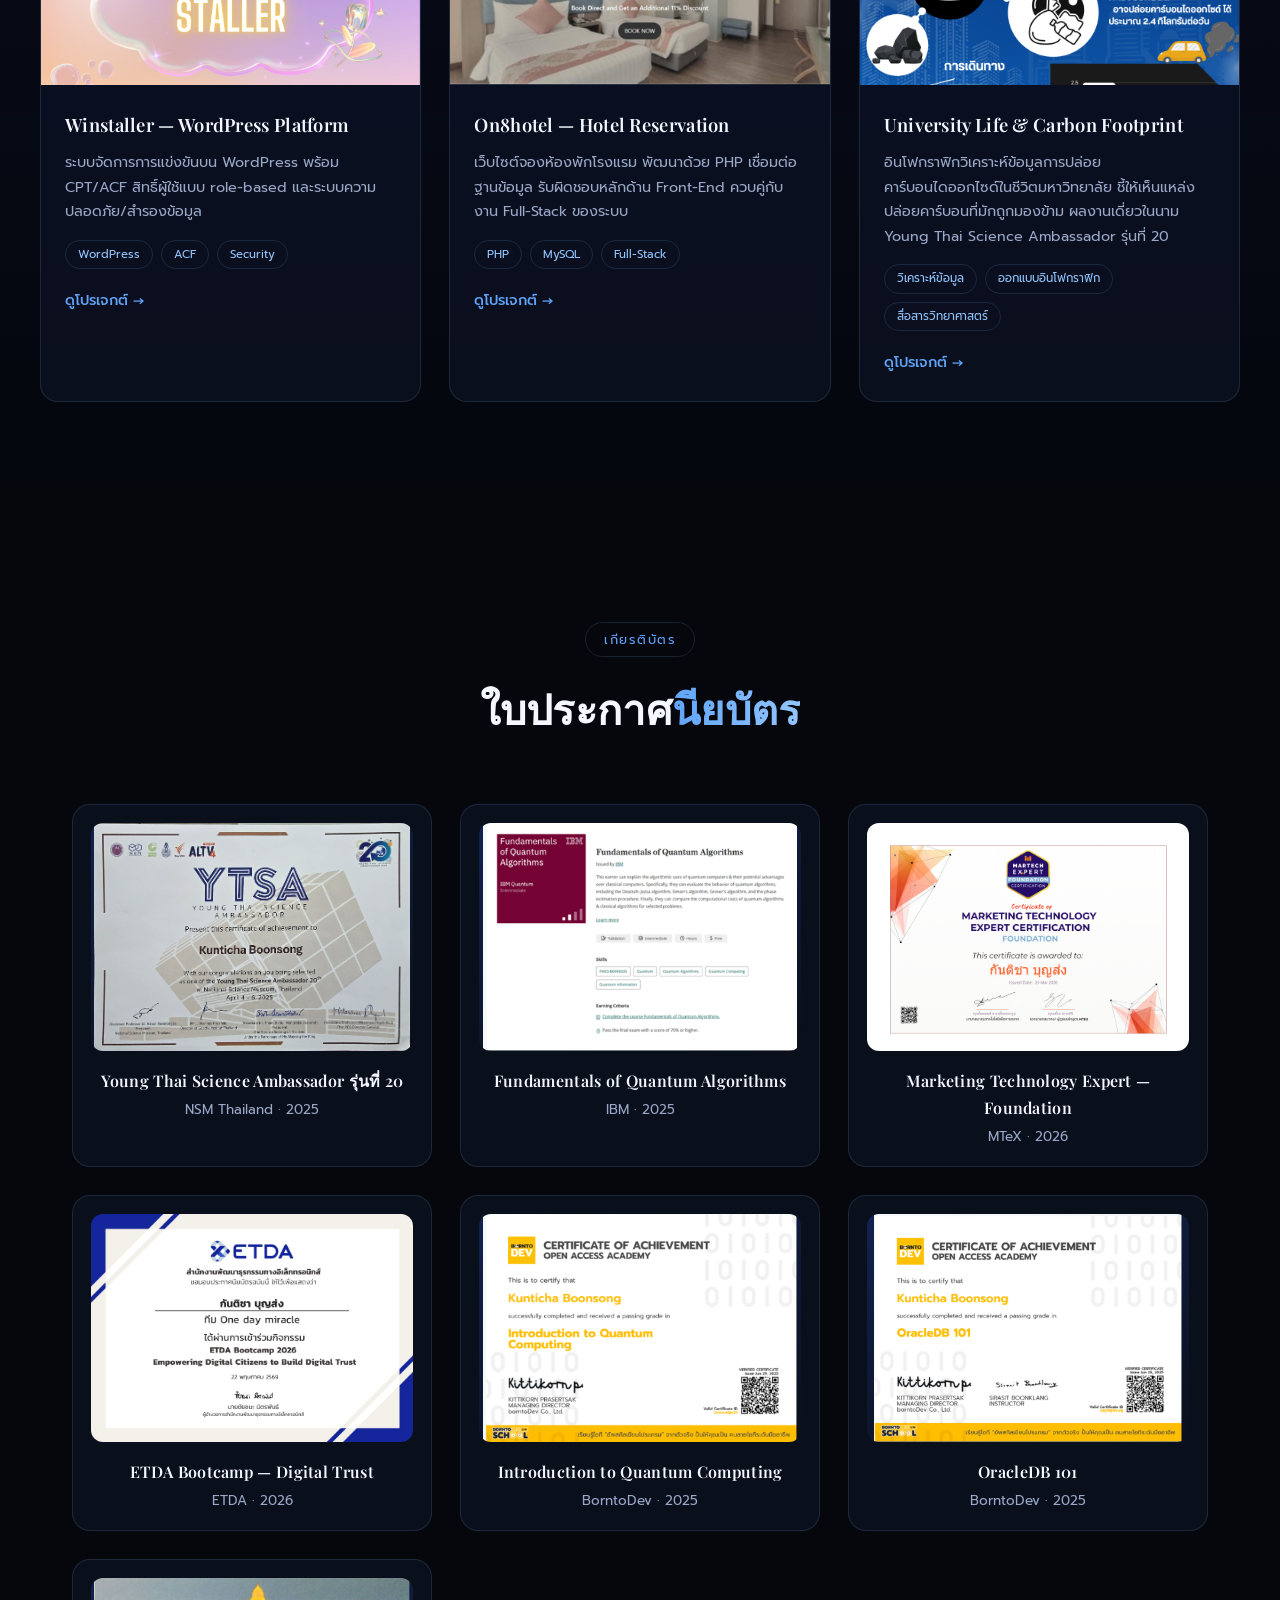
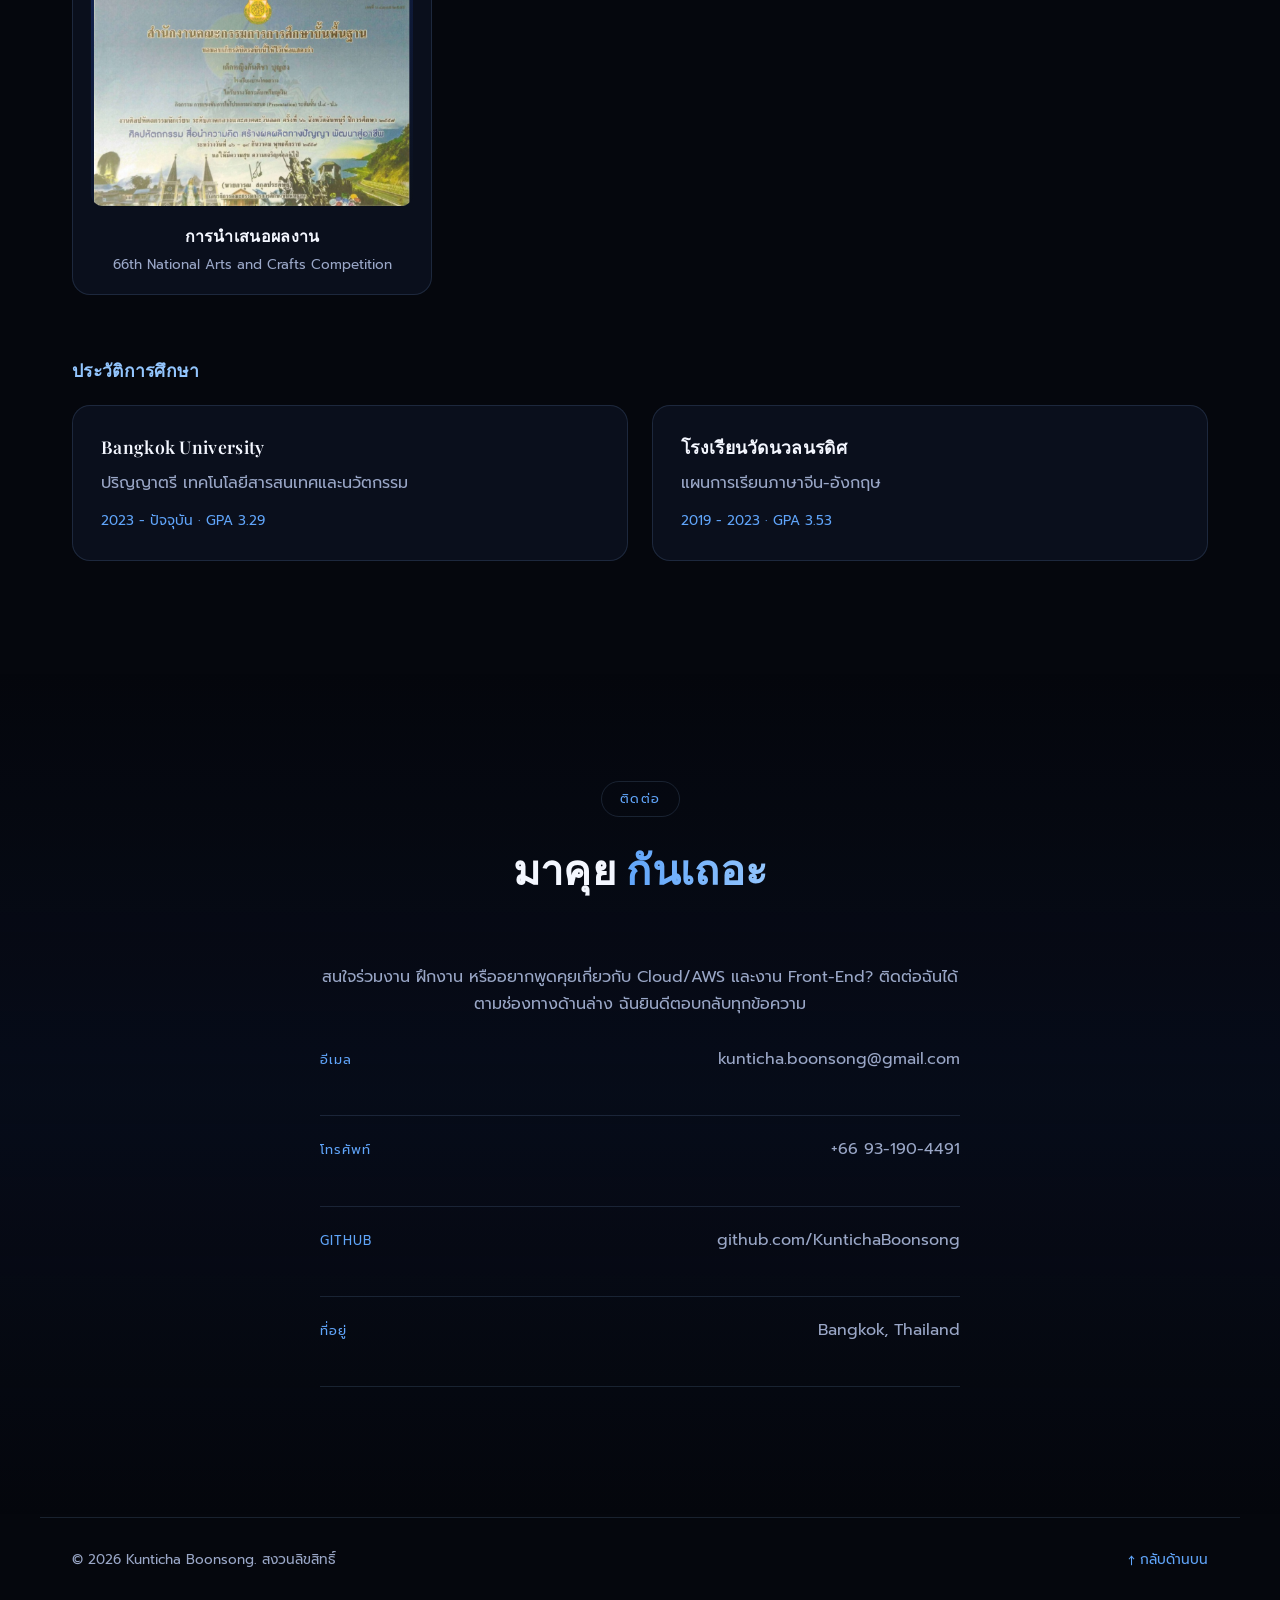
==== commit 69efc872: "Sync About me with resume Co-Authored-By: Claude Opus 5.5 <noreply@anthropic.com>" ====
--- a/index.html
+++ b/index.html
@@ -72,19 +72,16 @@
   <div class="about-grid">
     <div class="about-text reveal">
       <p class="lang-th">
-        นักศึกษาปี 4 สาขา IT Innovation ที่สนใจด้าน Cloud Computing หลังจากได้ลงมือสร้างระบบจริงผ่าน group project
-        ในมหาวิทยาลัย ซึ่งพัฒนาและ deploy AI Chatbot โดยใช้ AWS Lambda, API Gateway, S3, DynamoDB, Aurora
-        และบริการอื่นๆ ที่เกี่ยวข้องเบื้องต้น ประสบการณ์นี้ทำให้เห็นศักยภาพของเทคโนโลยีและรู้สึกสนใจในการสร้างระบบที่ตอบโจทย์การใช้งานจริง
-        จึงอยากต่อยอดความรู้ให้ลึกขึ้นผ่านประสบการณ์ตรง โดยมองหาโอกาสฝึกงานในสาย Cloud Engineer / Cloud Support
-        เพื่อเรียนรู้จากผู้เชี่ยวชาญและฝึกฝนทักษะด้าน Infrastructure ให้พร้อมสำหรับการทำงานในอนาคต
+        นักศึกษาปี 4 สาขา IT Innovation ที่มีประสบการณ์ลงมือ deploy AI Chatbot แบบ Serverless บน AWS (Lambda, API Gateway,
+        S3, DynamoDB) ผ่าน group project ในมหาวิทยาลัย มีประสบการณ์จากรายวิชาด้าน Linux, Virtual Machines และ Docker
+        รวมถึงประสบการณ์ดูแลความปลอดภัยและการสำรองข้อมูลของระบบในโปรเจกต์ WordPress ปัจจุบันกำลังมองหาโอกาสฝึกงานสาย
+        DevOps / Cloud Engineer เพื่อเรียนรู้จากผู้เชี่ยวชาญและสร้างทักษะจริงด้าน deployment, containers และ CI/CD
       </p>
       <p class="lang-en">
-        A 4th-year IT Innovation student interested in cloud computing after building a real system through a
-        university group project developing and deploying an AI chatbot using AWS Lambda, API Gateway, S3, DynamoDB,
-        and other related foundational services. That experience revealed the potential of the technology and sparked
-        a genuine interest in building systems that solve real-world problems. Eager to deepen this knowledge through
-        hands-on experience, he's now seeking a Cloud Engineer / Cloud Support internship to learn from experienced
-        professionals and build the infrastructure skills needed for a future in cloud engineering.
+        A 4th-year IT Innovation student with hands-on experience deploying a serverless AI chatbot on AWS (Lambda, API Gateway,
+        S3, DynamoDB) through a university group project. Coursework experience with Linux, virtual machines, and Docker, along
+        with experience maintaining system security and backups on a WordPress project. Now seeking a DevOps / Cloud Engineer
+        internship to learn from experienced professionals and build hands-on skills in deployment, containers, and CI/CD.
       </p>
       <div class="about-info">
         <div><span data-th="ชื่อ" data-en="Name">ชื่อ</span><p>Kunticha Boonsong</p></div>
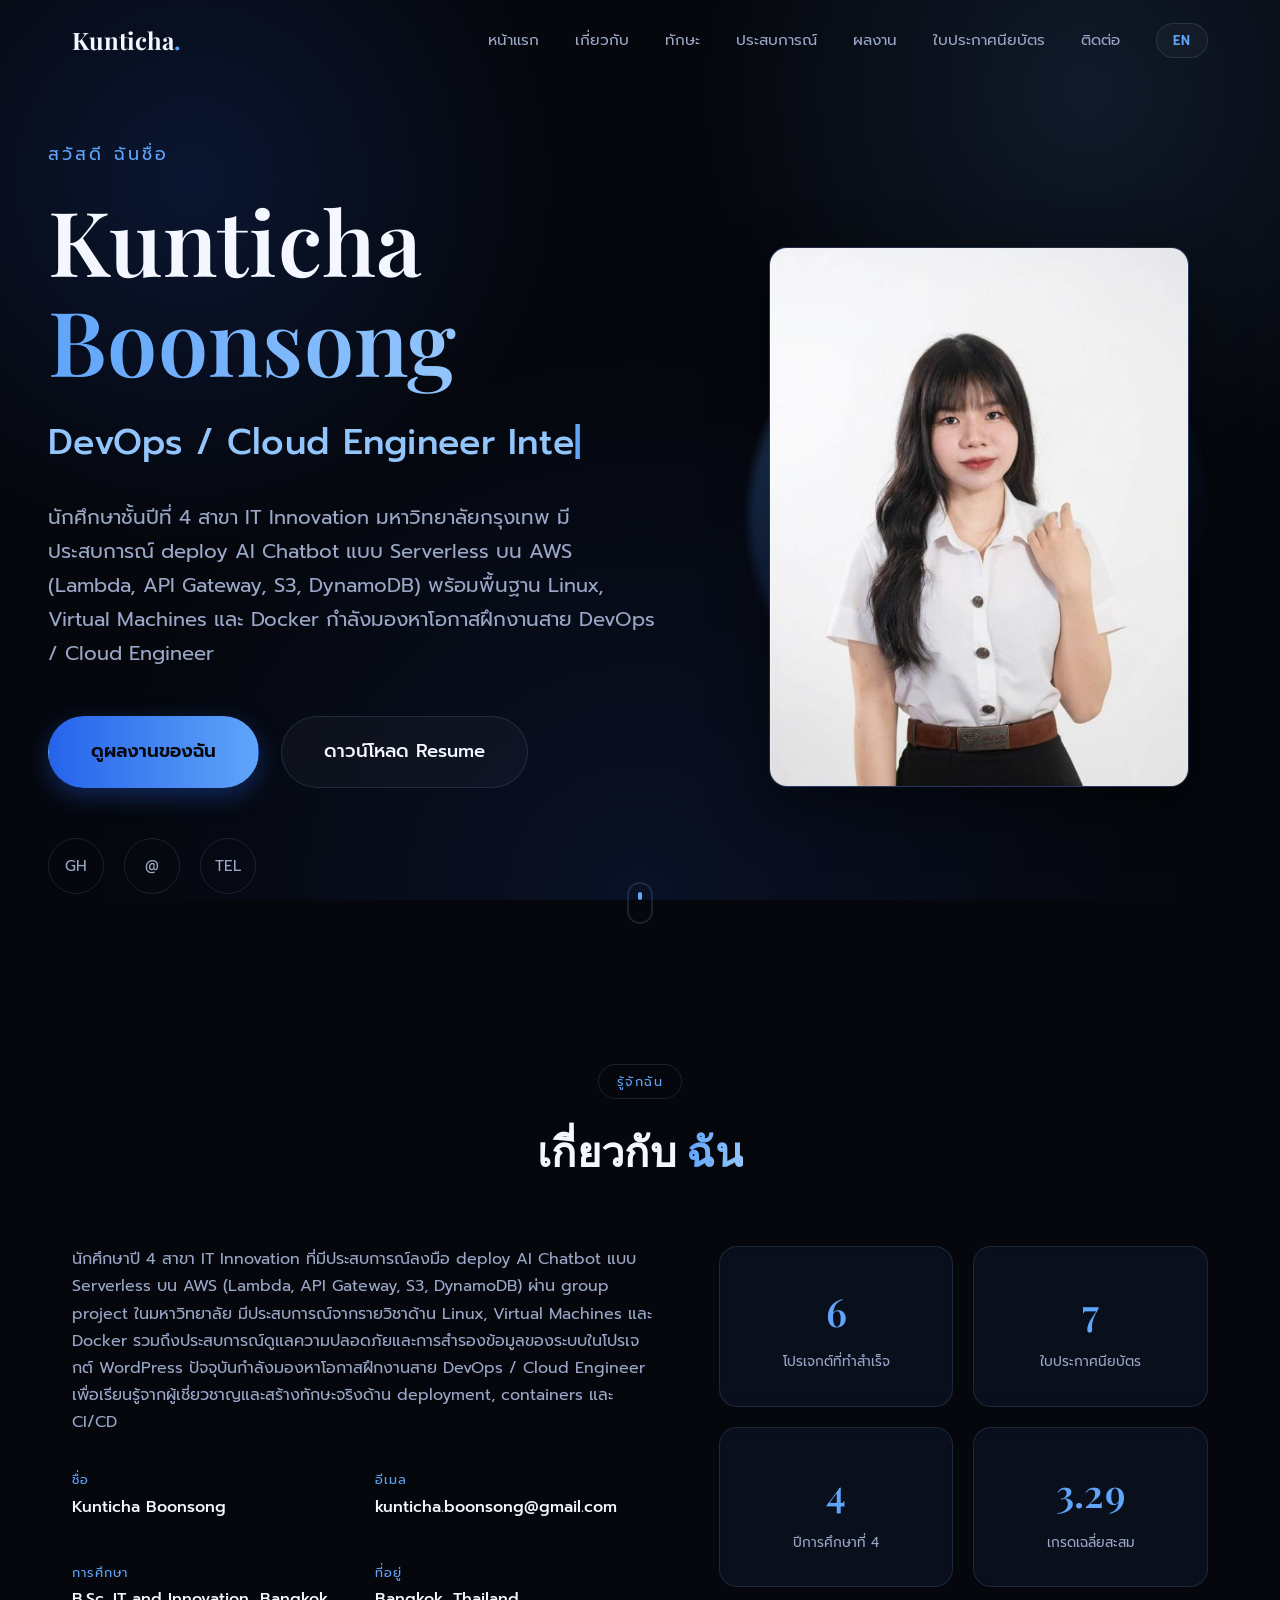
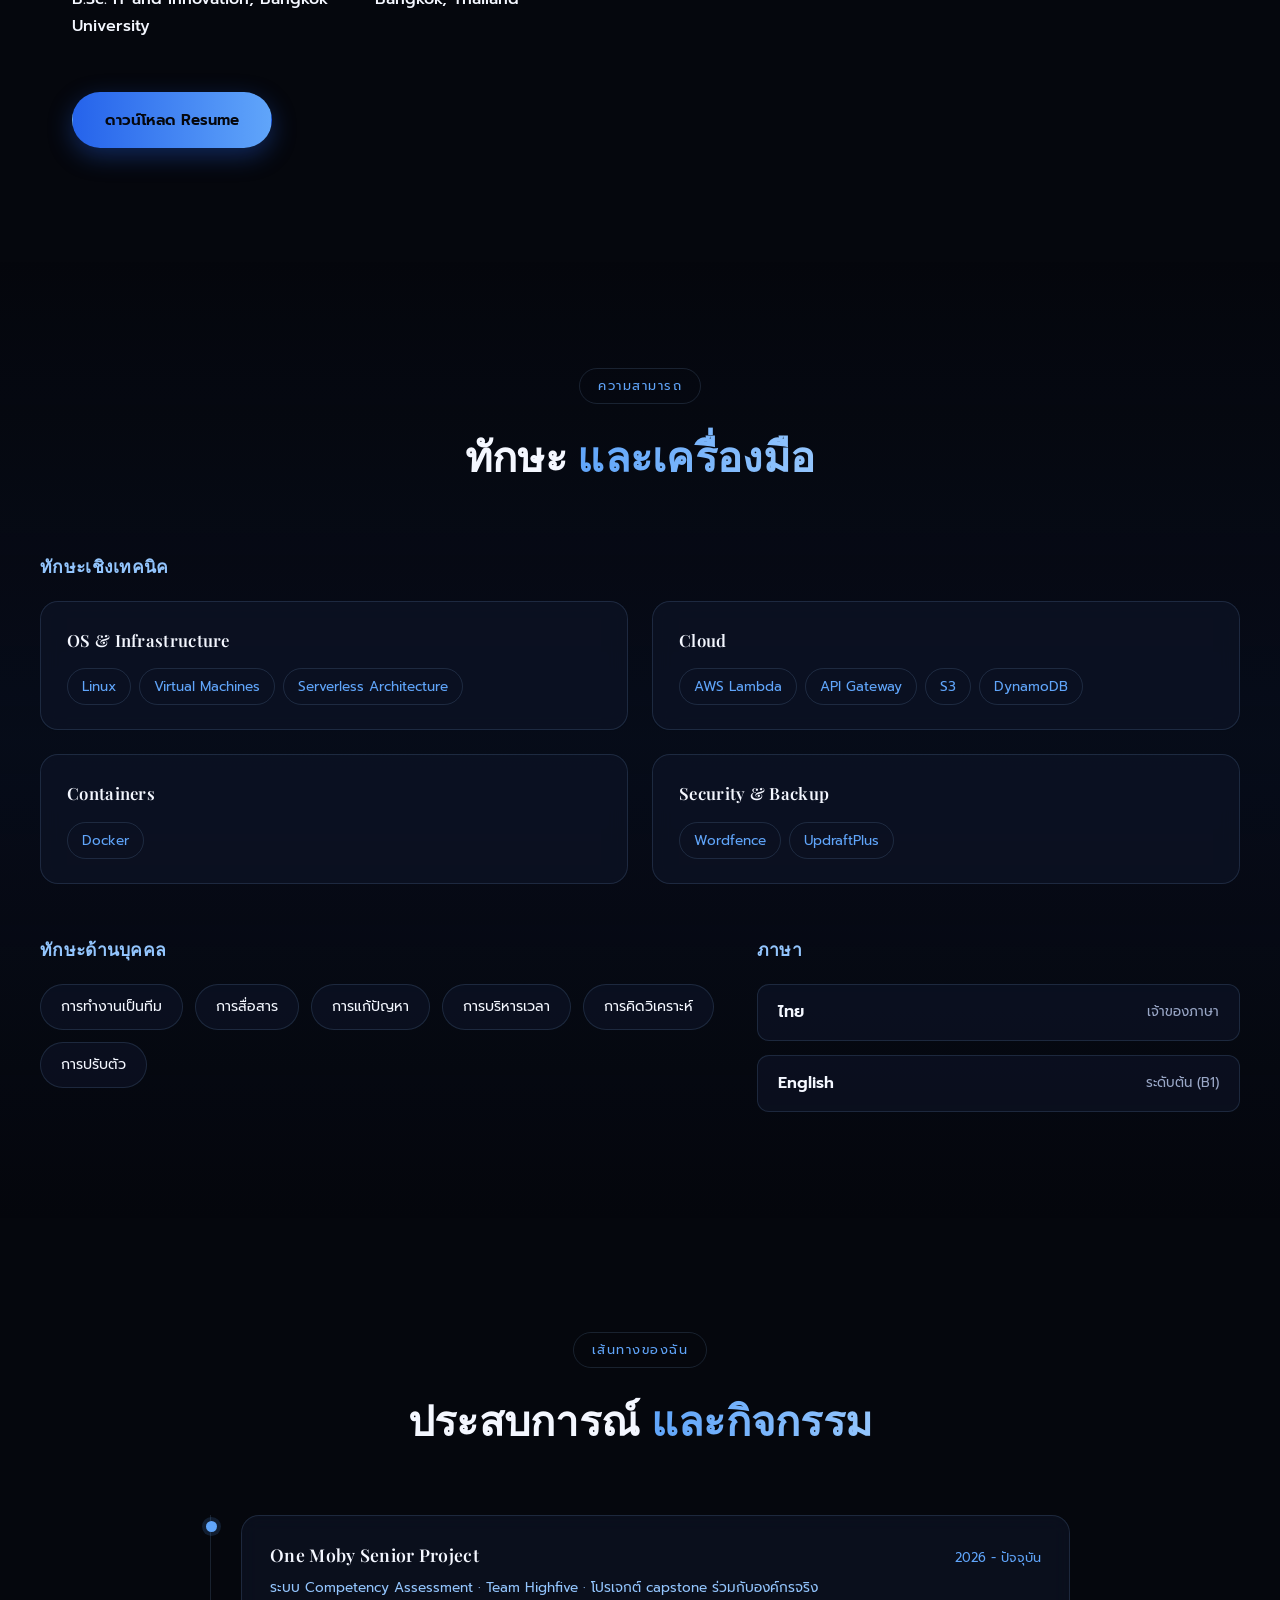
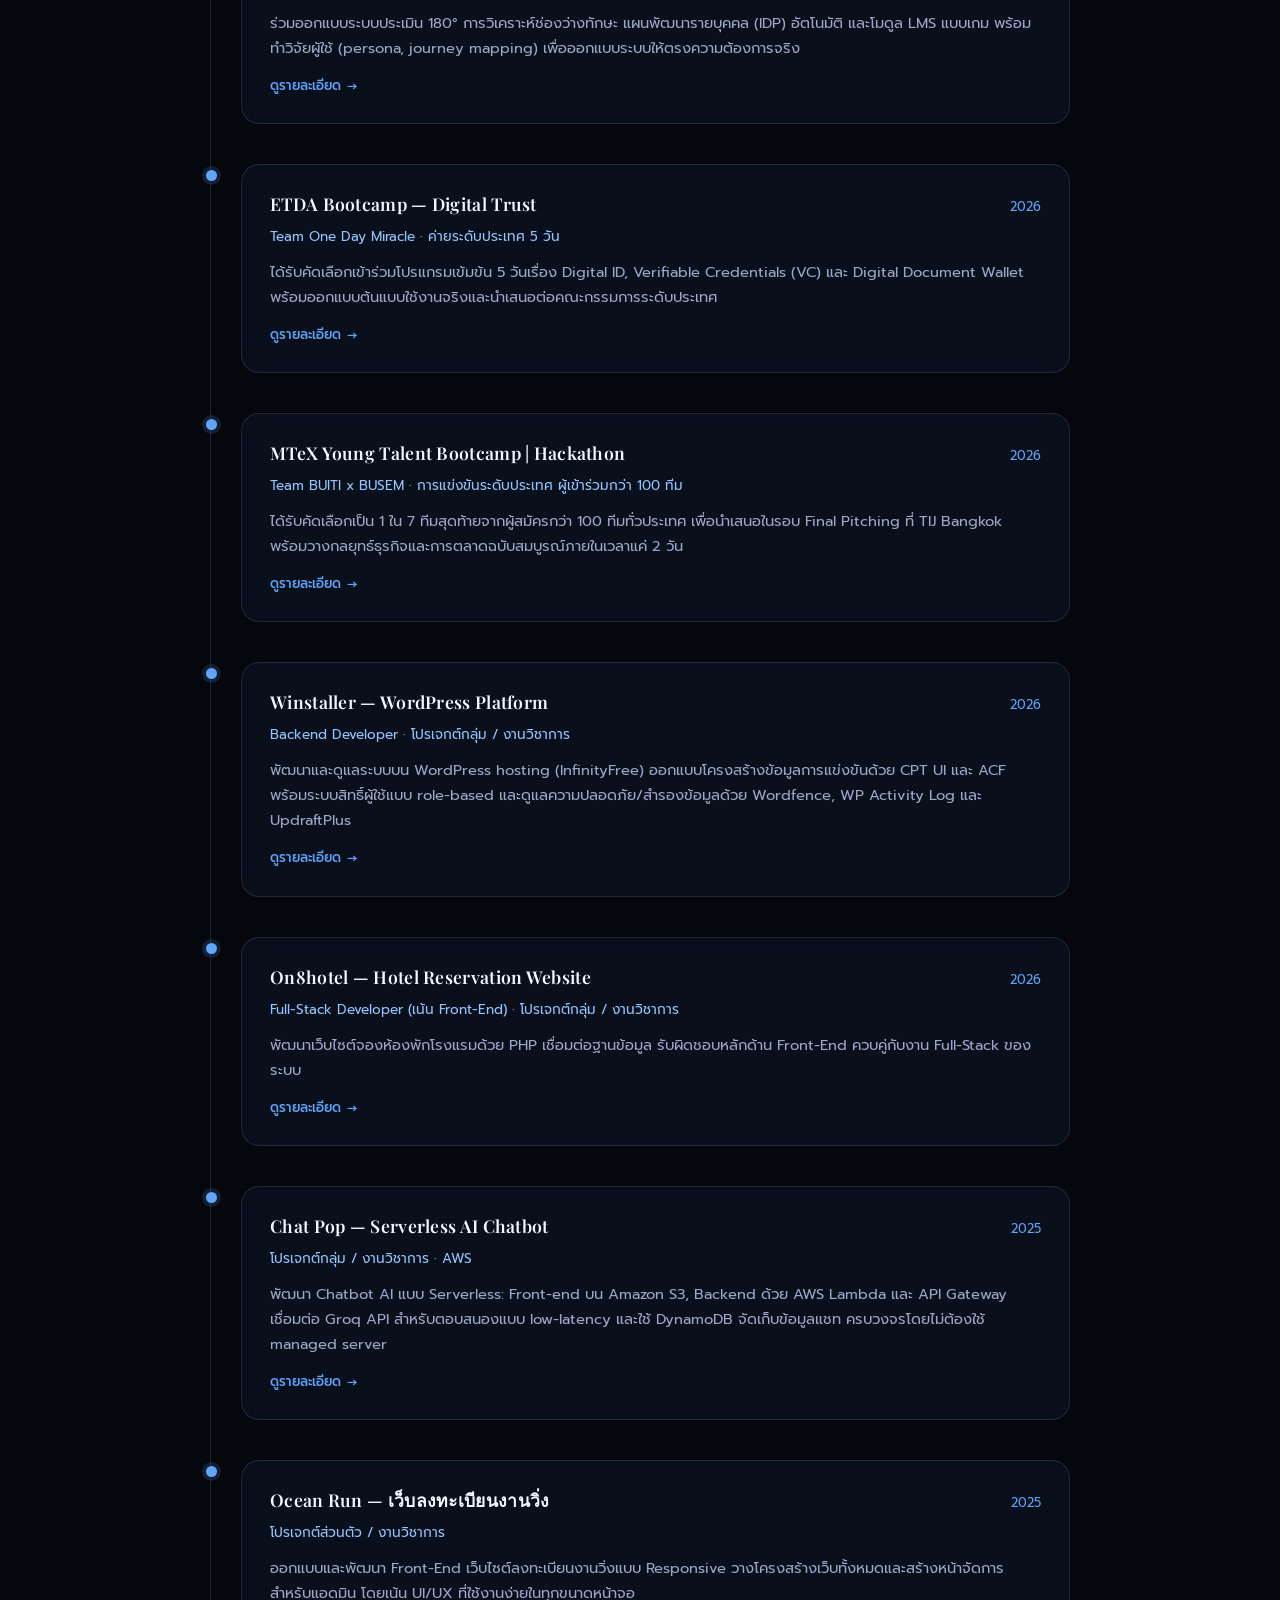
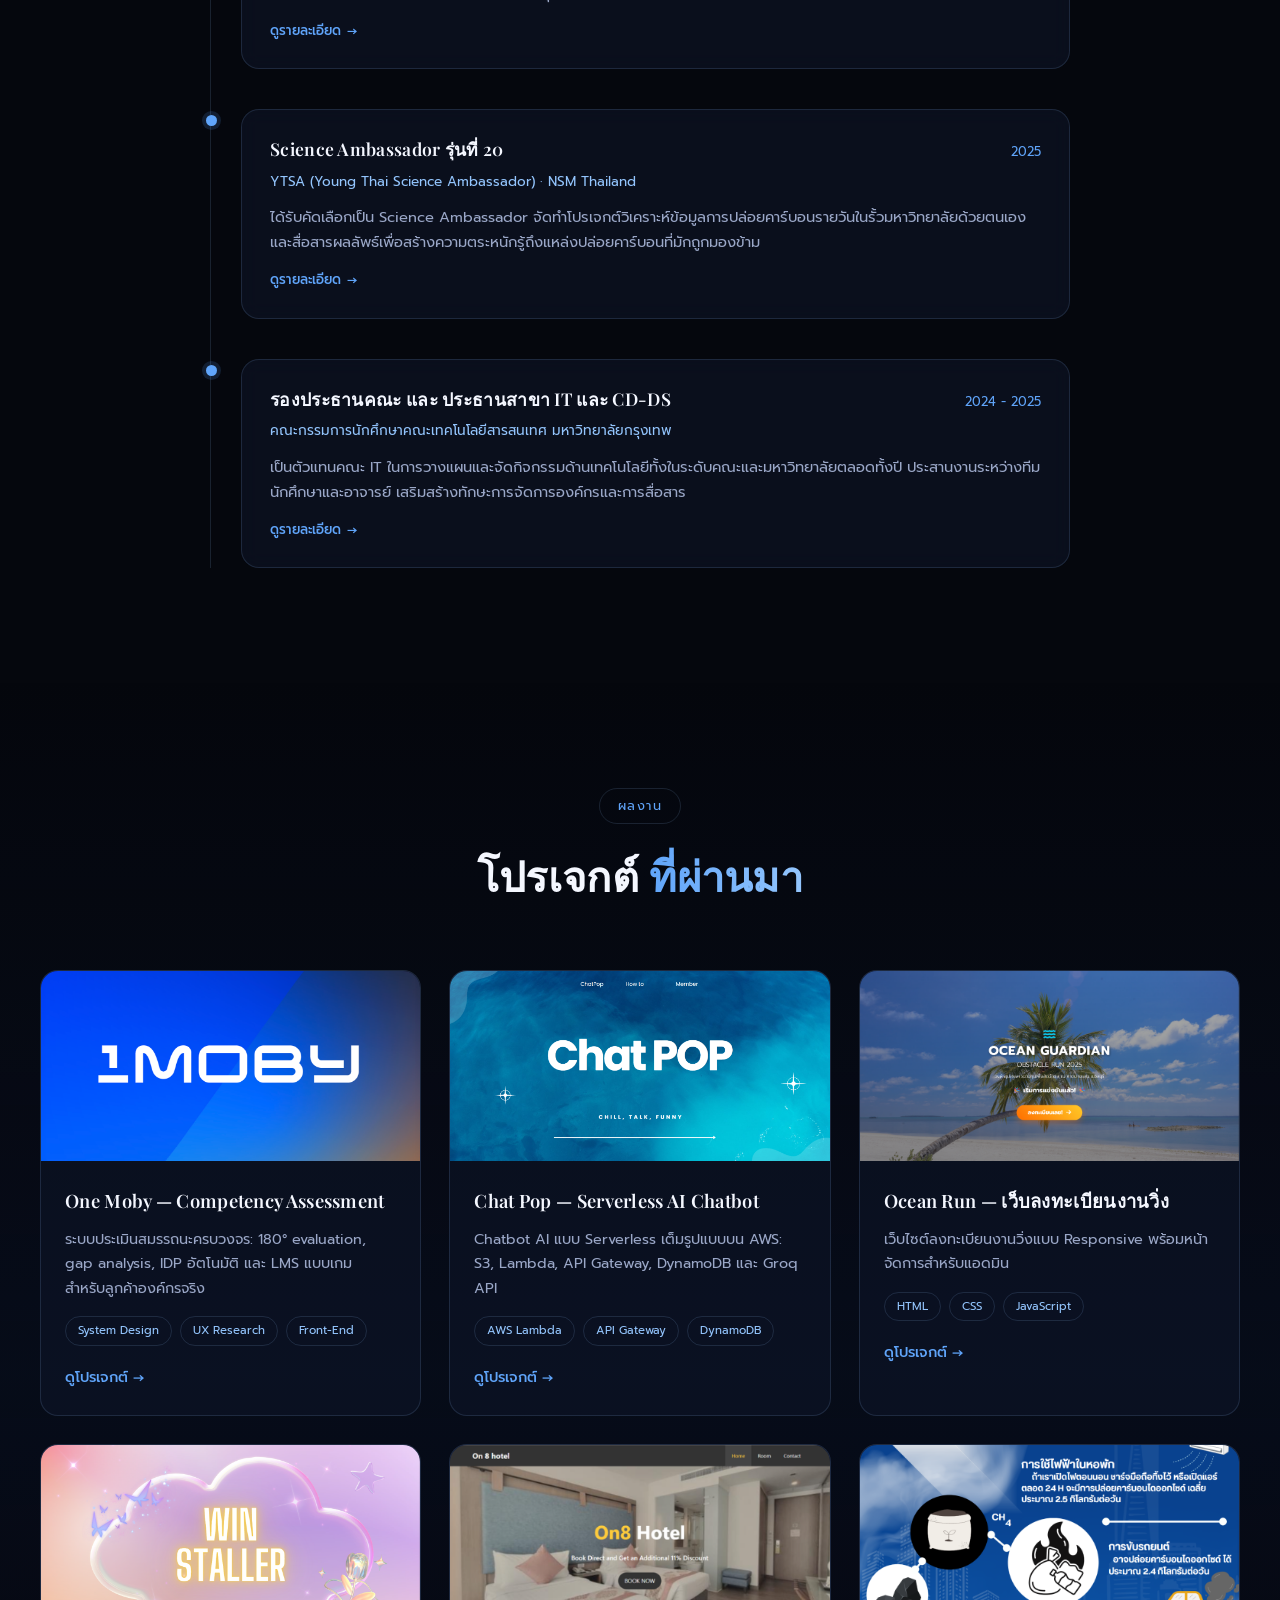
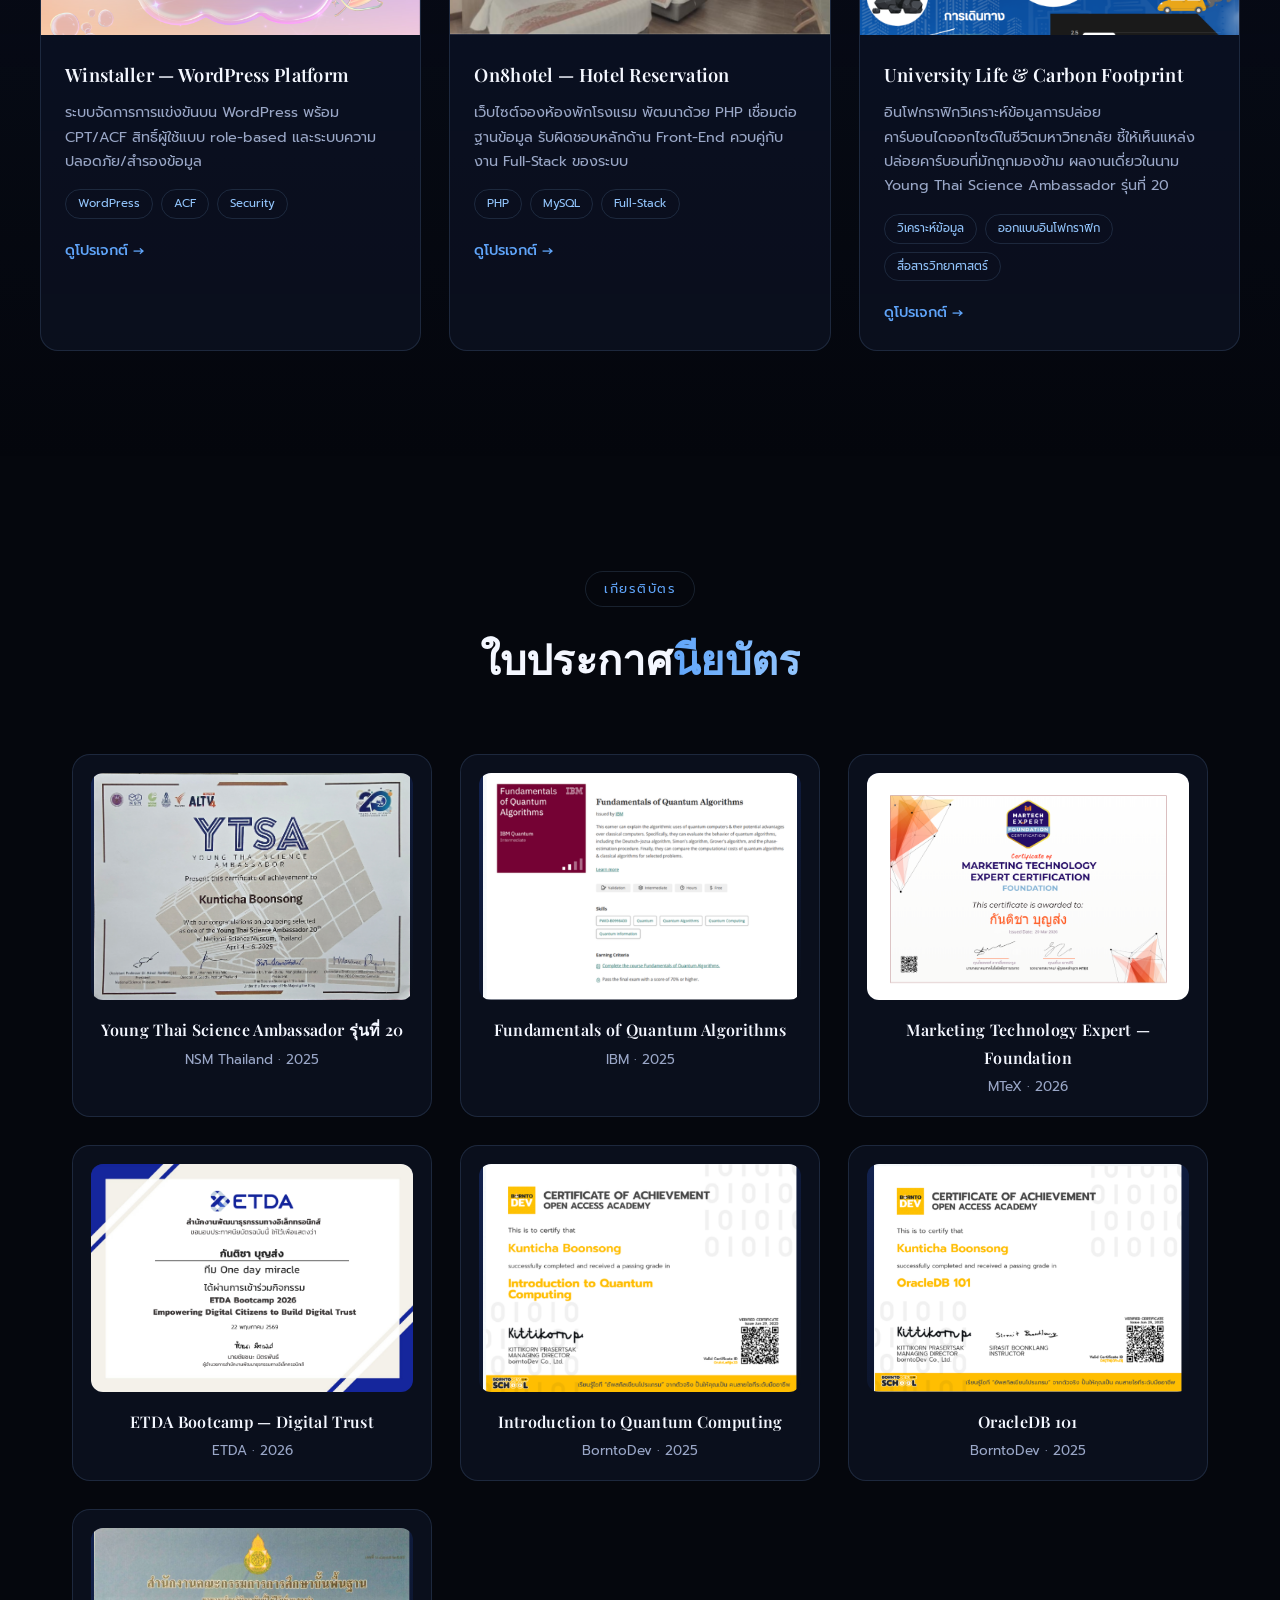
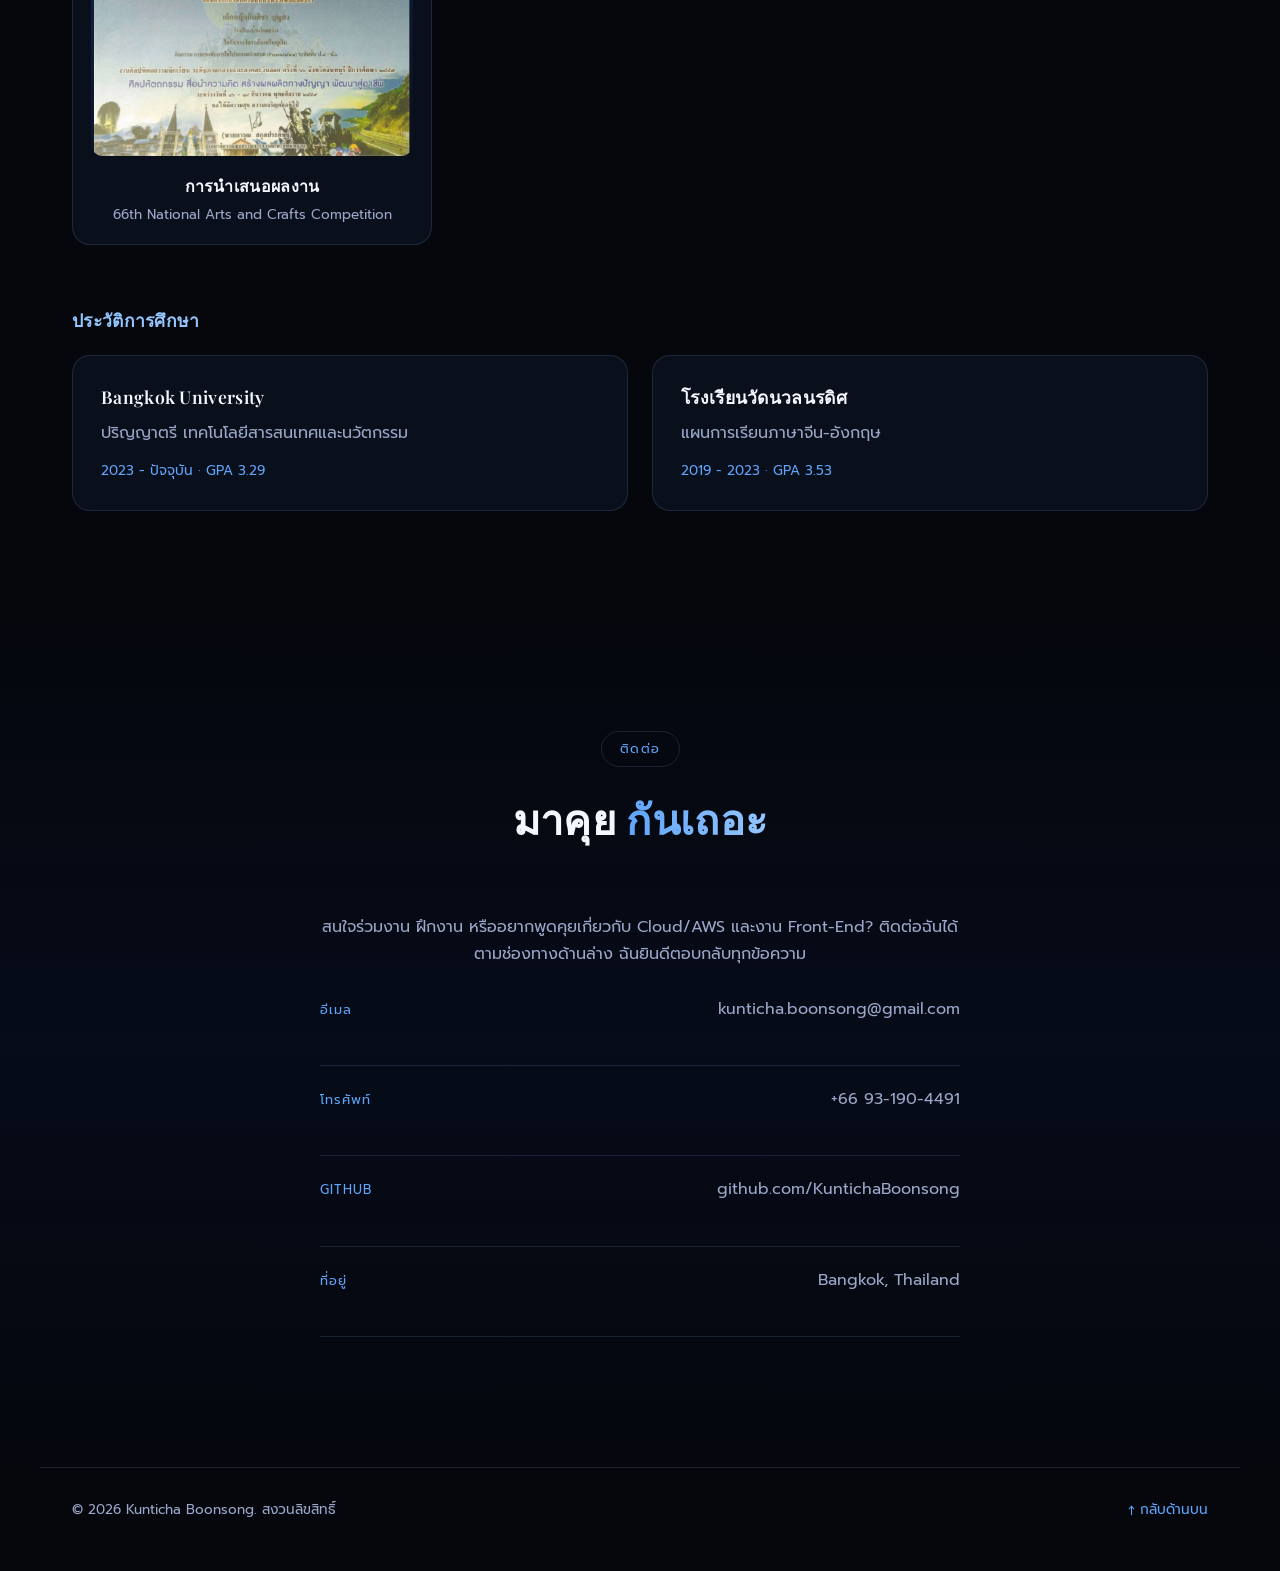
==== commit 6c819ae3: "Match technical skills to resume Co-Authored-By: Claude Opus 5.5 <noreply@anthropic.com>" ====
--- a/index.html
+++ b/index.html
@@ -7,7 +7,7 @@
 <link rel="preconnect" href="https://fonts.googleapis.com">
 <link rel="preconnect" href="https://fonts.gstatic.com" crossorigin>
 <link href="https://fonts.googleapis.com/css2?family=Playfair+Display:wght@500;600;700&family=Prompt:wght@300;400;500;600;700&display=swap" rel="stylesheet">
-<link rel="stylesheet" href="css/style.css?v=7">
+<link rel="stylesheet" href="css/style.css?v=8">
 </head>
 <body data-lang="th">
 
@@ -121,28 +121,20 @@
   <h3 class="skills-subhead" data-th="ทักษะเชิงเทคนิค" data-en="Technical Skills">ทักษะเชิงเทคนิค</h3>
   <div class="skills-grid reveal">
     <div class="skill-card">
-      <div class="skill-top"><span>AWS (Lambda, API Gateway, S3, DynamoDB)</span><span>75%</span></div>
-      <div class="bar"><i style="--w:75%"></i></div>
+      <h4 class="skill-name" data-th="OS &amp; Infrastructure" data-en="OS &amp; Infrastructure">OS &amp; Infrastructure</h4>
+      <div class="skill-tags"><span>Linux</span><span>Virtual Machines</span><span>Serverless Architecture</span></div>
     </div>
     <div class="skill-card">
-      <div class="skill-top"><span data-th="Data analysis " data-en="Data Analysis">วิเคราะห์ข้อมูล</span><span>90%</span></div>
-      <div class="bar"><i style="--w:90%"></i></div>
+      <h4 class="skill-name" data-th="Cloud" data-en="Cloud">Cloud</h4>
+      <div class="skill-tags"><span>AWS Lambda</span><span>API Gateway</span><span>S3</span><span>DynamoDB</span></div>
     </div>
     <div class="skill-card">
-      <div class="skill-top"><span>HTML / CSS / JavaScript</span><span>60%</span></div>
-      <div class="bar"><i style="--w:60%"></i></div>
+      <h4 class="skill-name" data-th="Containers" data-en="Containers">Containers</h4>
+      <div class="skill-tags"><span>Docker</span></div>
     </div>
     <div class="skill-card">
-      <div class="skill-top"><span data-th="การพัฒนาเว็บ" data-en="Web Development">การพัฒนาเว็บ</span><span>65%</span></div>
-      <div class="bar"><i style="--w:65%"></i></div>
-    </div>
-    <div class="skill-card">
-      <div class="skill-top"><span data-th="การวิเคราะห์ธุรกิจและออกแบบระบบ" data-en="Business Analysis &amp; System Design">การวิเคราะห์ธุรกิจและออกแบบระบบ</span><span>82%</span></div>
-      <div class="bar"><i style="--w:82%"></i></div>
-    </div>
-    <div class="skill-card">
-      <div class="skill-top"><span>Microsoft Office (Visio, Word, Excel)</span><span>85%</span></div>
-      <div class="bar"><i style="--w:85%"></i></div>
+      <h4 class="skill-name" data-th="Security &amp; Backup" data-en="Security &amp; Backup">Security &amp; Backup</h4>
+      <div class="skill-tags"><span>Wordfence</span><span>UpdraftPlus</span></div>
     </div>
   </div>
 
--- a/css/style.css
+++ b/css/style.css
@@ -468,6 +468,15 @@
   transition: width 1.4s var(--ease);
 }
 .skill-card.in-view .bar i { width: var(--w); }
+.skill-name { font-size: 1.05rem; font-weight: 600; margin-bottom: 14px; }
+.skill-tags { display: flex; flex-wrap: wrap; gap: 8px; }
+.skill-tags span {
+  padding: 6px 14px;
+  border-radius: 999px;
+  border: 1px solid var(--border);
+  color: var(--blue-light);
+  font-size: 0.85rem;
+}
 
 .skills-secondary {
   display: grid;
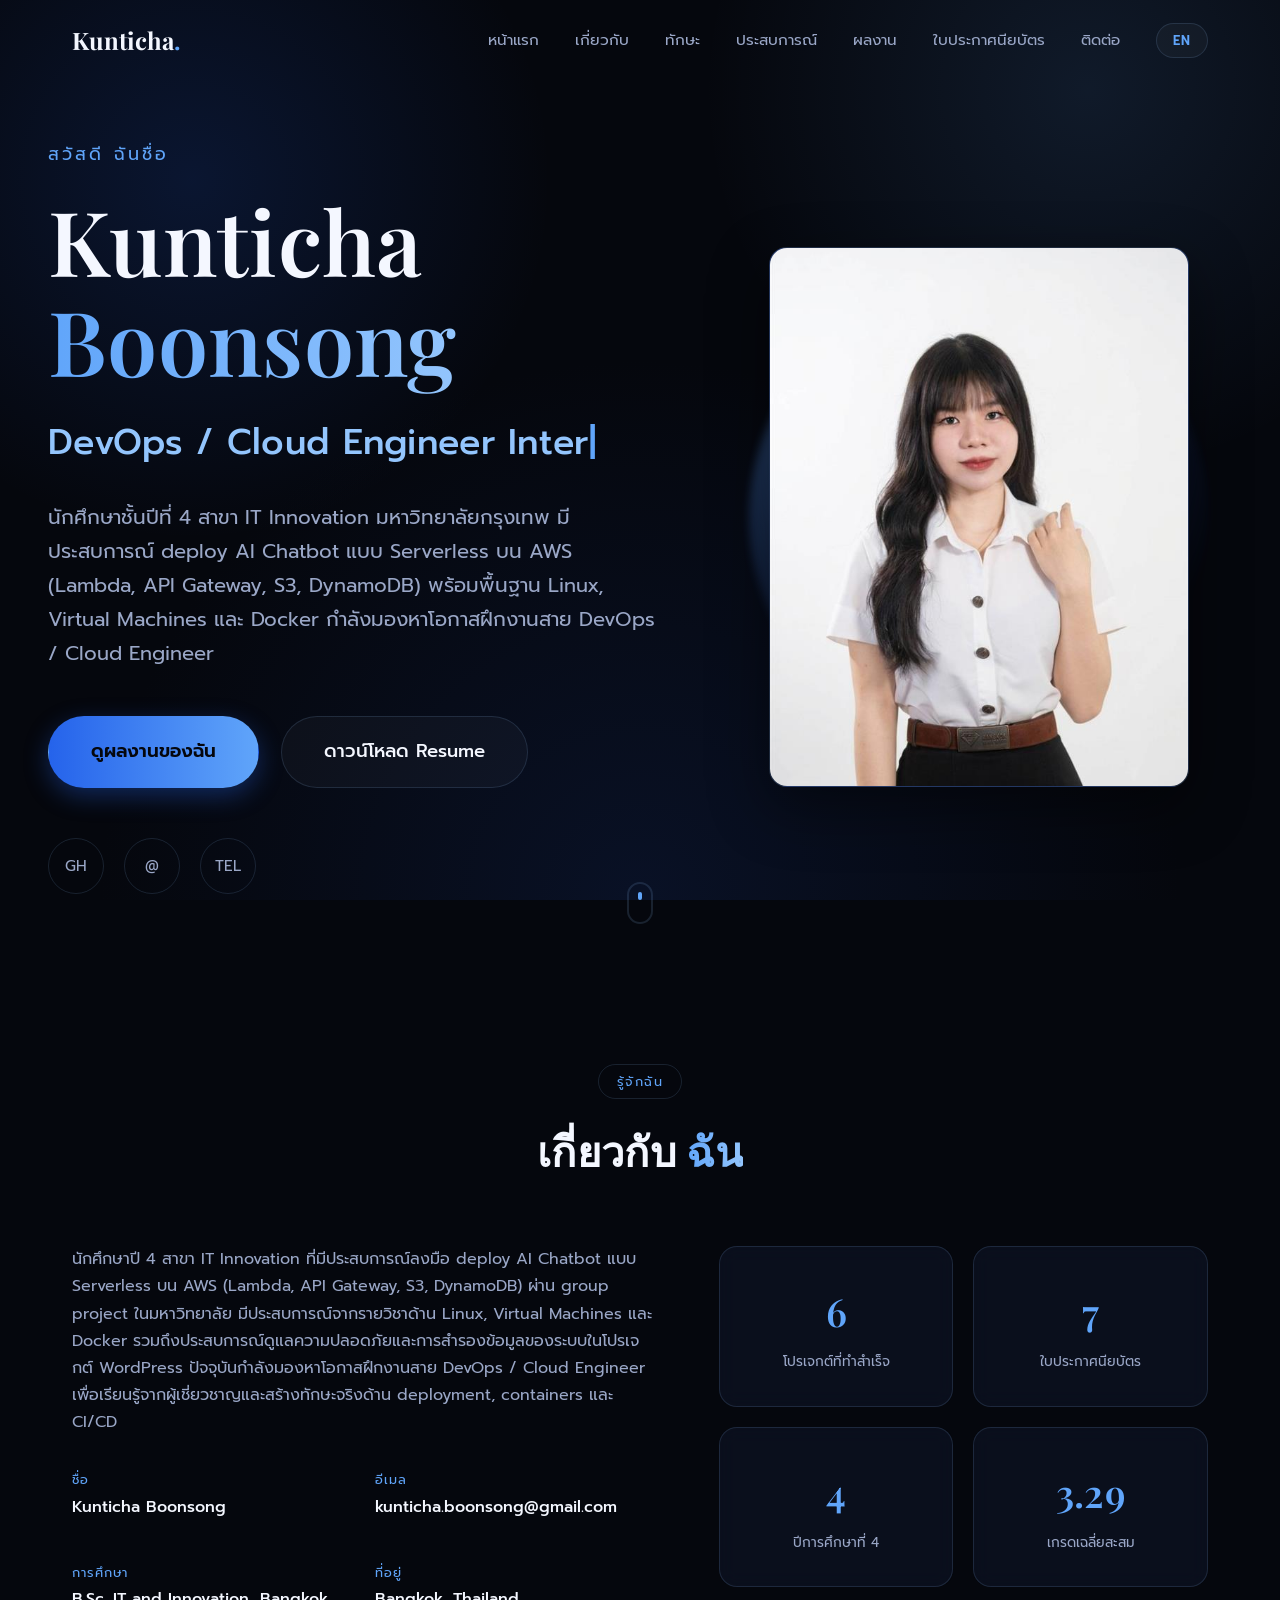
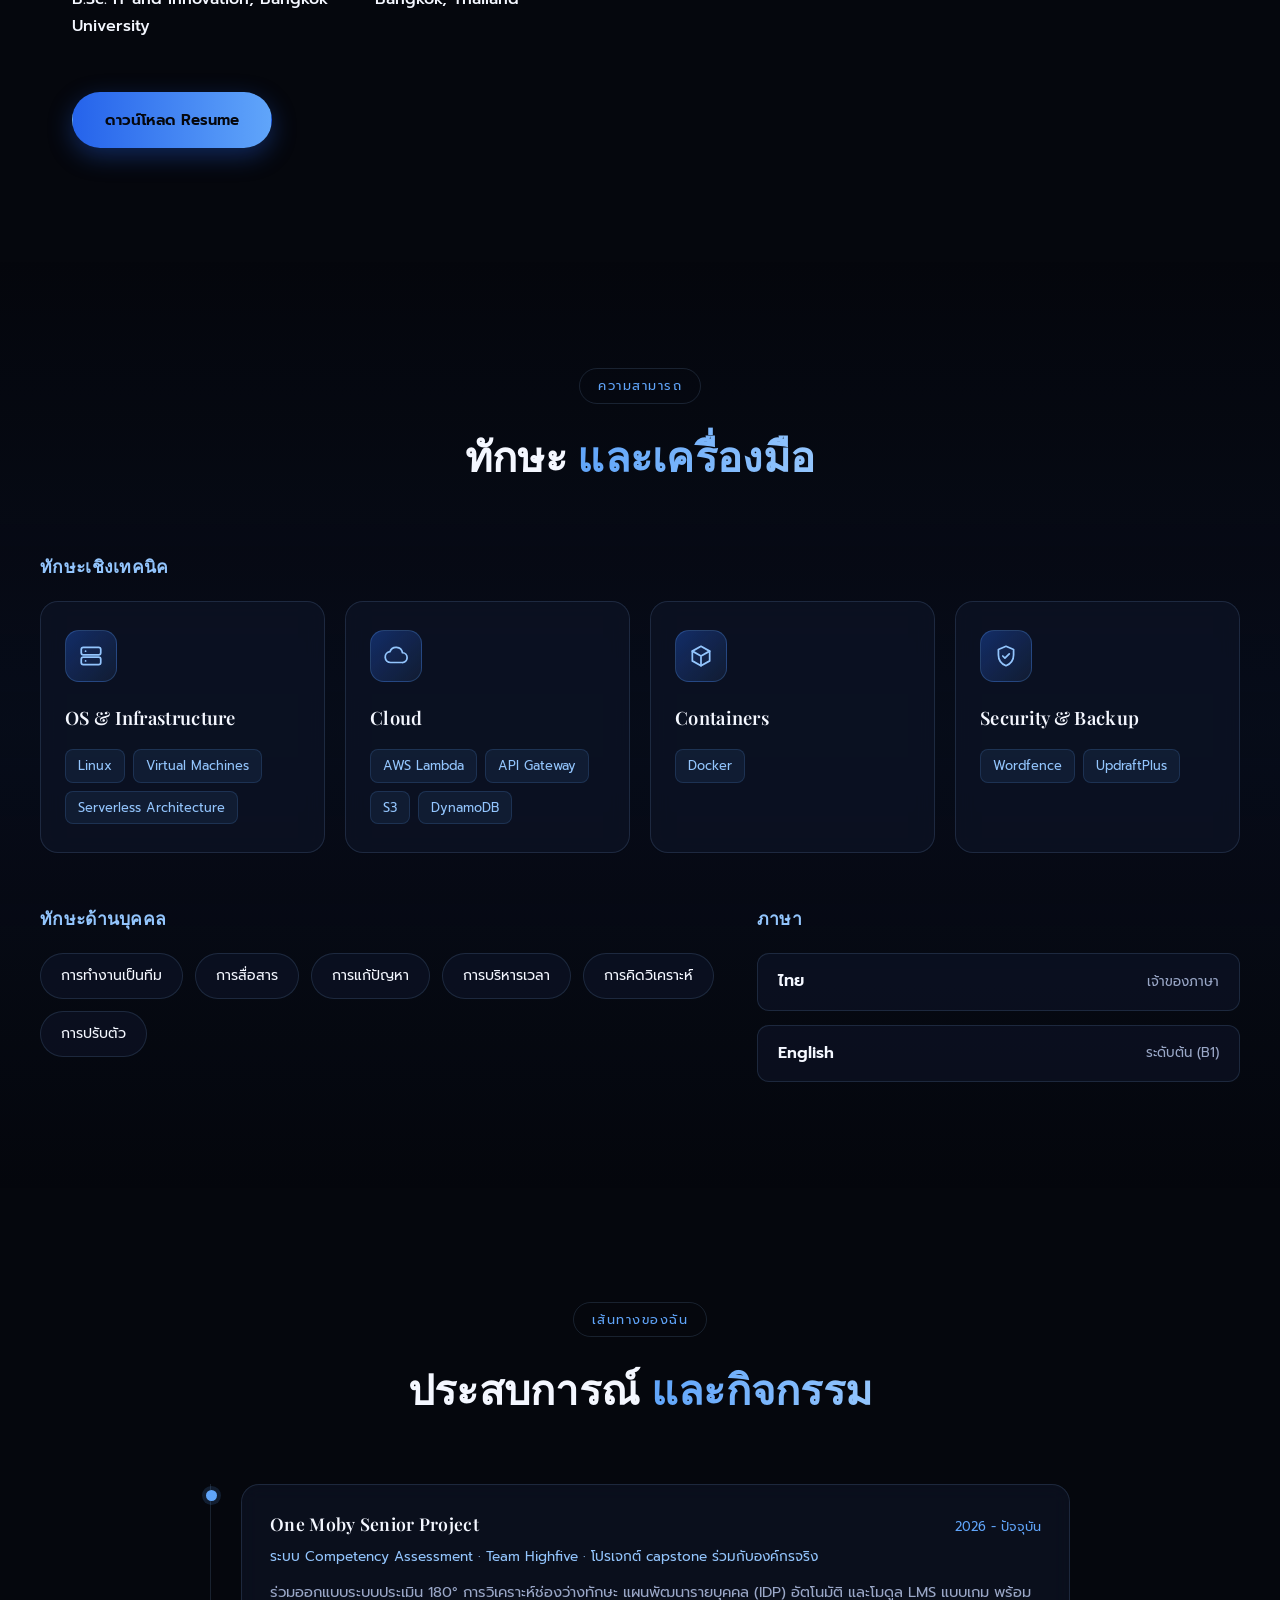
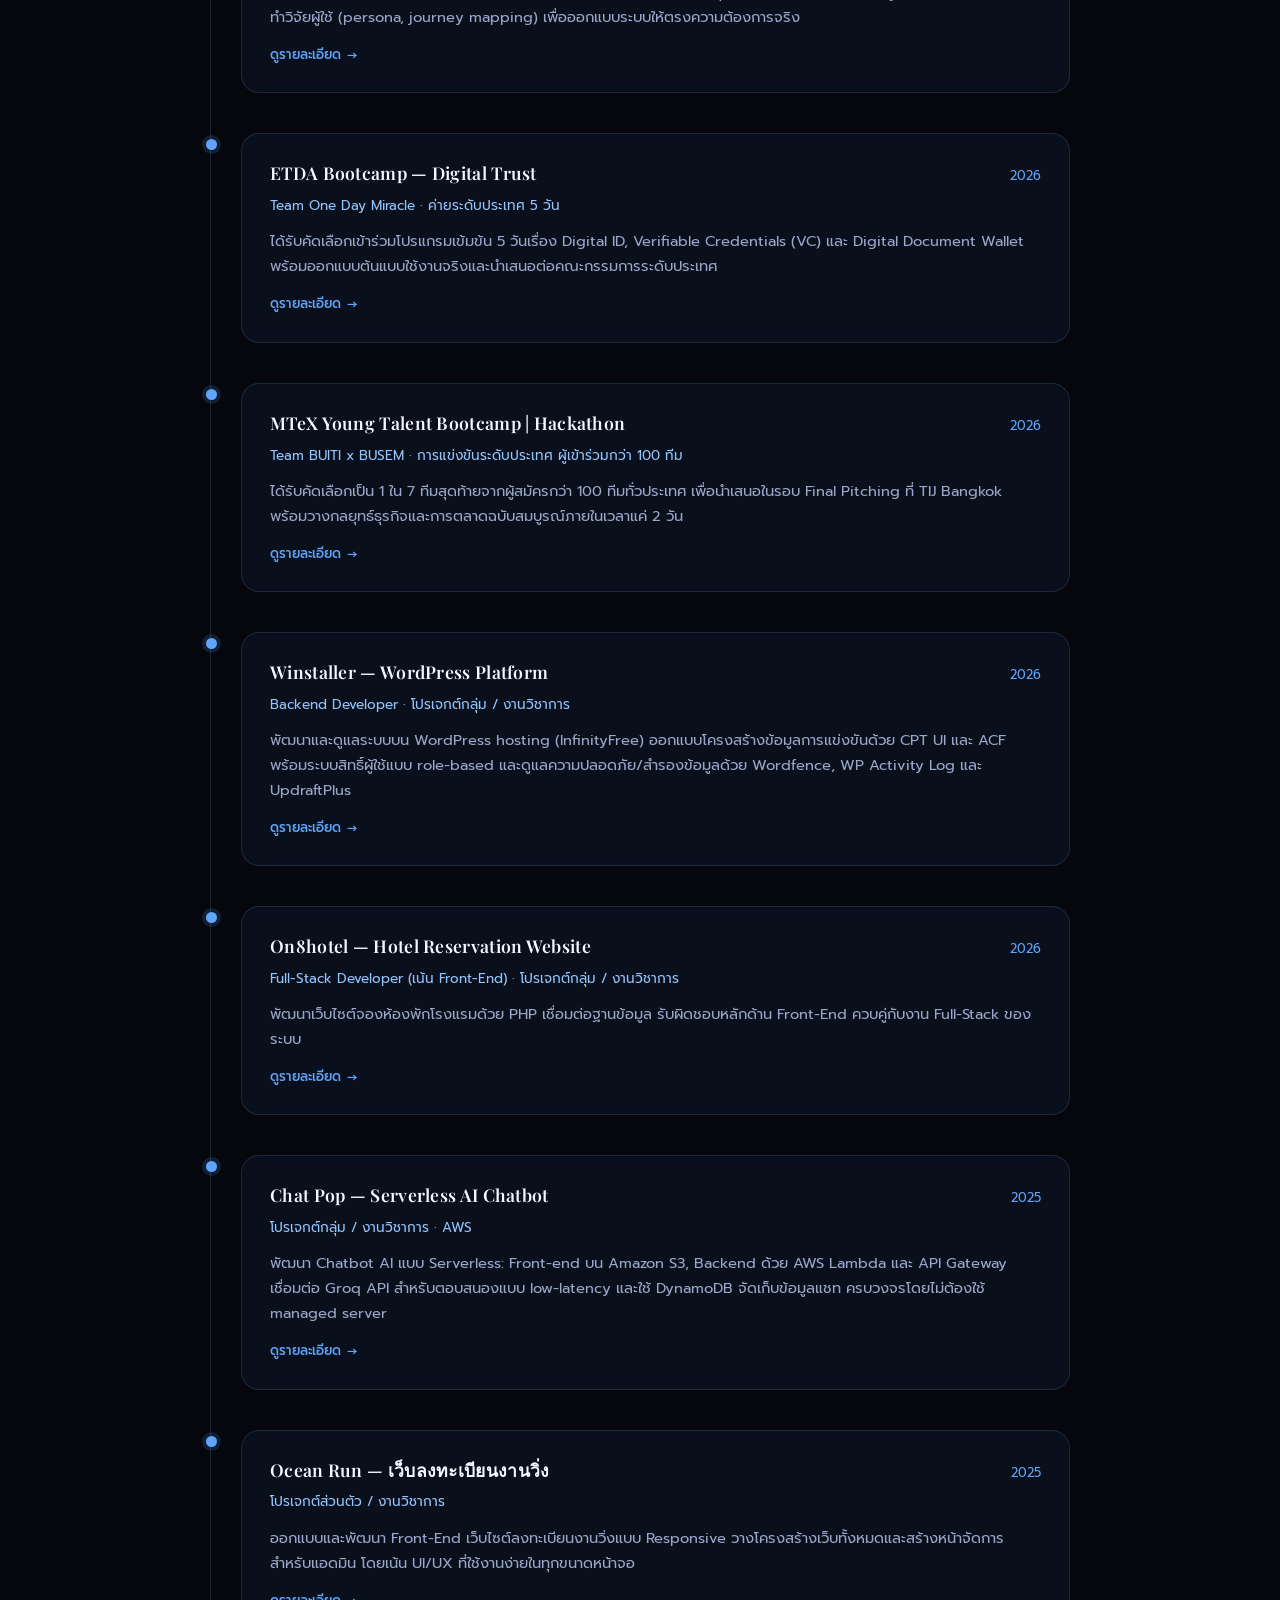
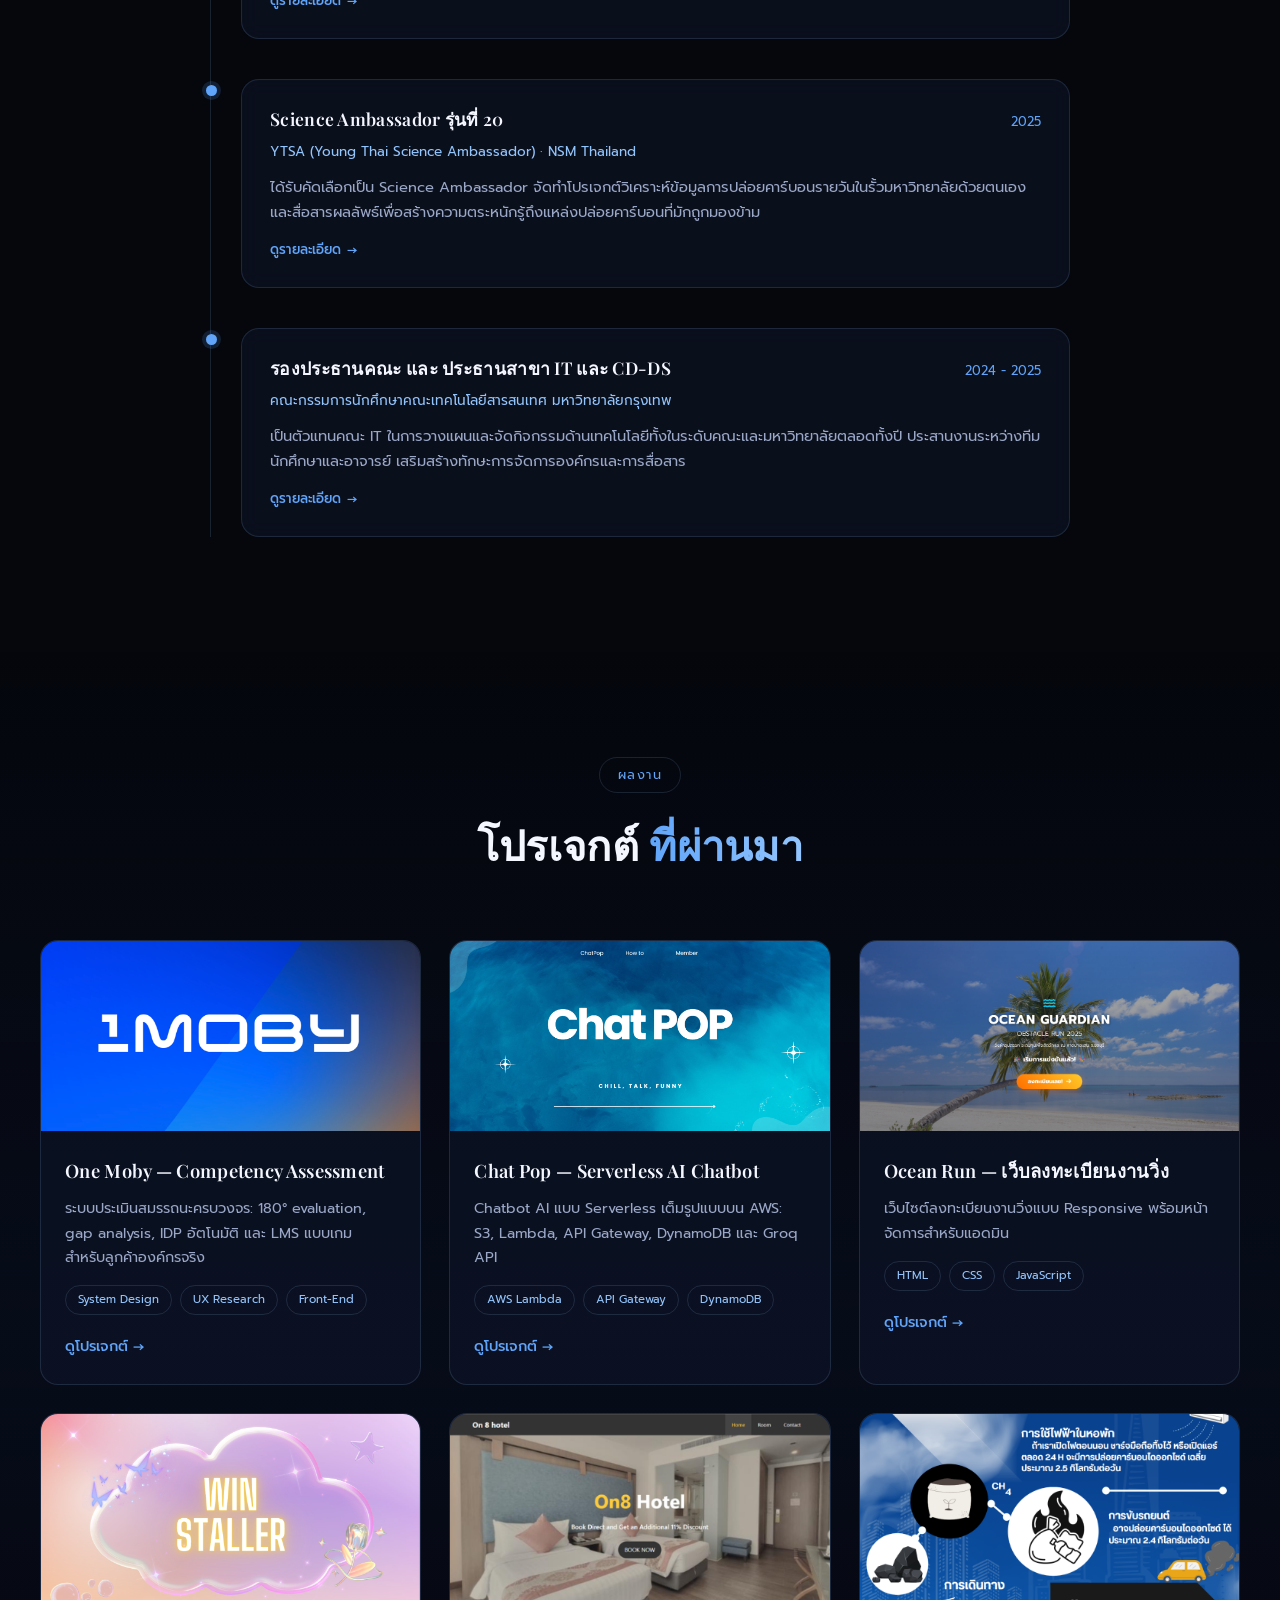
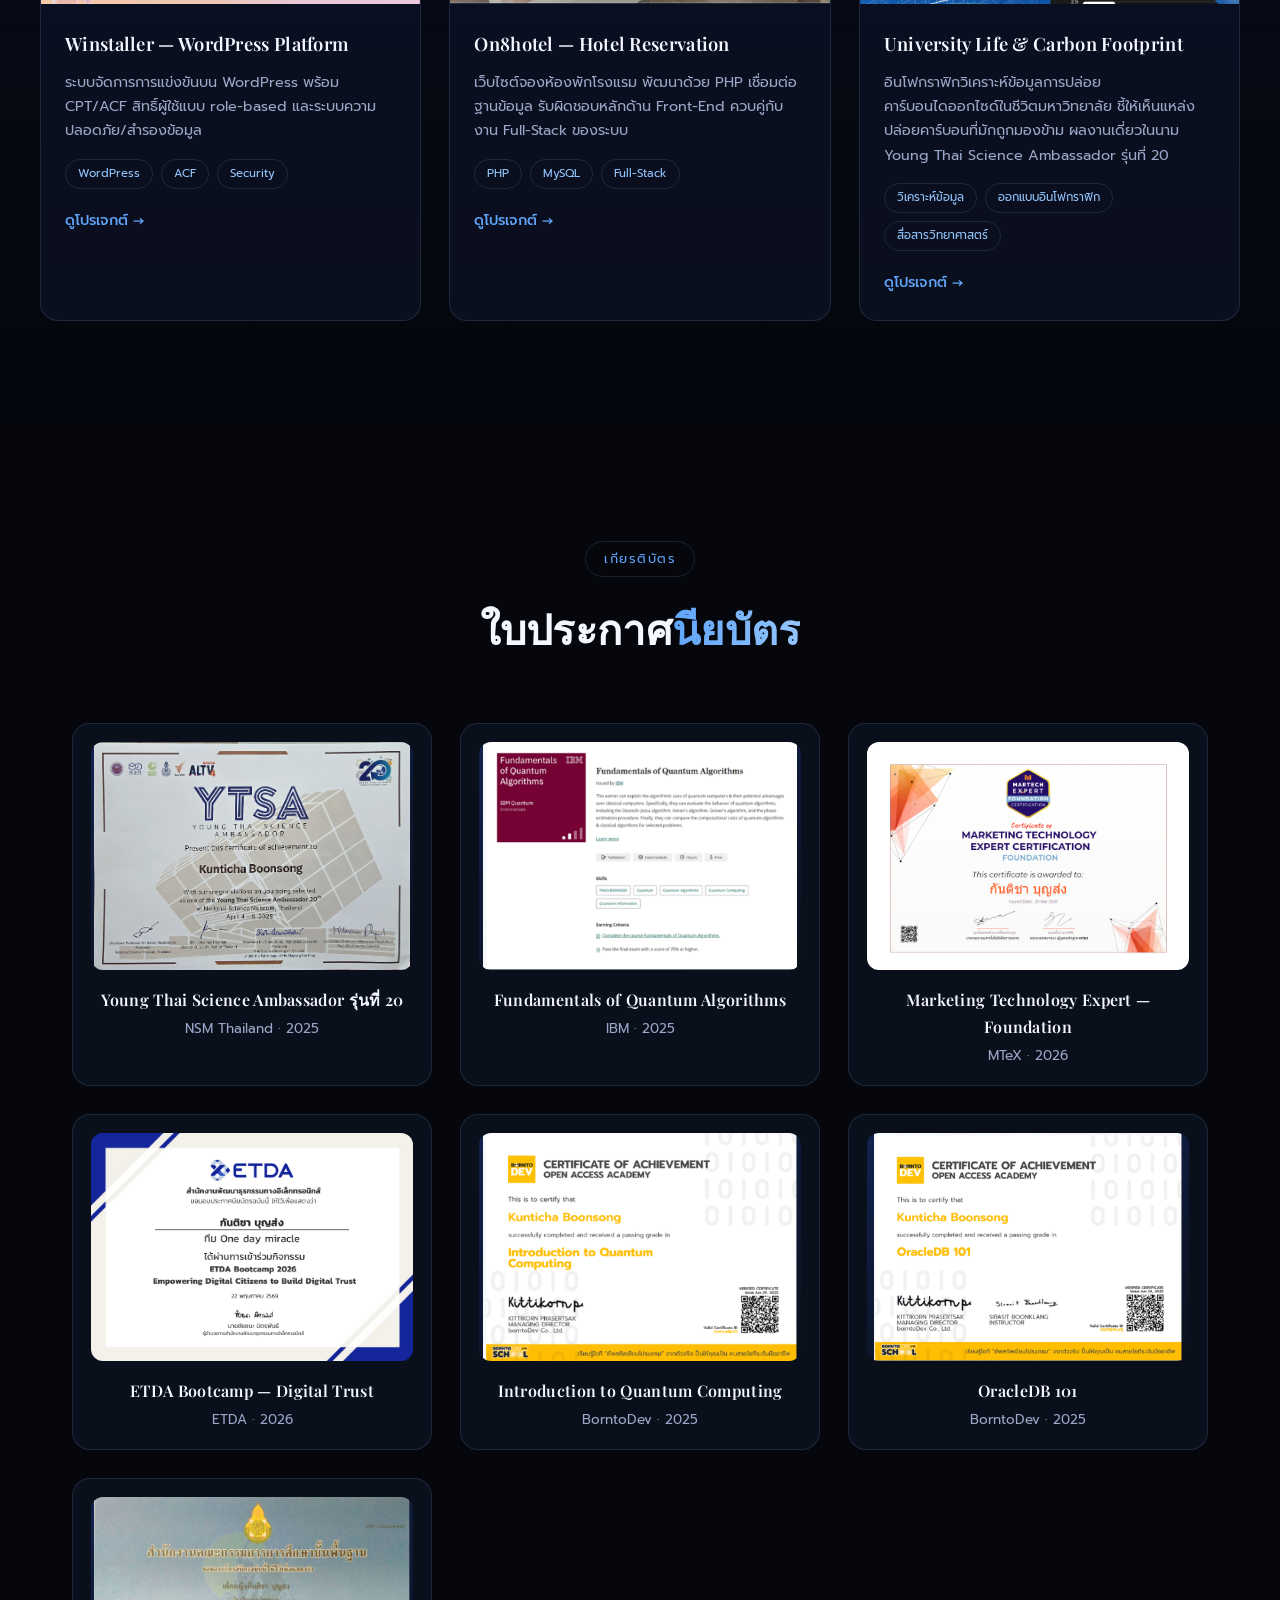
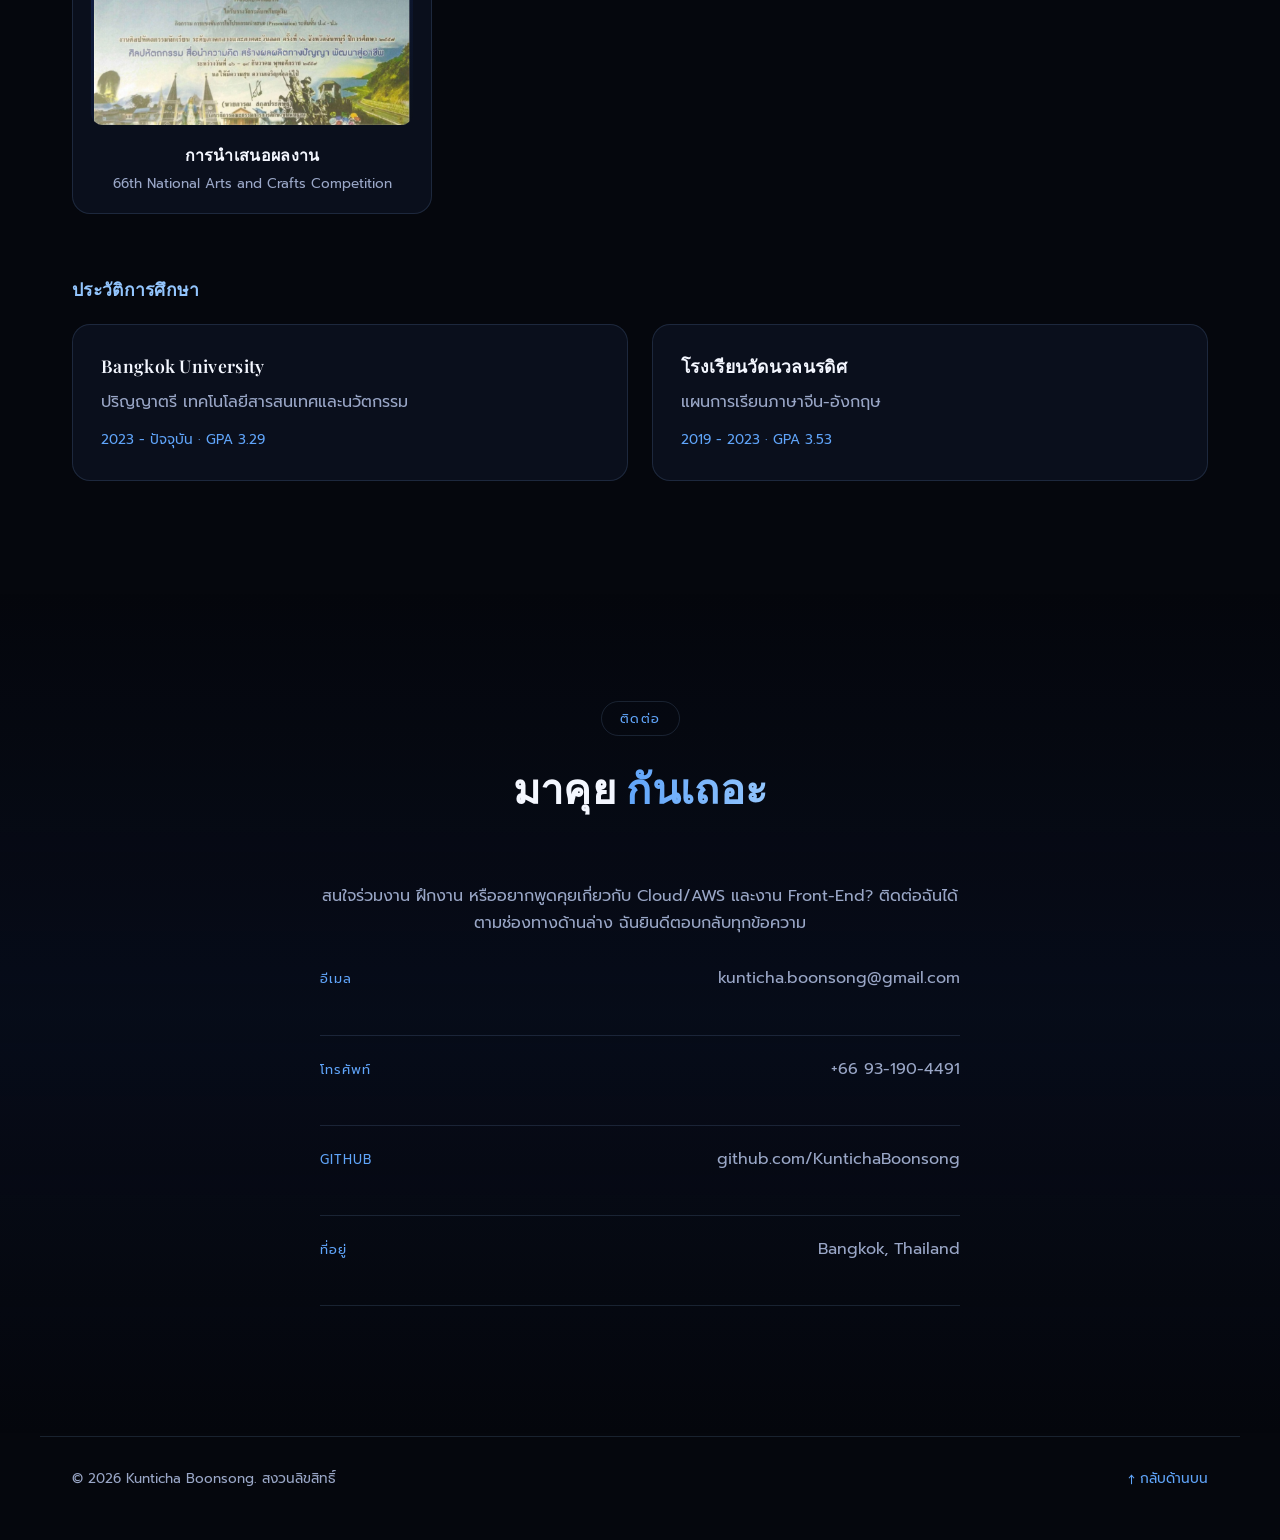
==== commit ebbc3197: "Redesign technical skill cards Co-Authored-By: Claude Opus 5.5 <noreply@anthropic.com>" ====
--- a/index.html
+++ b/index.html
@@ -7,7 +7,7 @@
 <link rel="preconnect" href="https://fonts.googleapis.com">
 <link rel="preconnect" href="https://fonts.gstatic.com" crossorigin>
 <link href="https://fonts.googleapis.com/css2?family=Playfair+Display:wght@500;600;700&family=Prompt:wght@300;400;500;600;700&display=swap" rel="stylesheet">
-<link rel="stylesheet" href="css/style.css?v=8">
+<link rel="stylesheet" href="css/style.css?v=9">
 </head>
 <body data-lang="th">
 
@@ -121,19 +121,23 @@
   <h3 class="skills-subhead" data-th="ทักษะเชิงเทคนิค" data-en="Technical Skills">ทักษะเชิงเทคนิค</h3>
   <div class="skills-grid reveal">
     <div class="skill-card">
-      <h4 class="skill-name" data-th="OS &amp; Infrastructure" data-en="OS &amp; Infrastructure">OS &amp; Infrastructure</h4>
+      <div class="skill-icon" aria-hidden="true"><svg viewBox="0 0 24 24" fill="none" stroke="currentColor" stroke-width="1.6" stroke-linecap="round" stroke-linejoin="round"><rect x="3" y="4" width="18" height="7" rx="2"/><rect x="3" y="13" width="18" height="7" rx="2"/><path d="M7 7.5h.01M7 16.5h.01"/></svg></div>
+      <h4 class="skill-name">OS &amp; Infrastructure</h4>
       <div class="skill-tags"><span>Linux</span><span>Virtual Machines</span><span>Serverless Architecture</span></div>
     </div>
     <div class="skill-card">
-      <h4 class="skill-name" data-th="Cloud" data-en="Cloud">Cloud</h4>
+      <div class="skill-icon" aria-hidden="true"><svg viewBox="0 0 24 24" fill="none" stroke="currentColor" stroke-width="1.6" stroke-linecap="round" stroke-linejoin="round"><path d="M7 18a5 5 0 0 1-.6-9.96A6 6 0 0 1 18 9a4.5 4.5 0 0 1-.5 9H7z"/></svg></div>
+      <h4 class="skill-name">Cloud</h4>
       <div class="skill-tags"><span>AWS Lambda</span><span>API Gateway</span><span>S3</span><span>DynamoDB</span></div>
     </div>
     <div class="skill-card">
-      <h4 class="skill-name" data-th="Containers" data-en="Containers">Containers</h4>
+      <div class="skill-icon" aria-hidden="true"><svg viewBox="0 0 24 24" fill="none" stroke="currentColor" stroke-width="1.6" stroke-linecap="round" stroke-linejoin="round"><path d="M12 3l8 4.5v9L12 21l-8-4.5v-9L12 3z"/><path d="M4 7.5l8 4.5 8-4.5M12 12v9"/></svg></div>
+      <h4 class="skill-name">Containers</h4>
       <div class="skill-tags"><span>Docker</span></div>
     </div>
     <div class="skill-card">
-      <h4 class="skill-name" data-th="Security &amp; Backup" data-en="Security &amp; Backup">Security &amp; Backup</h4>
+      <div class="skill-icon" aria-hidden="true"><svg viewBox="0 0 24 24" fill="none" stroke="currentColor" stroke-width="1.6" stroke-linecap="round" stroke-linejoin="round"><path d="M12 3l7 3v5c0 4.5-3 8.3-7 10-4-1.7-7-5.5-7-10V6l7-3z"/><path d="M9 12l2 2 4-4"/></svg></div>
+      <h4 class="skill-name">Security &amp; Backup</h4>
       <div class="skill-tags"><span>Wordfence</span><span>UpdraftPlus</span></div>
     </div>
   </div>
--- a/css/style.css
+++ b/css/style.css
@@ -433,19 +433,35 @@
 }
 .skills-grid {
   display: grid;
-  grid-template-columns: repeat(2, 1fr);
-  gap: 24px;
+  grid-template-columns: repeat(4, 1fr);
+  gap: 20px;
   margin-bottom: 50px;
 }
 .skill-card {
+  position: relative;
+  overflow: hidden;
   background: var(--glass);
   border: 1px solid var(--border);
   border-radius: var(--radius);
-  padding: 24px 26px;
+  padding: 28px 24px;
   backdrop-filter: blur(10px);
-  transition: border-color 0.3s;
-}
-.skill-card:hover { border-color: var(--blue-light); }
+  transition: border-color 0.3s, transform 0.4s var(--ease), box-shadow 0.4s var(--ease);
+}
+.skill-card::before {
+  content: '';
+  position: absolute;
+  inset: 0 0 auto 0;
+  height: 2px;
+  background: linear-gradient(90deg, var(--blue), var(--ice));
+  opacity: 0;
+  transition: opacity 0.3s;
+}
+.skill-card:hover {
+  border-color: rgba(96, 165, 250, 0.4);
+  transform: translateY(-6px);
+  box-shadow: 0 18px 40px rgba(37, 99, 235, 0.18);
+}
+.skill-card:hover::before { opacity: 1; }
 .skill-top {
   display: flex;
   justify-content: space-between;
@@ -468,14 +484,27 @@
   transition: width 1.4s var(--ease);
 }
 .skill-card.in-view .bar i { width: var(--w); }
-.skill-name { font-size: 1.05rem; font-weight: 600; margin-bottom: 14px; }
+.skill-icon {
+  width: 52px;
+  height: 52px;
+  display: grid;
+  place-items: center;
+  border-radius: 14px;
+  margin-bottom: 20px;
+  color: var(--ice);
+  background: linear-gradient(135deg, rgba(37, 99, 235, 0.35), rgba(96, 165, 250, 0.08));
+  border: 1px solid rgba(96, 165, 250, 0.25);
+}
+.skill-icon svg { width: 26px; height: 26px; }
+.skill-name { font-size: 1.15rem; font-weight: 600; margin-bottom: 16px; }
 .skill-tags { display: flex; flex-wrap: wrap; gap: 8px; }
 .skill-tags span {
-  padding: 6px 14px;
-  border-radius: 999px;
-  border: 1px solid var(--border);
-  color: var(--blue-light);
-  font-size: 0.85rem;
+  padding: 5px 12px;
+  border-radius: 8px;
+  background: rgba(96, 165, 250, 0.08);
+  border: 1px solid rgba(96, 165, 250, 0.16);
+  color: var(--ice);
+  font-size: 0.8rem;
 }
 
 .skills-secondary {
@@ -975,12 +1004,13 @@
   .hero-visual { height: 320px; order: -1; }
   .hero-photo-frame { width: 220px; height: 280px; }
   .about-grid, .contact-grid { grid-template-columns: 1fr; }
-  .skills-grid { grid-template-columns: 1fr; }
+  .skills-grid { grid-template-columns: 1fr 1fr; }
   .skills-secondary { grid-template-columns: 1fr; gap: 30px; }
   .projects-grid, .cert-grid, .edu-grid { grid-template-columns: 1fr 1fr; }
 }
 
 @media (max-width: 720px) {
+  .skills-grid { grid-template-columns: 1fr; }
   .nav-links {
     position: fixed;
     top: 0; right: -100%;
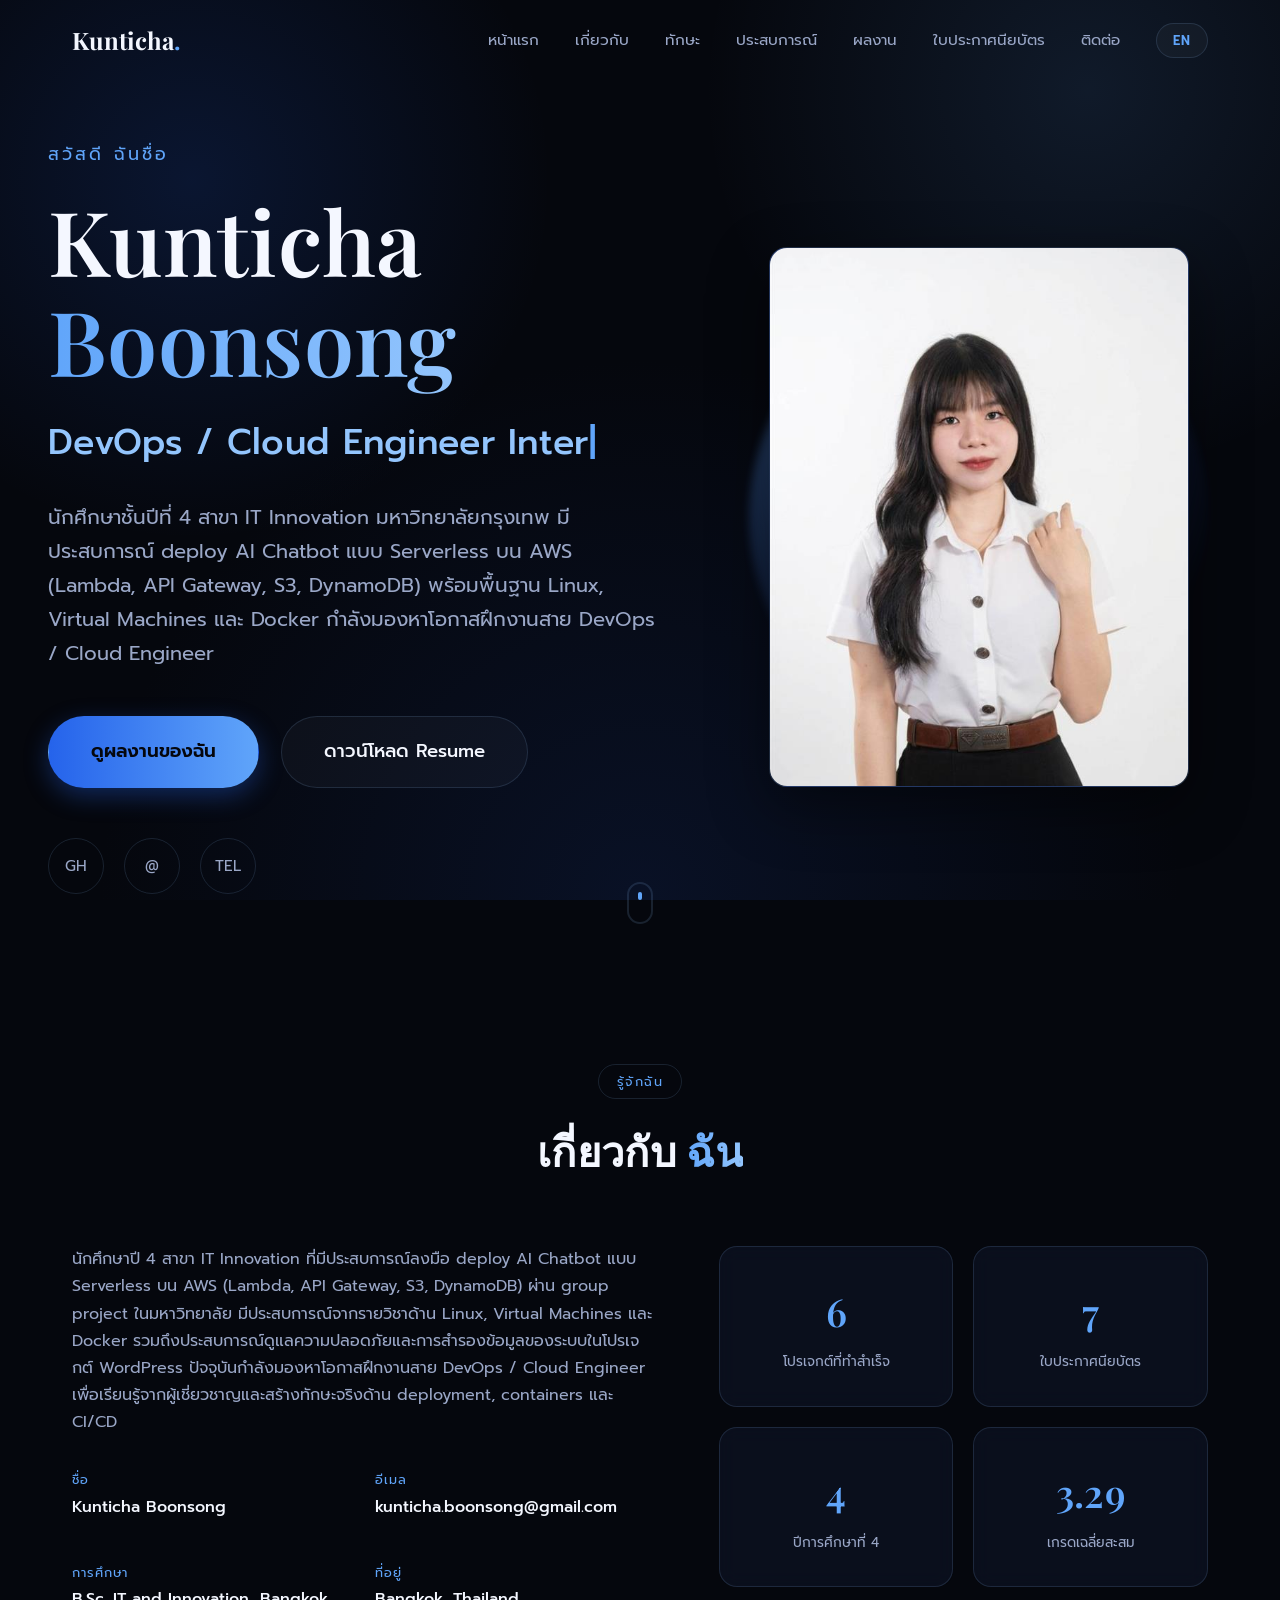
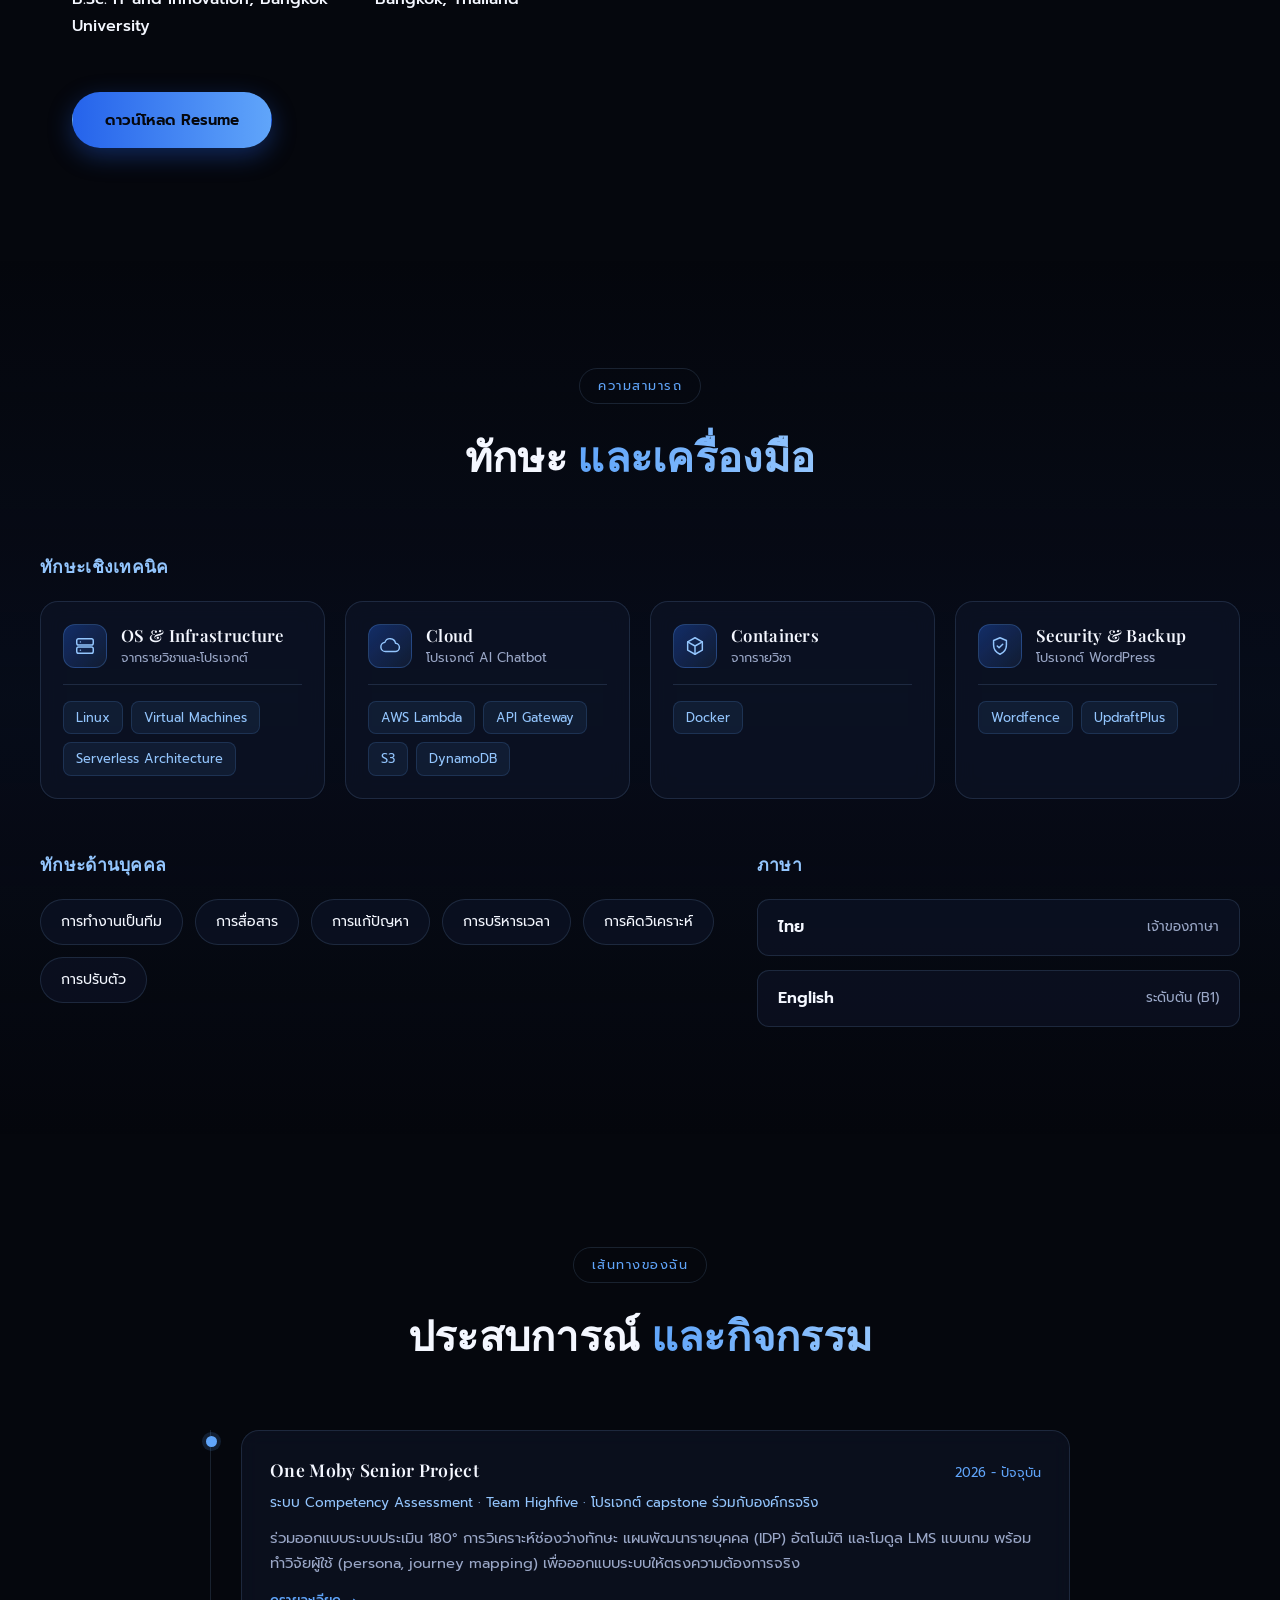
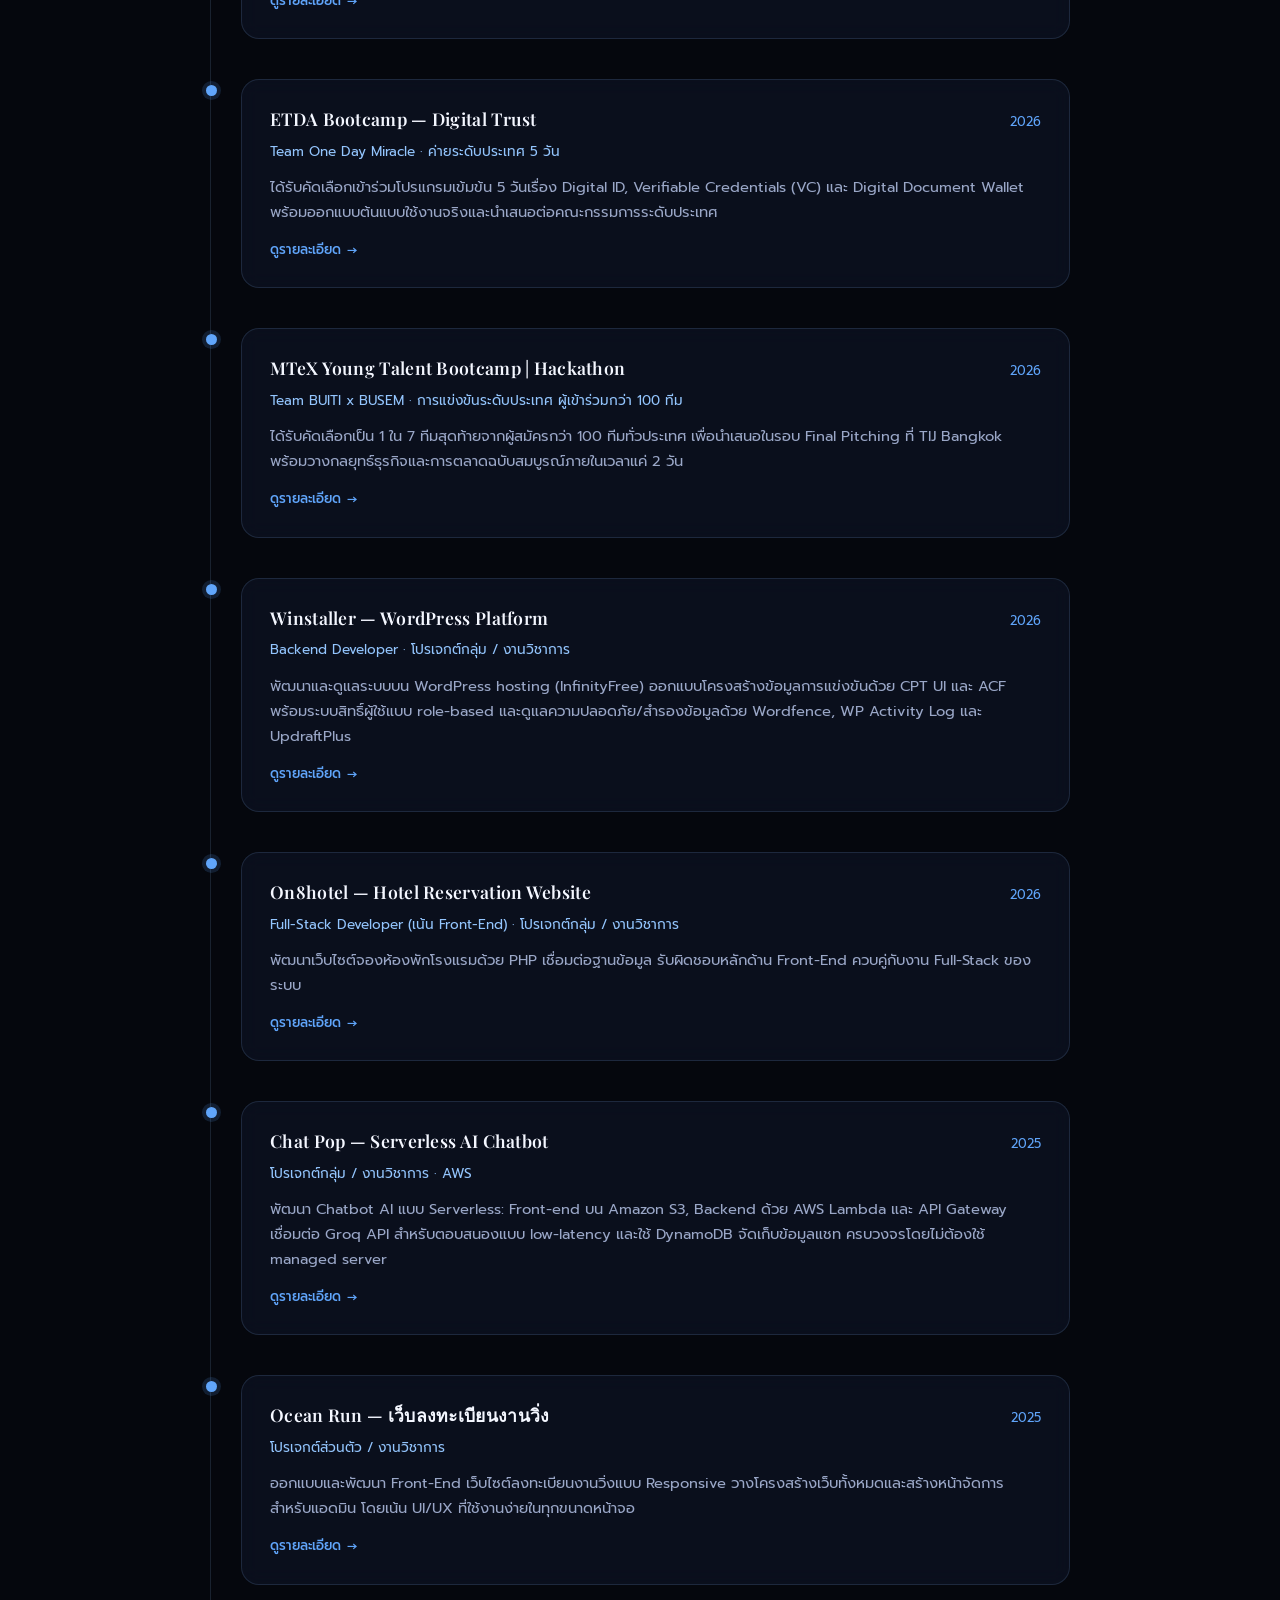
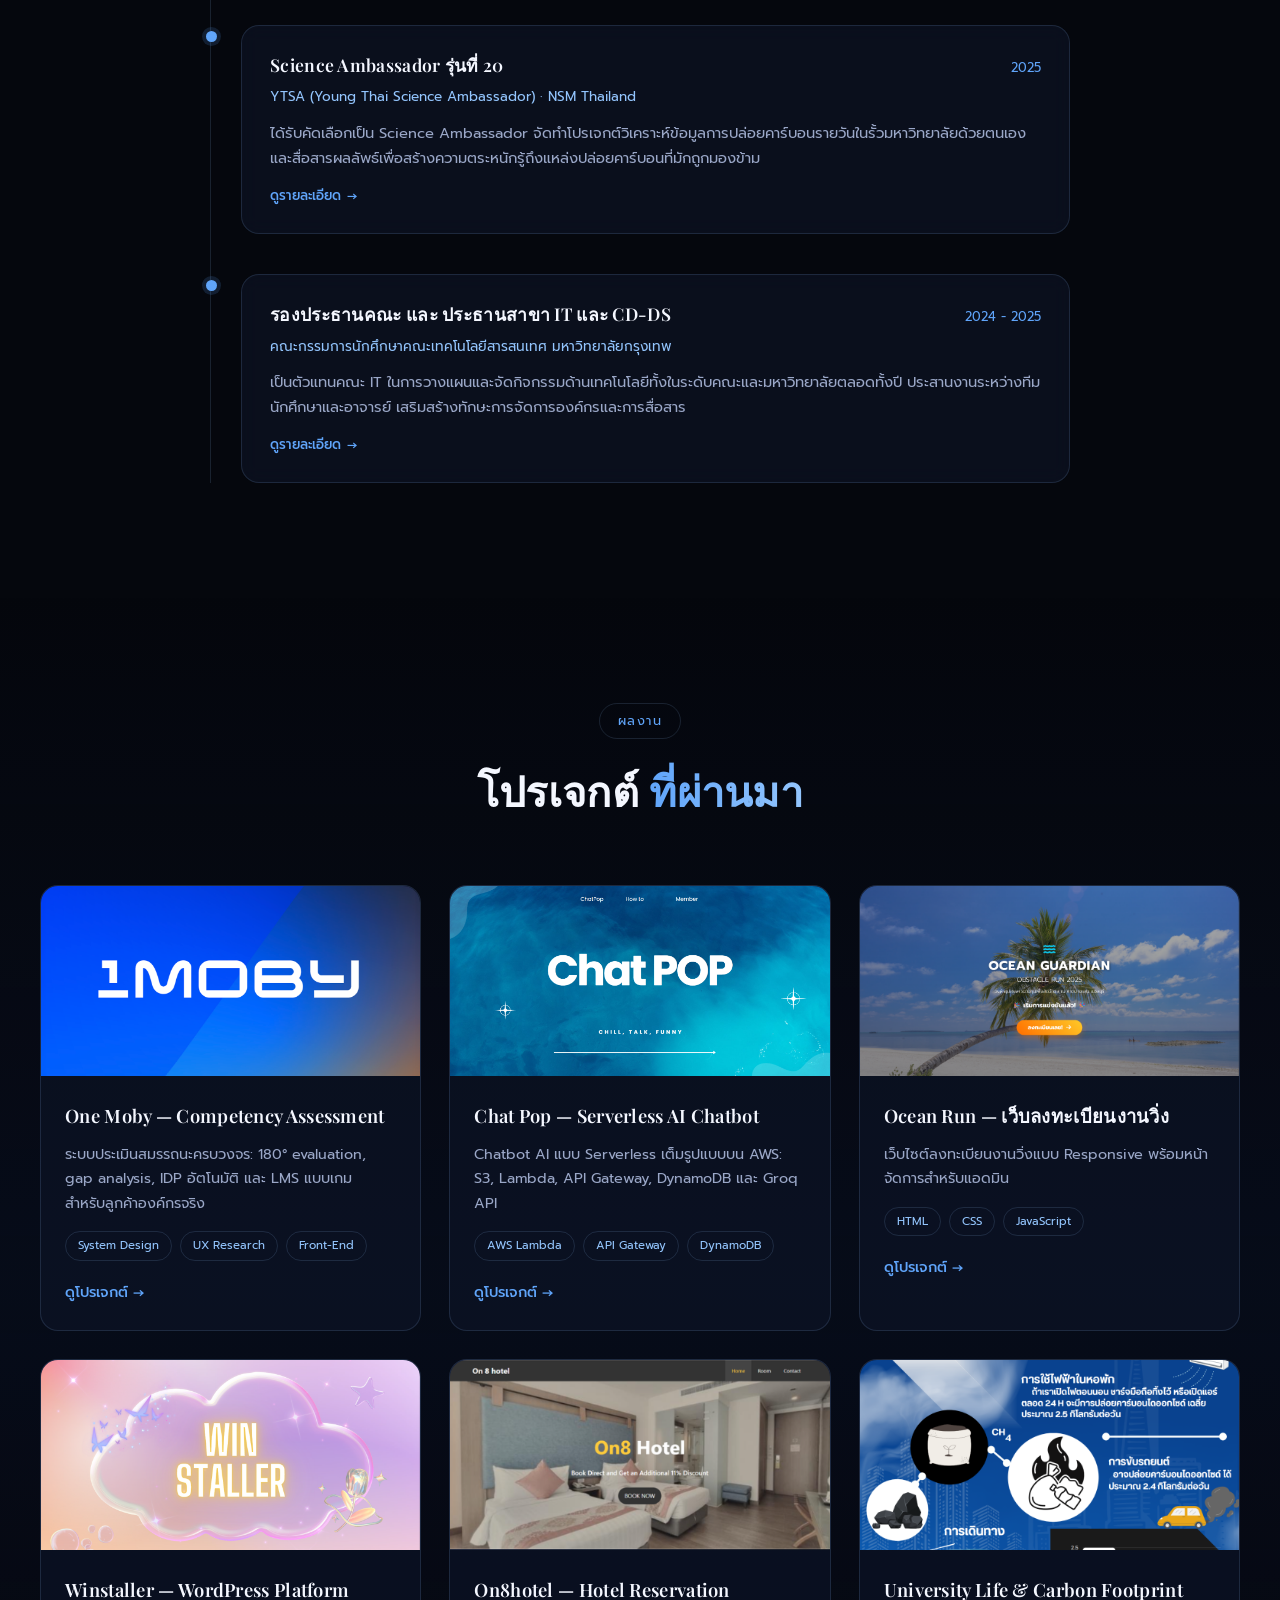
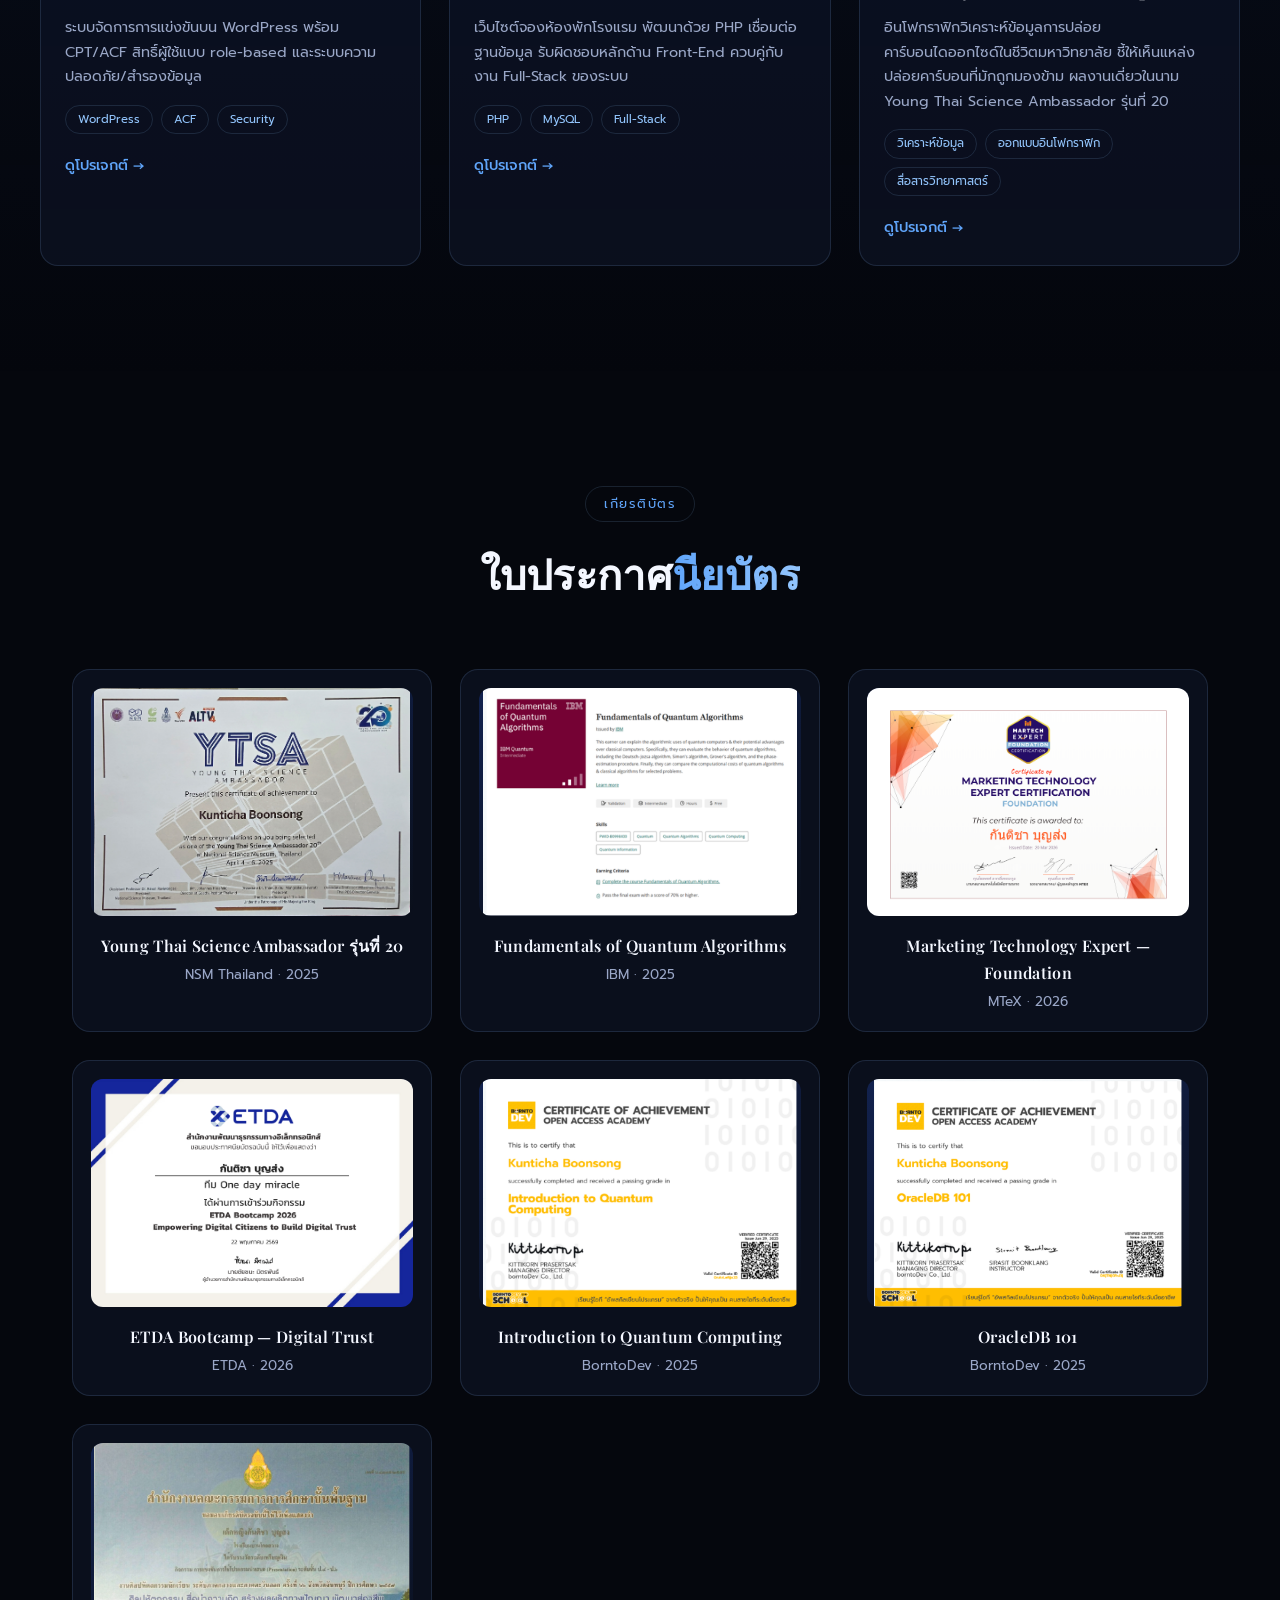
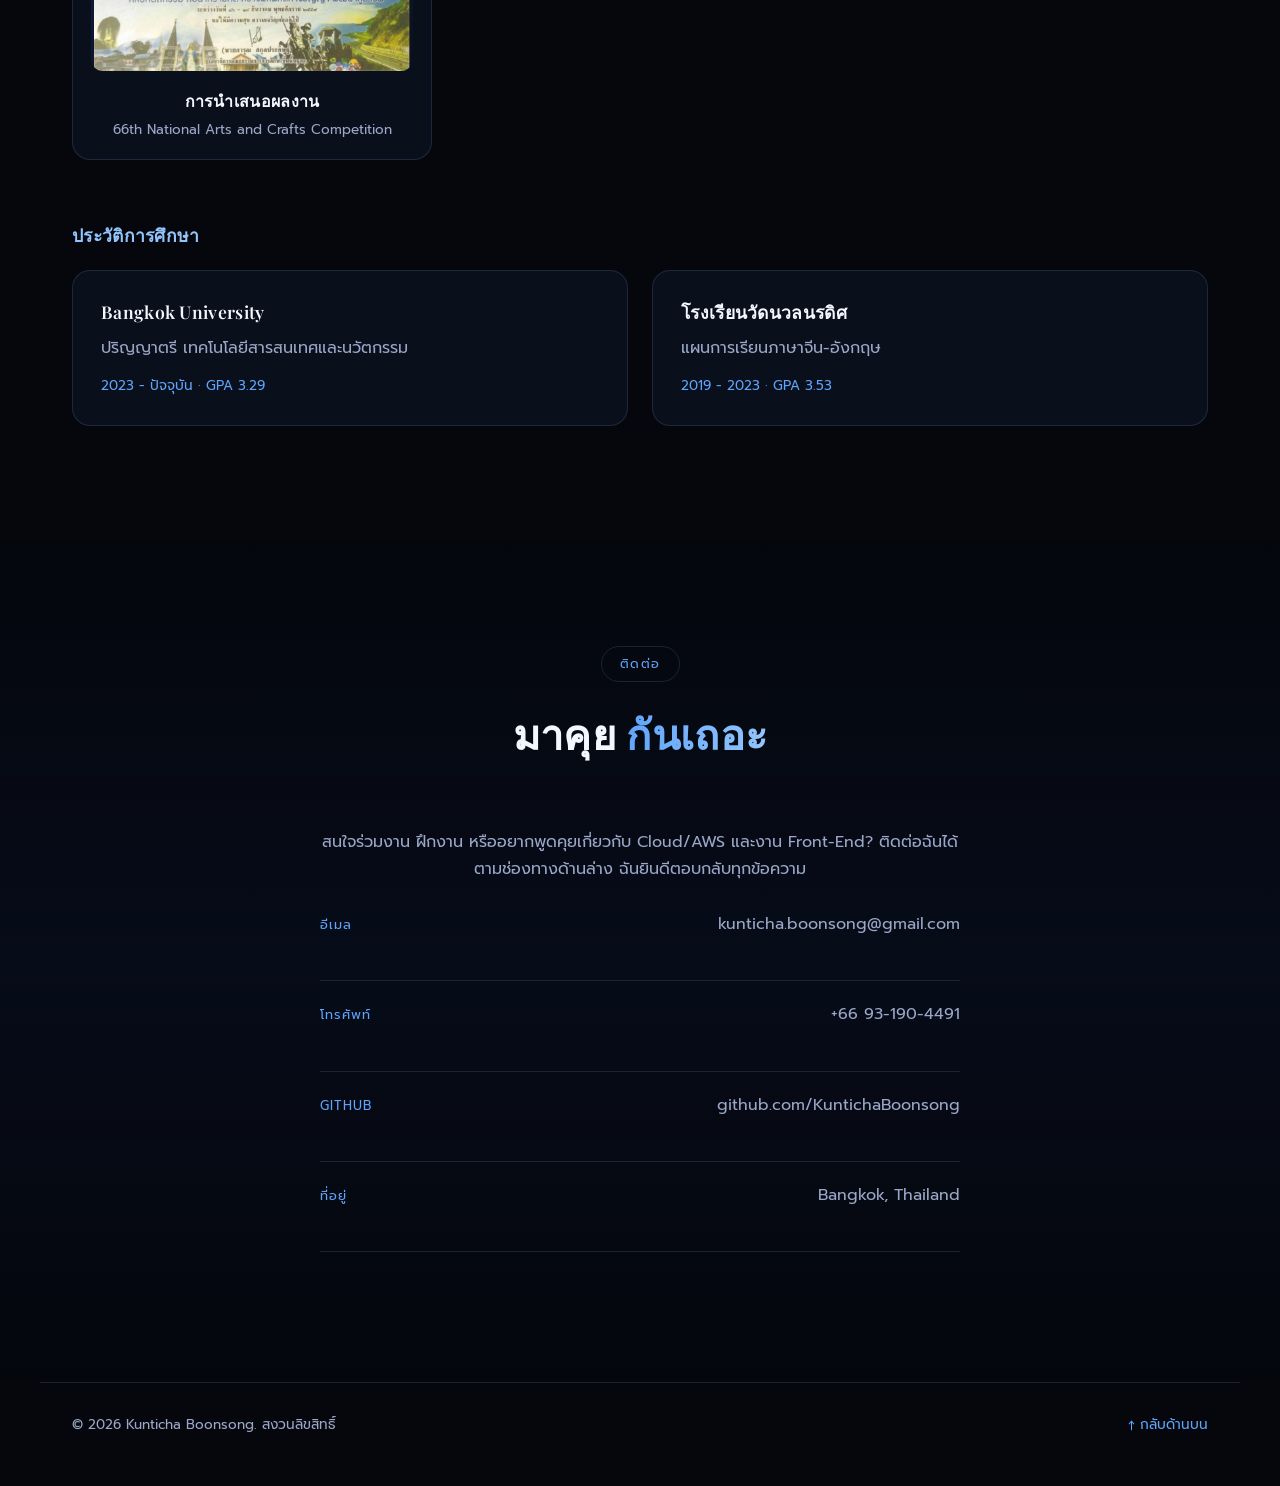
==== commit 40bc9d87: "Compact skill cards with inline icon header Co-Authored-By: Claude Opus 5.5 <noreply@anthropic.com>" ====
--- a/index.html
+++ b/index.html
@@ -7,7 +7,7 @@
 <link rel="preconnect" href="https://fonts.googleapis.com">
 <link rel="preconnect" href="https://fonts.gstatic.com" crossorigin>
 <link href="https://fonts.googleapis.com/css2?family=Playfair+Display:wght@500;600;700&family=Prompt:wght@300;400;500;600;700&display=swap" rel="stylesheet">
-<link rel="stylesheet" href="css/style.css?v=9">
+<link rel="stylesheet" href="css/style.css?v=10">
 </head>
 <body data-lang="th">
 
@@ -121,23 +121,43 @@
   <h3 class="skills-subhead" data-th="ทักษะเชิงเทคนิค" data-en="Technical Skills">ทักษะเชิงเทคนิค</h3>
   <div class="skills-grid reveal">
     <div class="skill-card">
-      <div class="skill-icon" aria-hidden="true"><svg viewBox="0 0 24 24" fill="none" stroke="currentColor" stroke-width="1.6" stroke-linecap="round" stroke-linejoin="round"><rect x="3" y="4" width="18" height="7" rx="2"/><rect x="3" y="13" width="18" height="7" rx="2"/><path d="M7 7.5h.01M7 16.5h.01"/></svg></div>
-      <h4 class="skill-name">OS &amp; Infrastructure</h4>
+      <div class="skill-head">
+        <div class="skill-icon" aria-hidden="true"><svg viewBox="0 0 24 24" fill="none" stroke="currentColor" stroke-width="1.6" stroke-linecap="round" stroke-linejoin="round"><rect x="3" y="4" width="18" height="7" rx="2"/><rect x="3" y="13" width="18" height="7" rx="2"/><path d="M7 7.5h.01M7 16.5h.01"/></svg></div>
+        <div>
+          <h4 class="skill-name">OS &amp; Infrastructure</h4>
+          <p class="skill-desc" data-th="จากรายวิชาและโปรเจกต์" data-en="Coursework &amp; projects">จากรายวิชาและโปรเจกต์</p>
+        </div>
+      </div>
       <div class="skill-tags"><span>Linux</span><span>Virtual Machines</span><span>Serverless Architecture</span></div>
     </div>
     <div class="skill-card">
-      <div class="skill-icon" aria-hidden="true"><svg viewBox="0 0 24 24" fill="none" stroke="currentColor" stroke-width="1.6" stroke-linecap="round" stroke-linejoin="round"><path d="M7 18a5 5 0 0 1-.6-9.96A6 6 0 0 1 18 9a4.5 4.5 0 0 1-.5 9H7z"/></svg></div>
-      <h4 class="skill-name">Cloud</h4>
+      <div class="skill-head">
+        <div class="skill-icon" aria-hidden="true"><svg viewBox="0 0 24 24" fill="none" stroke="currentColor" stroke-width="1.6" stroke-linecap="round" stroke-linejoin="round"><path d="M7 18a5 5 0 0 1-.6-9.96A6 6 0 0 1 18 9a4.5 4.5 0 0 1-.5 9H7z"/></svg></div>
+        <div>
+          <h4 class="skill-name">Cloud</h4>
+          <p class="skill-desc" data-th="โปรเจกต์ AI Chatbot" data-en="AI chatbot project">โปรเจกต์ AI Chatbot</p>
+        </div>
+      </div>
       <div class="skill-tags"><span>AWS Lambda</span><span>API Gateway</span><span>S3</span><span>DynamoDB</span></div>
     </div>
     <div class="skill-card">
-      <div class="skill-icon" aria-hidden="true"><svg viewBox="0 0 24 24" fill="none" stroke="currentColor" stroke-width="1.6" stroke-linecap="round" stroke-linejoin="round"><path d="M12 3l8 4.5v9L12 21l-8-4.5v-9L12 3z"/><path d="M4 7.5l8 4.5 8-4.5M12 12v9"/></svg></div>
-      <h4 class="skill-name">Containers</h4>
+      <div class="skill-head">
+        <div class="skill-icon" aria-hidden="true"><svg viewBox="0 0 24 24" fill="none" stroke="currentColor" stroke-width="1.6" stroke-linecap="round" stroke-linejoin="round"><path d="M12 3l8 4.5v9L12 21l-8-4.5v-9L12 3z"/><path d="M4 7.5l8 4.5 8-4.5M12 12v9"/></svg></div>
+        <div>
+          <h4 class="skill-name">Containers</h4>
+          <p class="skill-desc" data-th="จากรายวิชา" data-en="Coursework">จากรายวิชา</p>
+        </div>
+      </div>
       <div class="skill-tags"><span>Docker</span></div>
     </div>
     <div class="skill-card">
-      <div class="skill-icon" aria-hidden="true"><svg viewBox="0 0 24 24" fill="none" stroke="currentColor" stroke-width="1.6" stroke-linecap="round" stroke-linejoin="round"><path d="M12 3l7 3v5c0 4.5-3 8.3-7 10-4-1.7-7-5.5-7-10V6l7-3z"/><path d="M9 12l2 2 4-4"/></svg></div>
-      <h4 class="skill-name">Security &amp; Backup</h4>
+      <div class="skill-head">
+        <div class="skill-icon" aria-hidden="true"><svg viewBox="0 0 24 24" fill="none" stroke="currentColor" stroke-width="1.6" stroke-linecap="round" stroke-linejoin="round"><path d="M12 3l7 3v5c0 4.5-3 8.3-7 10-4-1.7-7-5.5-7-10V6l7-3z"/><path d="M9 12l2 2 4-4"/></svg></div>
+        <div>
+          <h4 class="skill-name">Security &amp; Backup</h4>
+          <p class="skill-desc" data-th="โปรเจกต์ WordPress" data-en="WordPress project">โปรเจกต์ WordPress</p>
+        </div>
+      </div>
       <div class="skill-tags"><span>Wordfence</span><span>UpdraftPlus</span></div>
     </div>
   </div>
--- a/css/style.css
+++ b/css/style.css
@@ -443,7 +443,7 @@
   background: var(--glass);
   border: 1px solid var(--border);
   border-radius: var(--radius);
-  padding: 28px 24px;
+  padding: 22px;
   backdrop-filter: blur(10px);
   transition: border-color 0.3s, transform 0.4s var(--ease), box-shadow 0.4s var(--ease);
 }
@@ -484,19 +484,28 @@
   transition: width 1.4s var(--ease);
 }
 .skill-card.in-view .bar i { width: var(--w); }
+.skill-head {
+  display: flex;
+  align-items: center;
+  gap: 14px;
+  padding-bottom: 16px;
+  margin-bottom: 16px;
+  border-bottom: 1px solid var(--border);
+}
 .skill-icon {
-  width: 52px;
-  height: 52px;
+  flex-shrink: 0;
+  width: 44px;
+  height: 44px;
   display: grid;
   place-items: center;
-  border-radius: 14px;
-  margin-bottom: 20px;
+  border-radius: 12px;
   color: var(--ice);
   background: linear-gradient(135deg, rgba(37, 99, 235, 0.35), rgba(96, 165, 250, 0.08));
   border: 1px solid rgba(96, 165, 250, 0.25);
 }
-.skill-icon svg { width: 26px; height: 26px; }
-.skill-name { font-size: 1.15rem; font-weight: 600; margin-bottom: 16px; }
+.skill-icon svg { width: 22px; height: 22px; }
+.skill-name { font-size: 1.05rem; font-weight: 600; line-height: 1.3; }
+.skill-desc { color: var(--muted); font-size: 0.8rem; line-height: 1.4; margin-top: 2px; }
 .skill-tags { display: flex; flex-wrap: wrap; gap: 8px; }
 .skill-tags span {
   padding: 5px 12px;
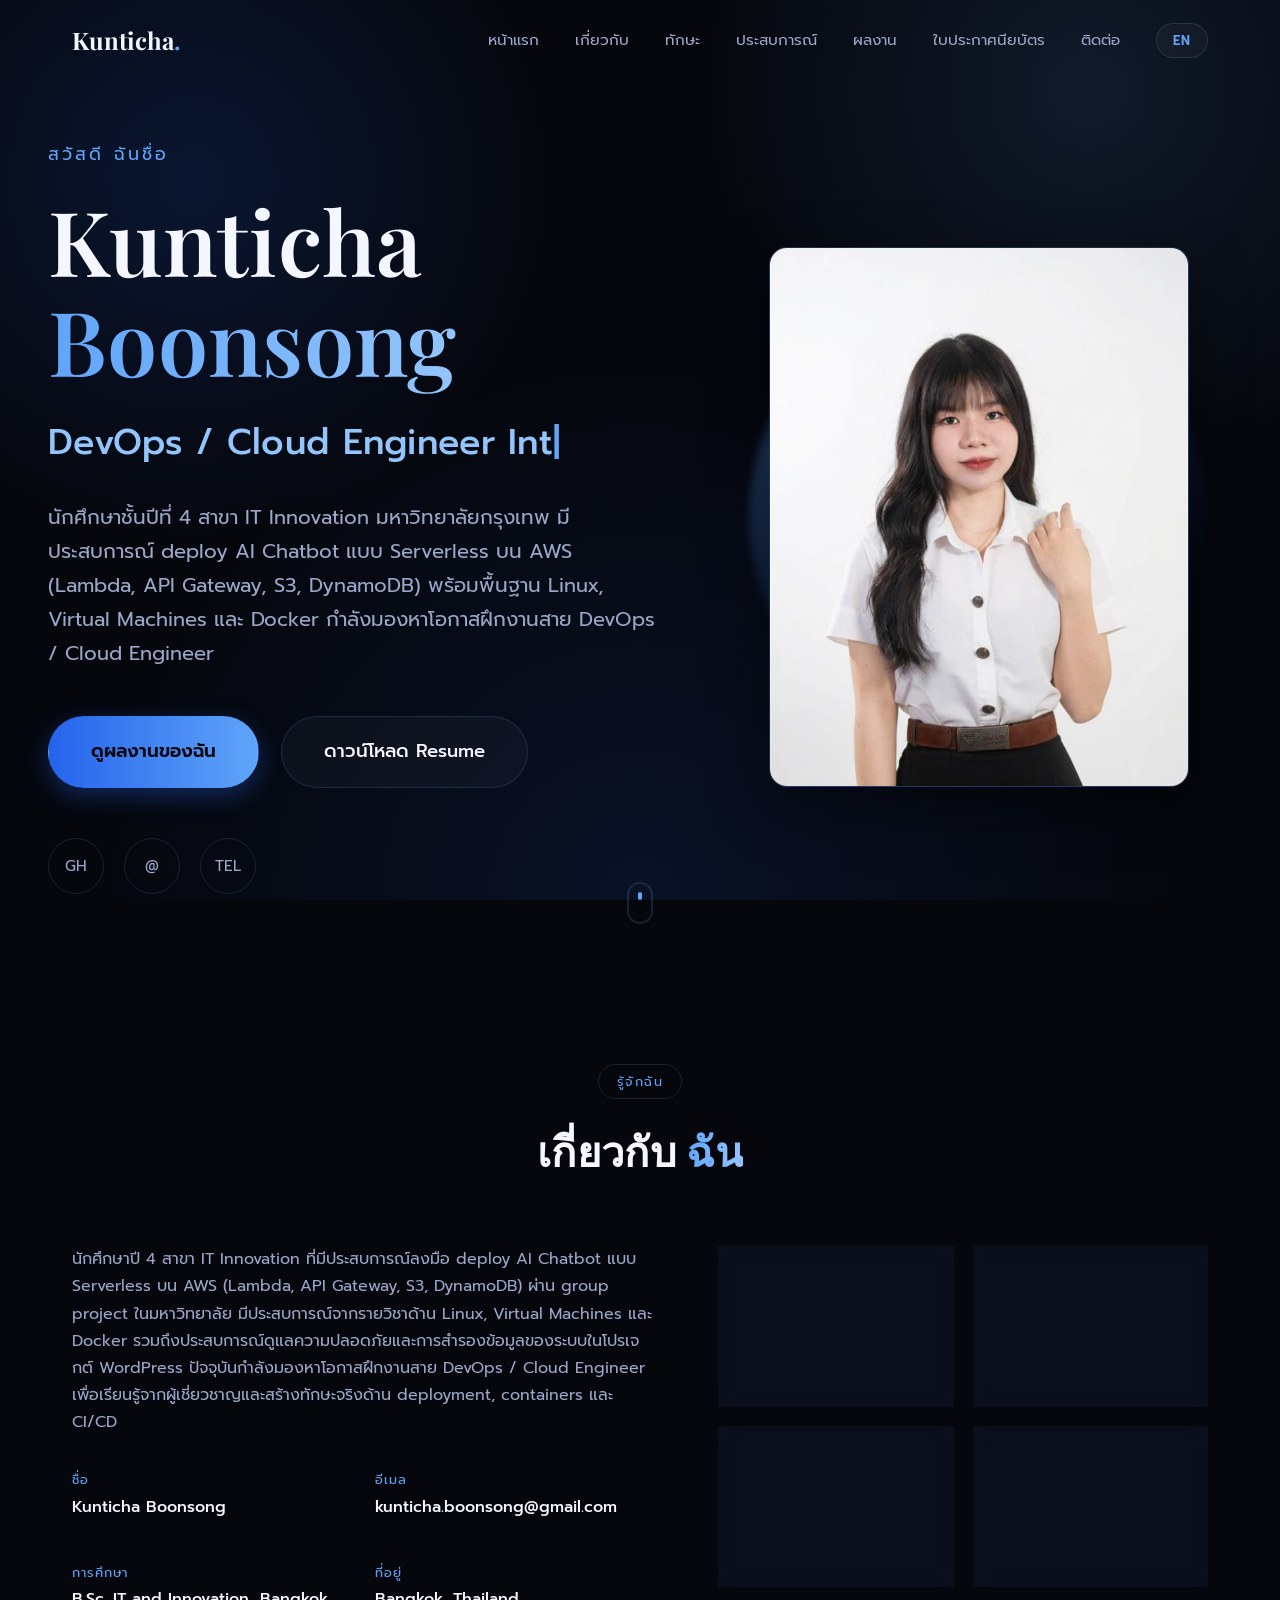
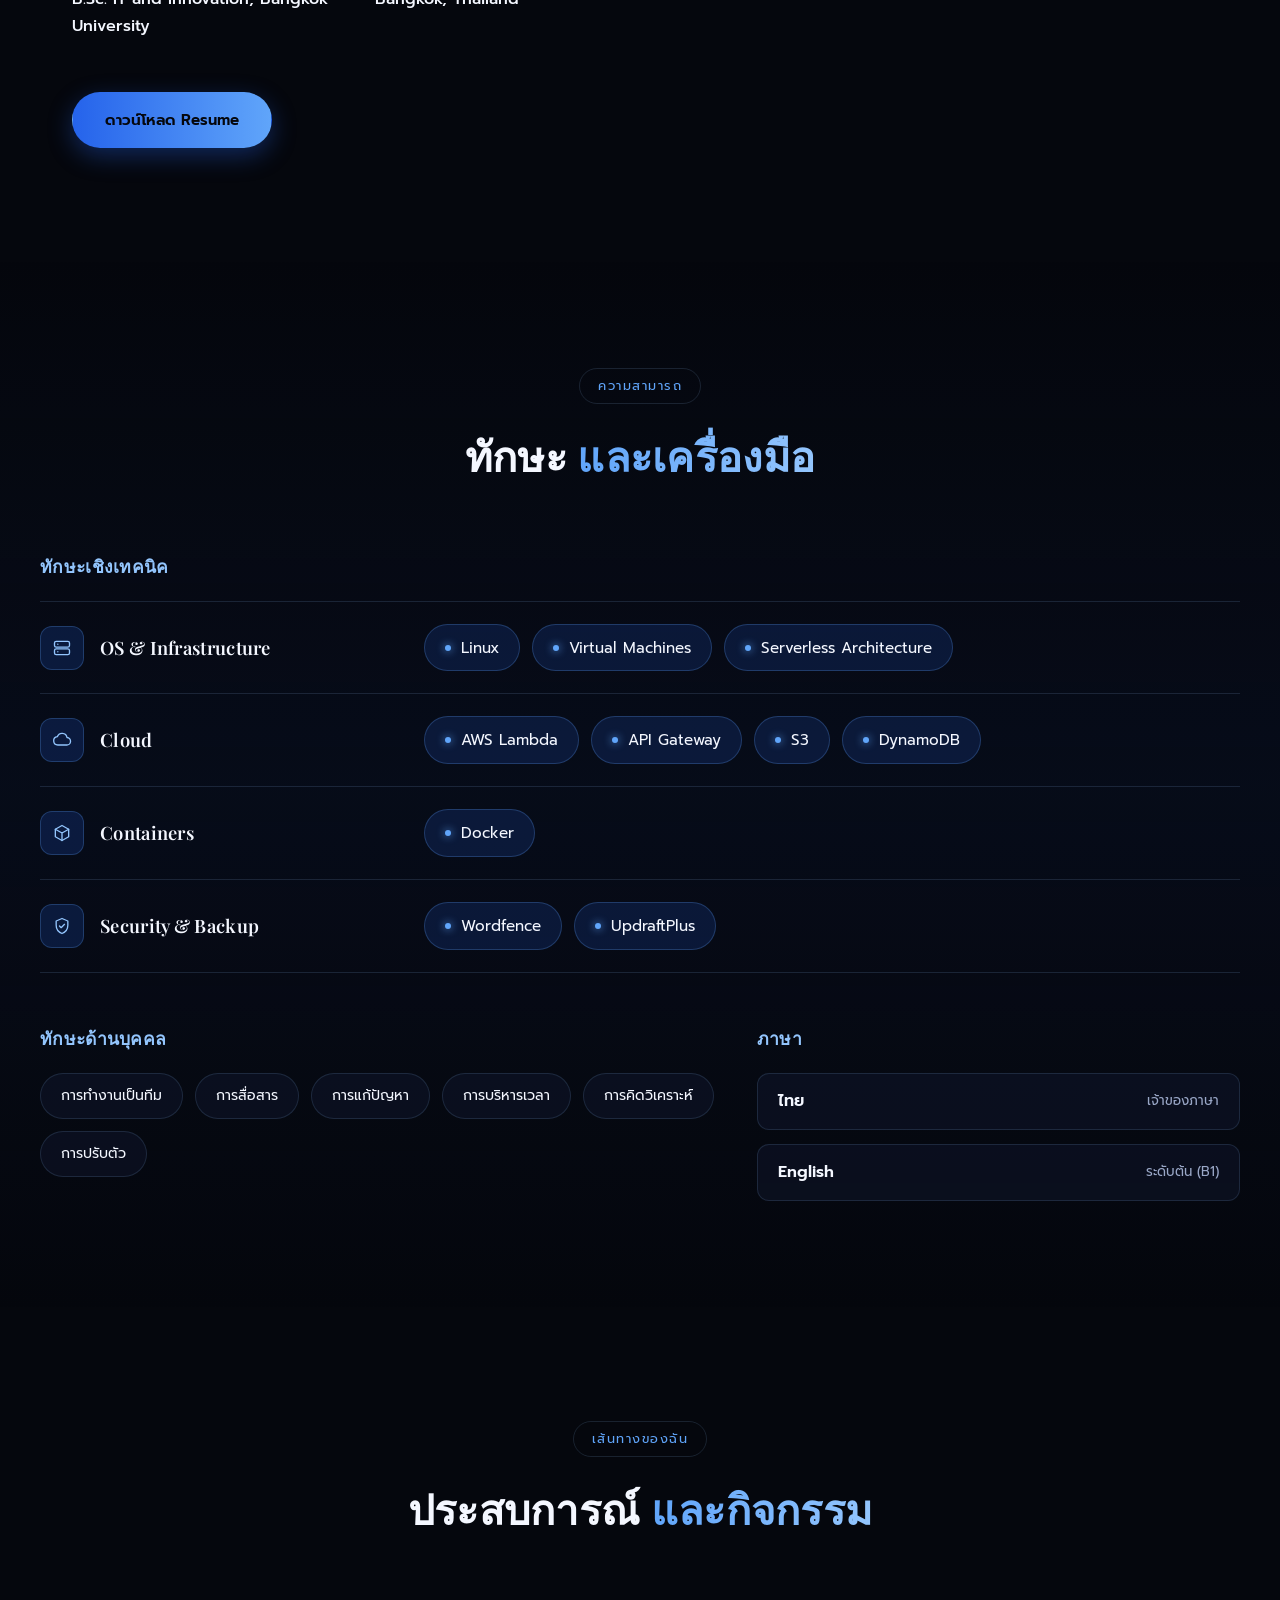
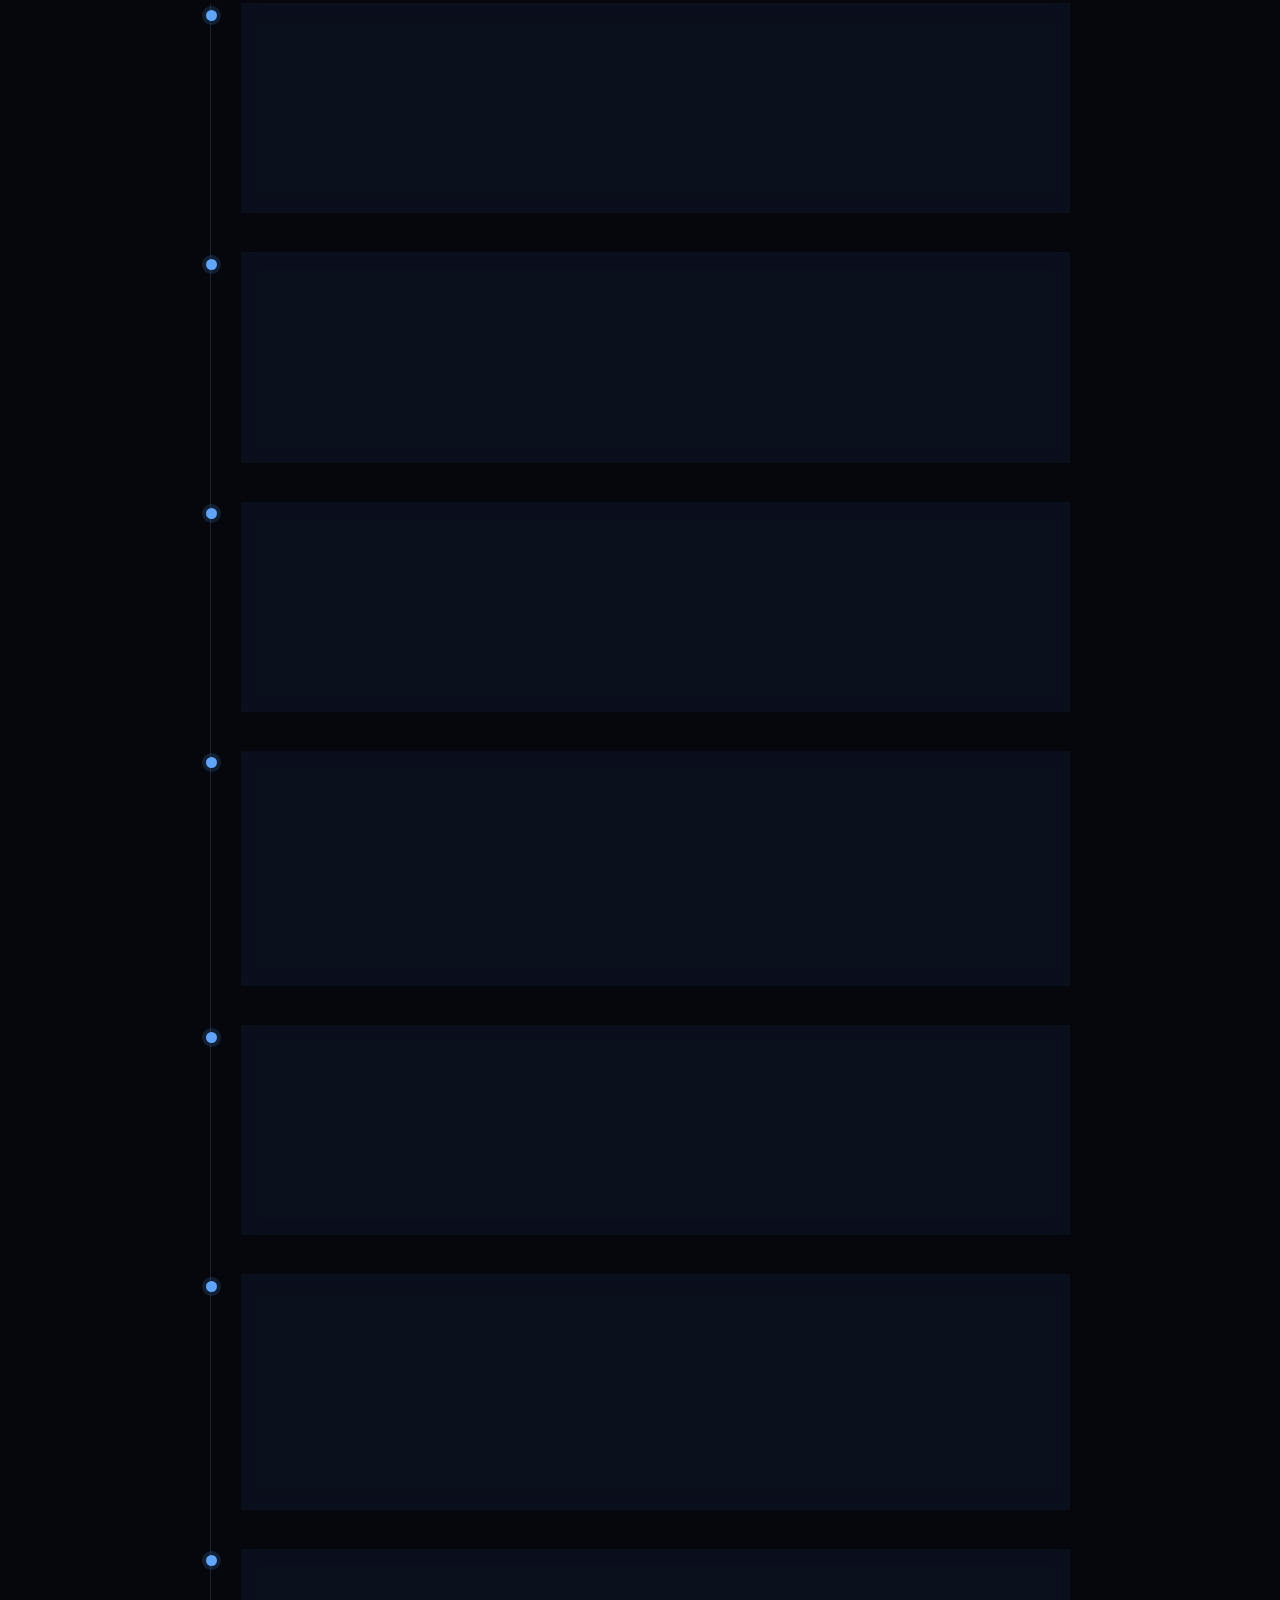
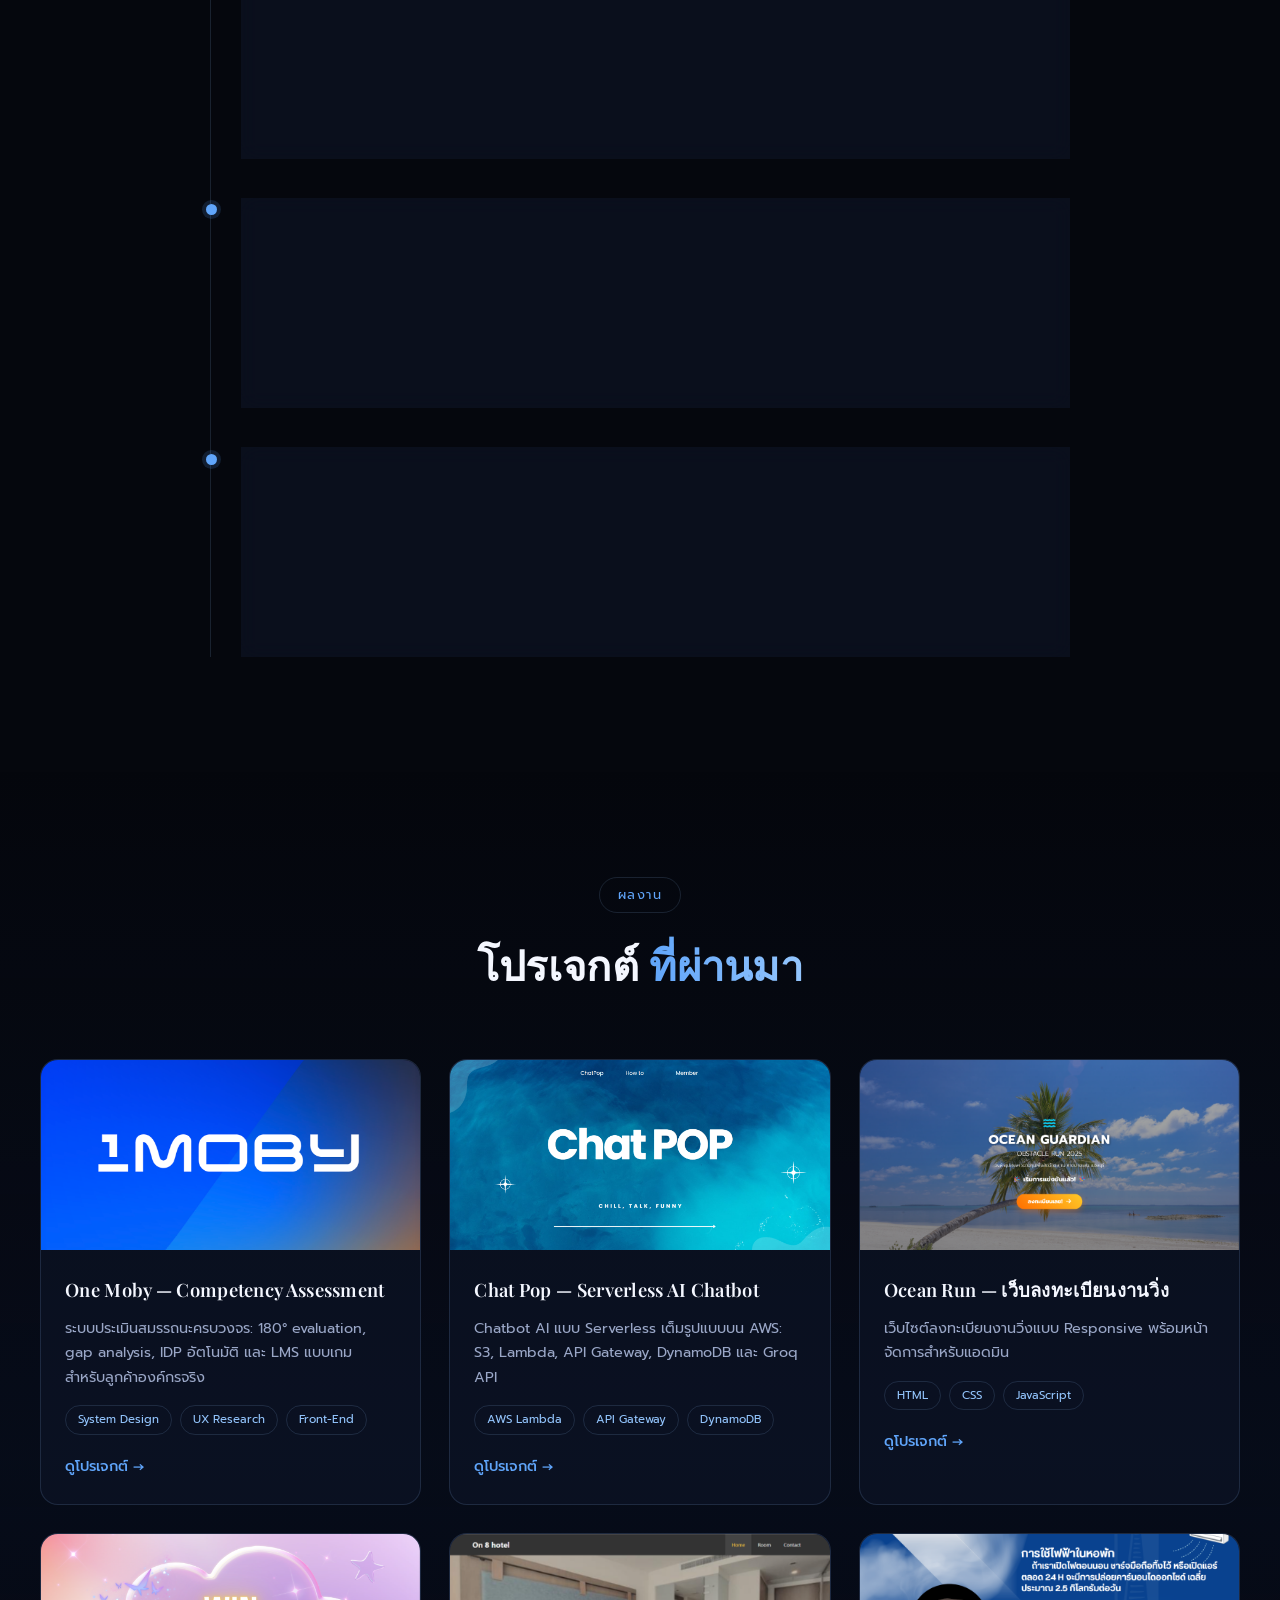
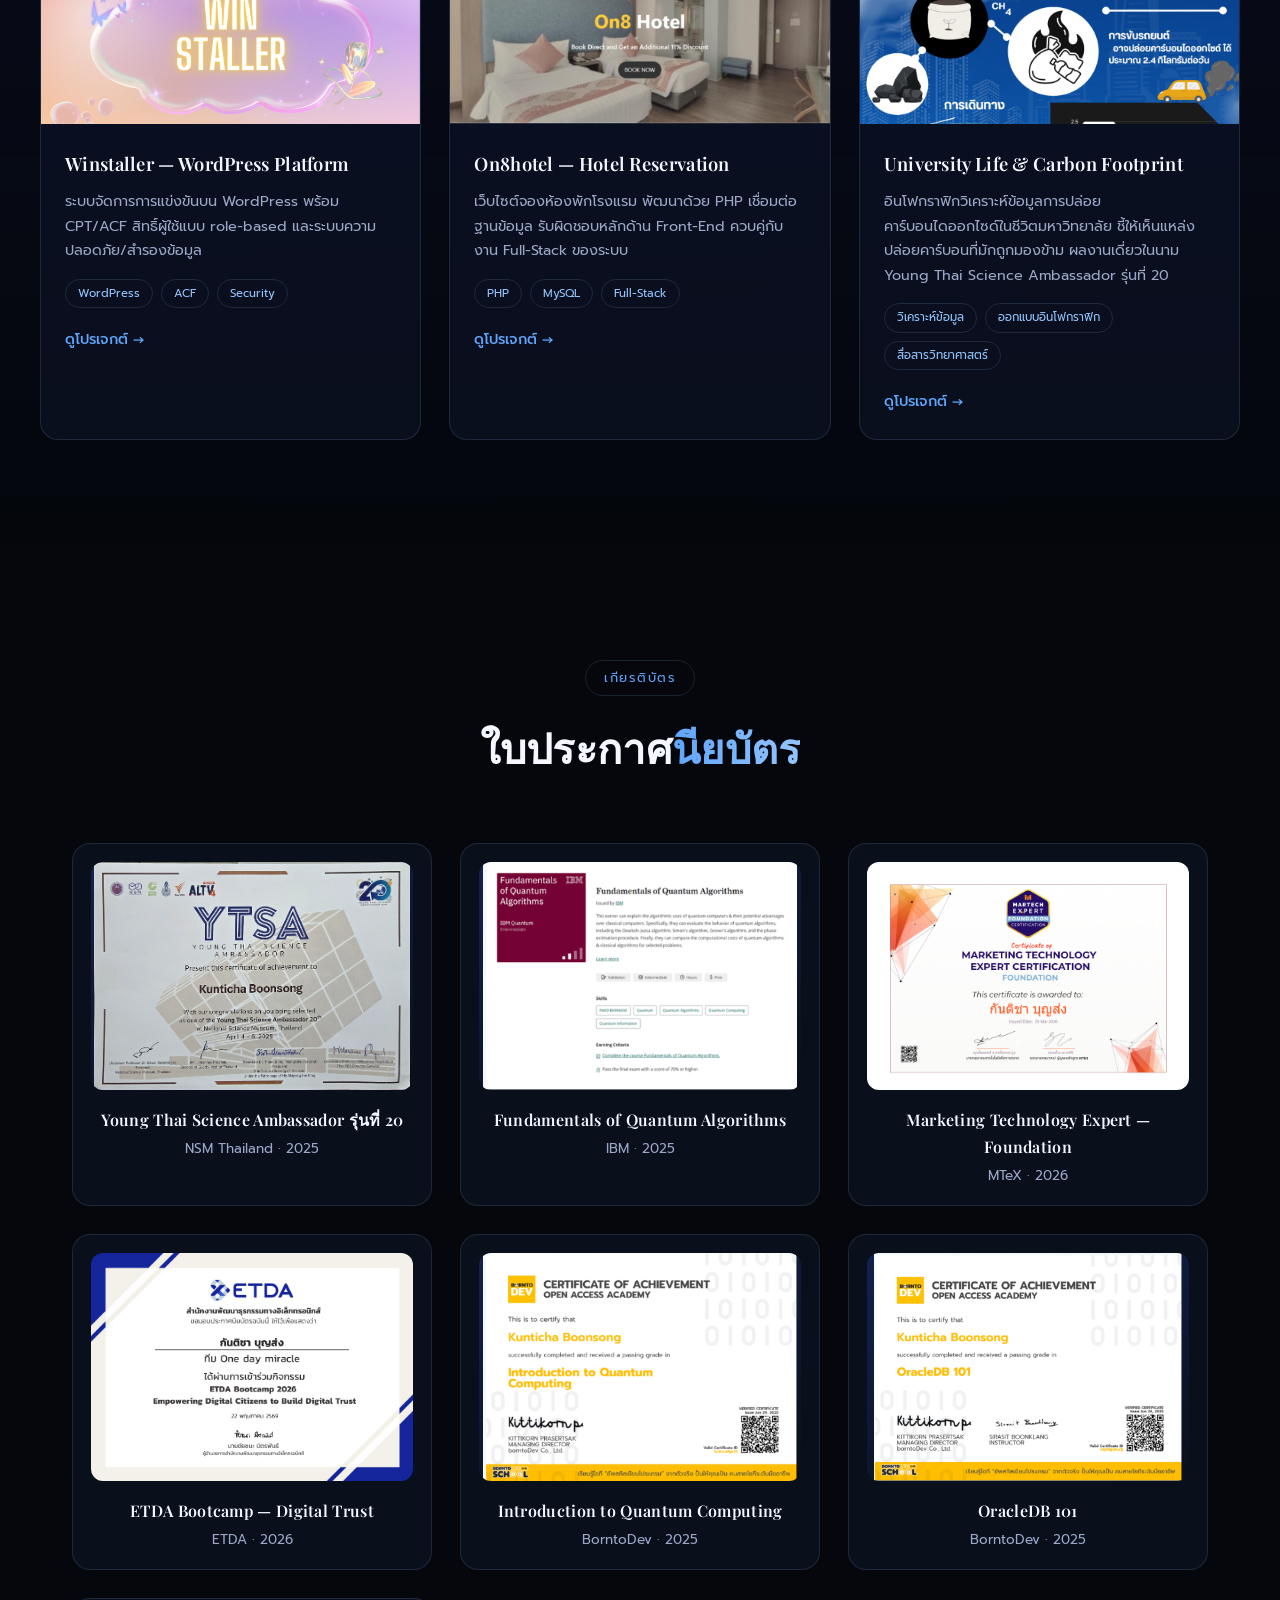
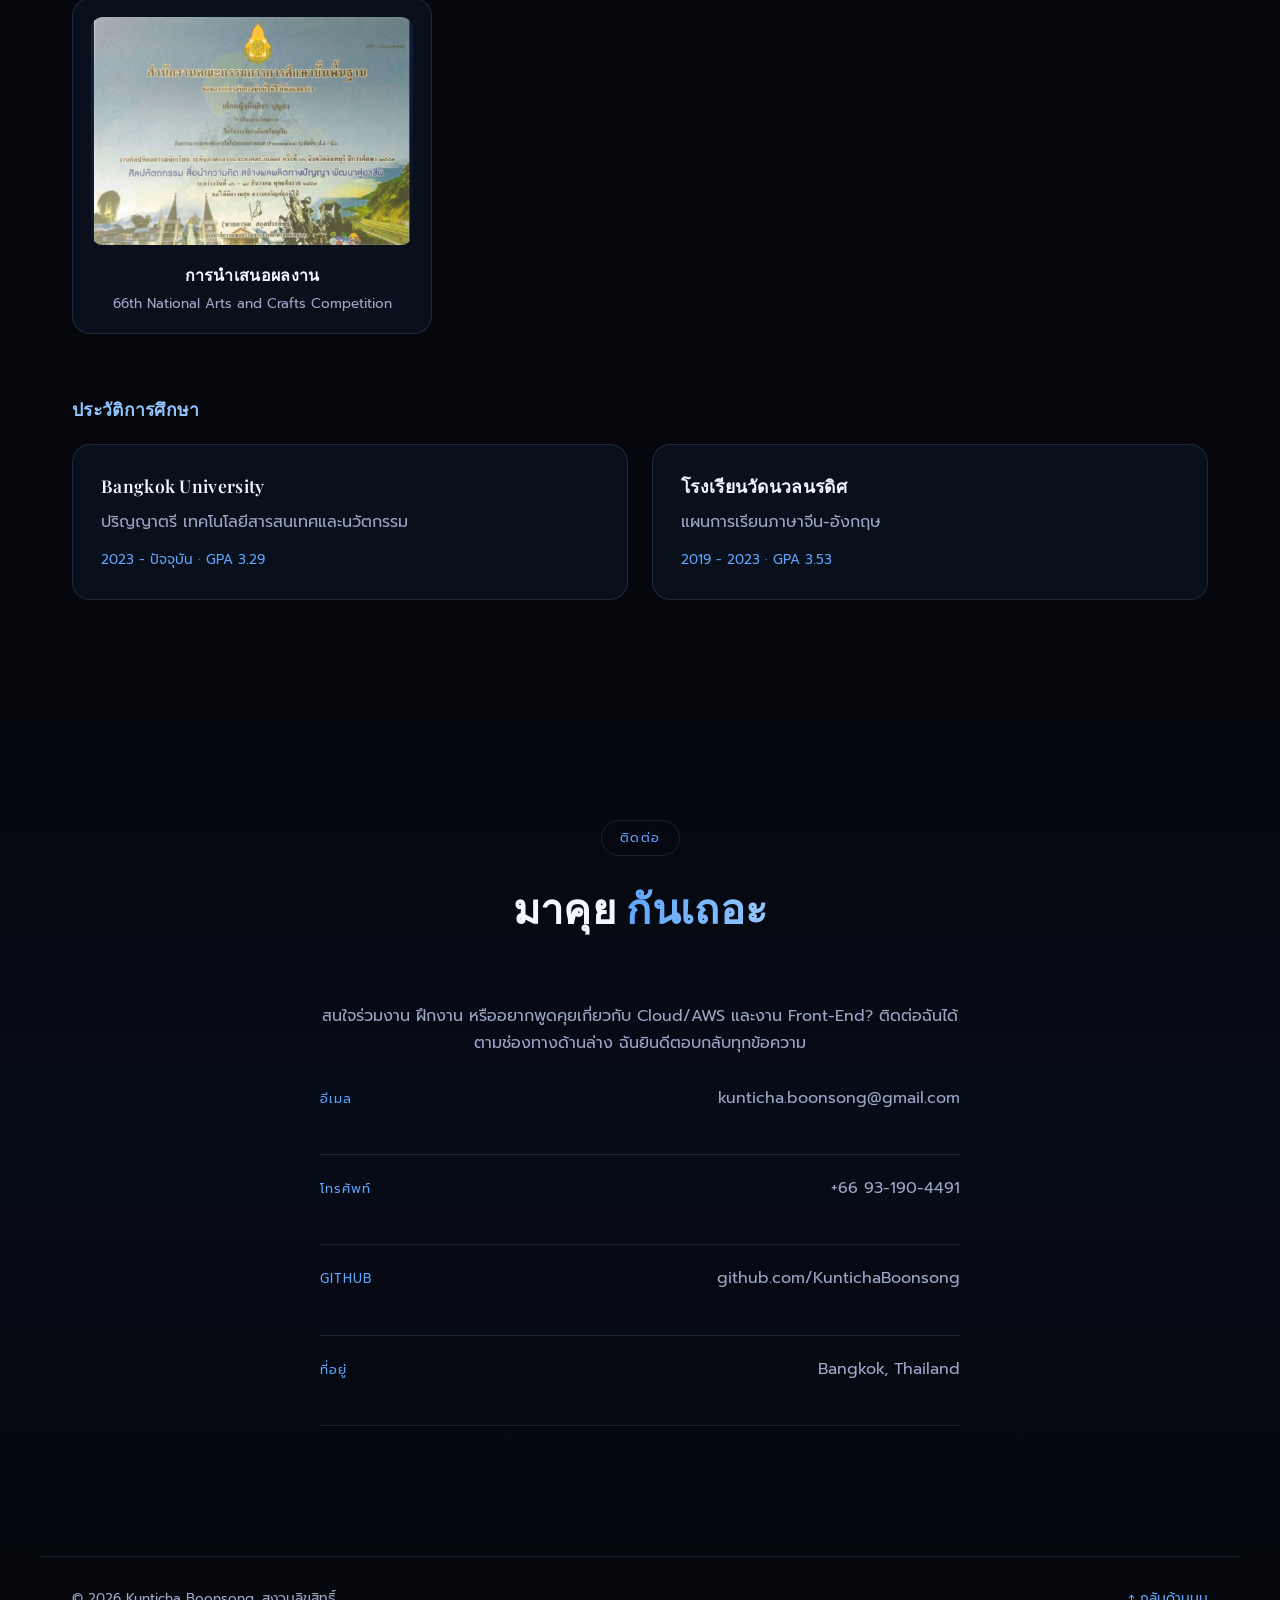
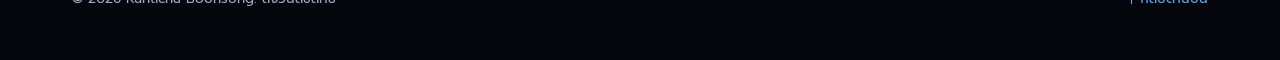
==== commit ba2ed62a: "Skills as row list with glowing tag pills Co-Authored-By: Claude Opus 5.5 <noreply@anthropic.com>" ====
--- a/index.html
+++ b/index.html
@@ -7,7 +7,7 @@
 <link rel="preconnect" href="https://fonts.googleapis.com">
 <link rel="preconnect" href="https://fonts.gstatic.com" crossorigin>
 <link href="https://fonts.googleapis.com/css2?family=Playfair+Display:wght@500;600;700&family=Prompt:wght@300;400;500;600;700&display=swap" rel="stylesheet">
-<link rel="stylesheet" href="css/style.css?v=10">
+<link rel="stylesheet" href="css/style.css?v=11">
 </head>
 <body data-lang="th">
 
@@ -125,7 +125,6 @@
         <div class="skill-icon" aria-hidden="true"><svg viewBox="0 0 24 24" fill="none" stroke="currentColor" stroke-width="1.6" stroke-linecap="round" stroke-linejoin="round"><rect x="3" y="4" width="18" height="7" rx="2"/><rect x="3" y="13" width="18" height="7" rx="2"/><path d="M7 7.5h.01M7 16.5h.01"/></svg></div>
         <div>
           <h4 class="skill-name">OS &amp; Infrastructure</h4>
-          <p class="skill-desc" data-th="จากรายวิชาและโปรเจกต์" data-en="Coursework &amp; projects">จากรายวิชาและโปรเจกต์</p>
         </div>
       </div>
       <div class="skill-tags"><span>Linux</span><span>Virtual Machines</span><span>Serverless Architecture</span></div>
@@ -135,7 +134,6 @@
         <div class="skill-icon" aria-hidden="true"><svg viewBox="0 0 24 24" fill="none" stroke="currentColor" stroke-width="1.6" stroke-linecap="round" stroke-linejoin="round"><path d="M7 18a5 5 0 0 1-.6-9.96A6 6 0 0 1 18 9a4.5 4.5 0 0 1-.5 9H7z"/></svg></div>
         <div>
           <h4 class="skill-name">Cloud</h4>
-          <p class="skill-desc" data-th="โปรเจกต์ AI Chatbot" data-en="AI chatbot project">โปรเจกต์ AI Chatbot</p>
         </div>
       </div>
       <div class="skill-tags"><span>AWS Lambda</span><span>API Gateway</span><span>S3</span><span>DynamoDB</span></div>
@@ -145,7 +143,6 @@
         <div class="skill-icon" aria-hidden="true"><svg viewBox="0 0 24 24" fill="none" stroke="currentColor" stroke-width="1.6" stroke-linecap="round" stroke-linejoin="round"><path d="M12 3l8 4.5v9L12 21l-8-4.5v-9L12 3z"/><path d="M4 7.5l8 4.5 8-4.5M12 12v9"/></svg></div>
         <div>
           <h4 class="skill-name">Containers</h4>
-          <p class="skill-desc" data-th="จากรายวิชา" data-en="Coursework">จากรายวิชา</p>
         </div>
       </div>
       <div class="skill-tags"><span>Docker</span></div>
@@ -155,7 +152,6 @@
         <div class="skill-icon" aria-hidden="true"><svg viewBox="0 0 24 24" fill="none" stroke="currentColor" stroke-width="1.6" stroke-linecap="round" stroke-linejoin="round"><path d="M12 3l7 3v5c0 4.5-3 8.3-7 10-4-1.7-7-5.5-7-10V6l7-3z"/><path d="M9 12l2 2 4-4"/></svg></div>
         <div>
           <h4 class="skill-name">Security &amp; Backup</h4>
-          <p class="skill-desc" data-th="โปรเจกต์ WordPress" data-en="WordPress project">โปรเจกต์ WordPress</p>
         </div>
       </div>
       <div class="skill-tags"><span>Wordfence</span><span>UpdraftPlus</span></div>
--- a/css/style.css
+++ b/css/style.css
@@ -433,35 +433,18 @@
 }
 .skills-grid {
   display: grid;
-  grid-template-columns: repeat(4, 1fr);
-  gap: 20px;
+  grid-template-columns: 1fr;
+  border-top: 1px solid var(--border);
   margin-bottom: 50px;
 }
 .skill-card {
-  position: relative;
-  overflow: hidden;
-  background: var(--glass);
-  border: 1px solid var(--border);
-  border-radius: var(--radius);
-  padding: 22px;
-  backdrop-filter: blur(10px);
-  transition: border-color 0.3s, transform 0.4s var(--ease), box-shadow 0.4s var(--ease);
-}
-.skill-card::before {
-  content: '';
-  position: absolute;
-  inset: 0 0 auto 0;
-  height: 2px;
-  background: linear-gradient(90deg, var(--blue), var(--ice));
-  opacity: 0;
-  transition: opacity 0.3s;
-}
-.skill-card:hover {
-  border-color: rgba(96, 165, 250, 0.4);
-  transform: translateY(-6px);
-  box-shadow: 0 18px 40px rgba(37, 99, 235, 0.18);
-}
-.skill-card:hover::before { opacity: 1; }
+  display: grid;
+  grid-template-columns: 360px 1fr;
+  align-items: center;
+  gap: 24px;
+  padding: 22px 0;
+  border-bottom: 1px solid var(--border);
+}
 .skill-top {
   display: flex;
   justify-content: space-between;
@@ -487,10 +470,7 @@
 .skill-head {
   display: flex;
   align-items: center;
-  gap: 14px;
-  padding-bottom: 16px;
-  margin-bottom: 16px;
-  border-bottom: 1px solid var(--border);
+  gap: 16px;
 }
 .skill-icon {
   flex-shrink: 0;
@@ -500,20 +480,35 @@
   place-items: center;
   border-radius: 12px;
   color: var(--ice);
-  background: linear-gradient(135deg, rgba(37, 99, 235, 0.35), rgba(96, 165, 250, 0.08));
+  background: rgba(37, 99, 235, 0.18);
   border: 1px solid rgba(96, 165, 250, 0.25);
 }
-.skill-icon svg { width: 22px; height: 22px; }
-.skill-name { font-size: 1.05rem; font-weight: 600; line-height: 1.3; }
-.skill-desc { color: var(--muted); font-size: 0.8rem; line-height: 1.4; margin-top: 2px; }
-.skill-tags { display: flex; flex-wrap: wrap; gap: 8px; }
+.skill-icon svg { width: 20px; height: 20px; }
+.skill-name { font-size: 1.15rem; font-weight: 600; line-height: 1.3; }
+.skill-tags { display: flex; flex-wrap: wrap; gap: 12px; }
 .skill-tags span {
-  padding: 5px 12px;
-  border-radius: 8px;
-  background: rgba(96, 165, 250, 0.08);
-  border: 1px solid rgba(96, 165, 250, 0.16);
-  color: var(--ice);
-  font-size: 0.8rem;
+  display: inline-flex;
+  align-items: center;
+  gap: 10px;
+  padding: 10px 20px;
+  border-radius: 999px;
+  background: rgba(37, 99, 235, 0.16);
+  border: 1px solid rgba(96, 165, 250, 0.25);
+  color: var(--white);
+  font-size: 0.95rem;
+  transition: border-color 0.3s, background 0.3s;
+}
+.skill-tags span::before {
+  content: '';
+  width: 6px;
+  height: 6px;
+  border-radius: 50%;
+  background: var(--blue-light);
+  box-shadow: 0 0 8px var(--blue-light);
+}
+.skill-tags span:hover {
+  border-color: var(--blue-light);
+  background: rgba(37, 99, 235, 0.26);
 }
 
 .skills-secondary {
@@ -1013,13 +1008,14 @@
   .hero-visual { height: 320px; order: -1; }
   .hero-photo-frame { width: 220px; height: 280px; }
   .about-grid, .contact-grid { grid-template-columns: 1fr; }
-  .skills-grid { grid-template-columns: 1fr 1fr; }
+  .skill-card { grid-template-columns: 260px 1fr; }
   .skills-secondary { grid-template-columns: 1fr; gap: 30px; }
   .projects-grid, .cert-grid, .edu-grid { grid-template-columns: 1fr 1fr; }
 }
 
 @media (max-width: 720px) {
-  .skills-grid { grid-template-columns: 1fr; }
+  .skill-card { grid-template-columns: 1fr; gap: 14px; }
+  .skill-tags span { padding: 8px 16px; font-size: 0.88rem; }
   .nav-links {
     position: fixed;
     top: 0; right: -100%;
